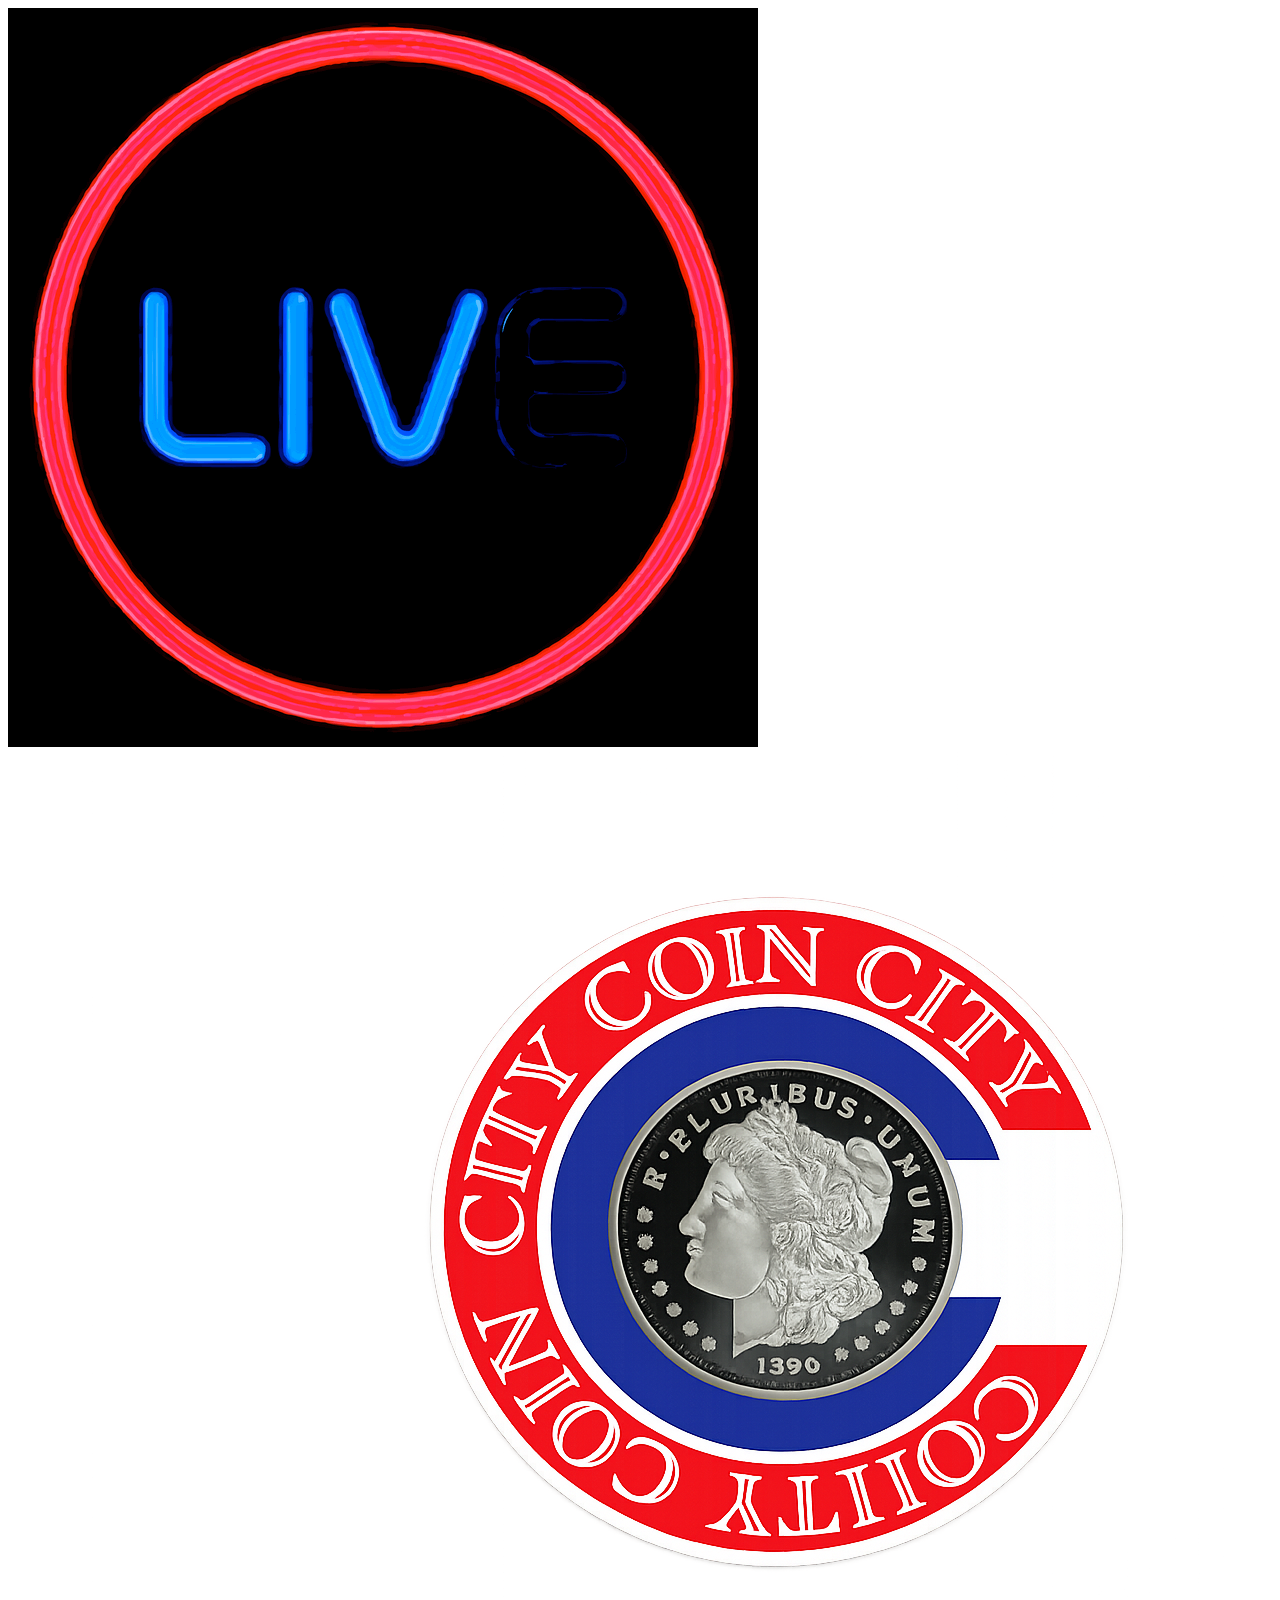
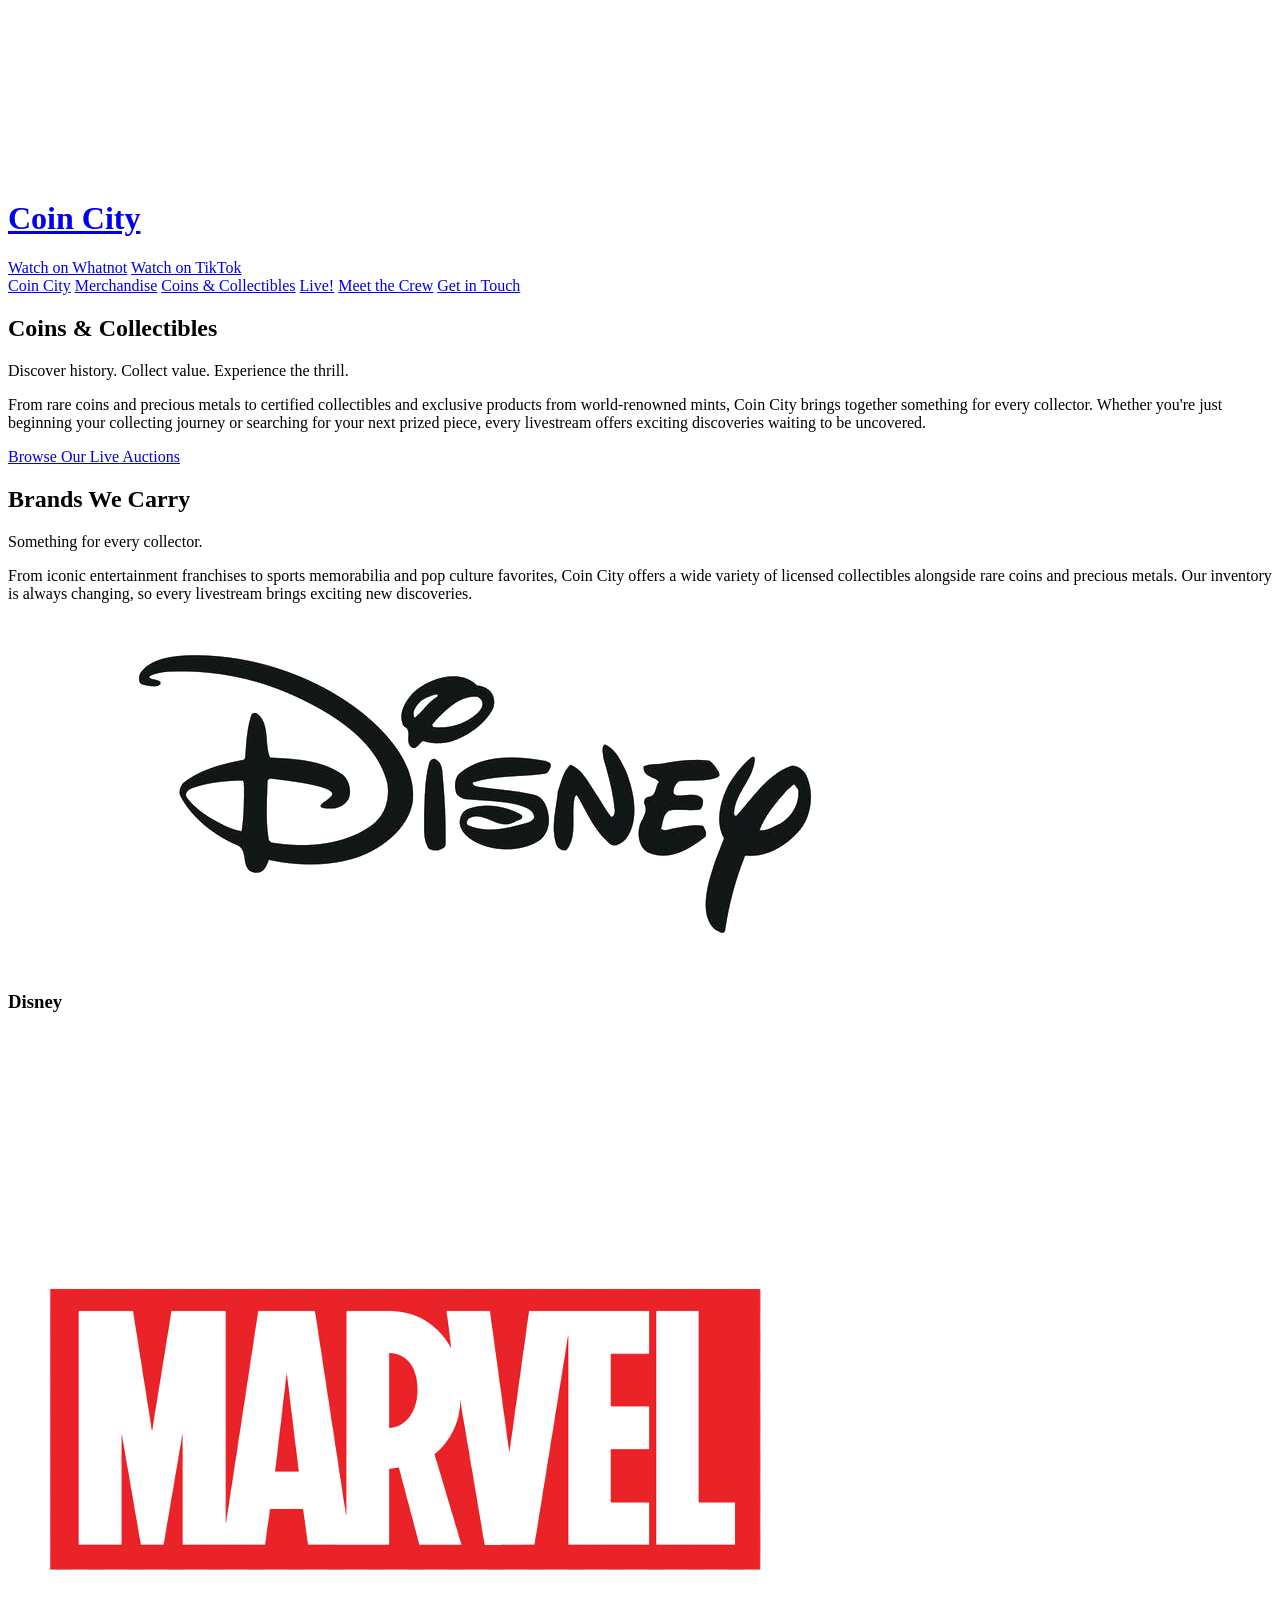
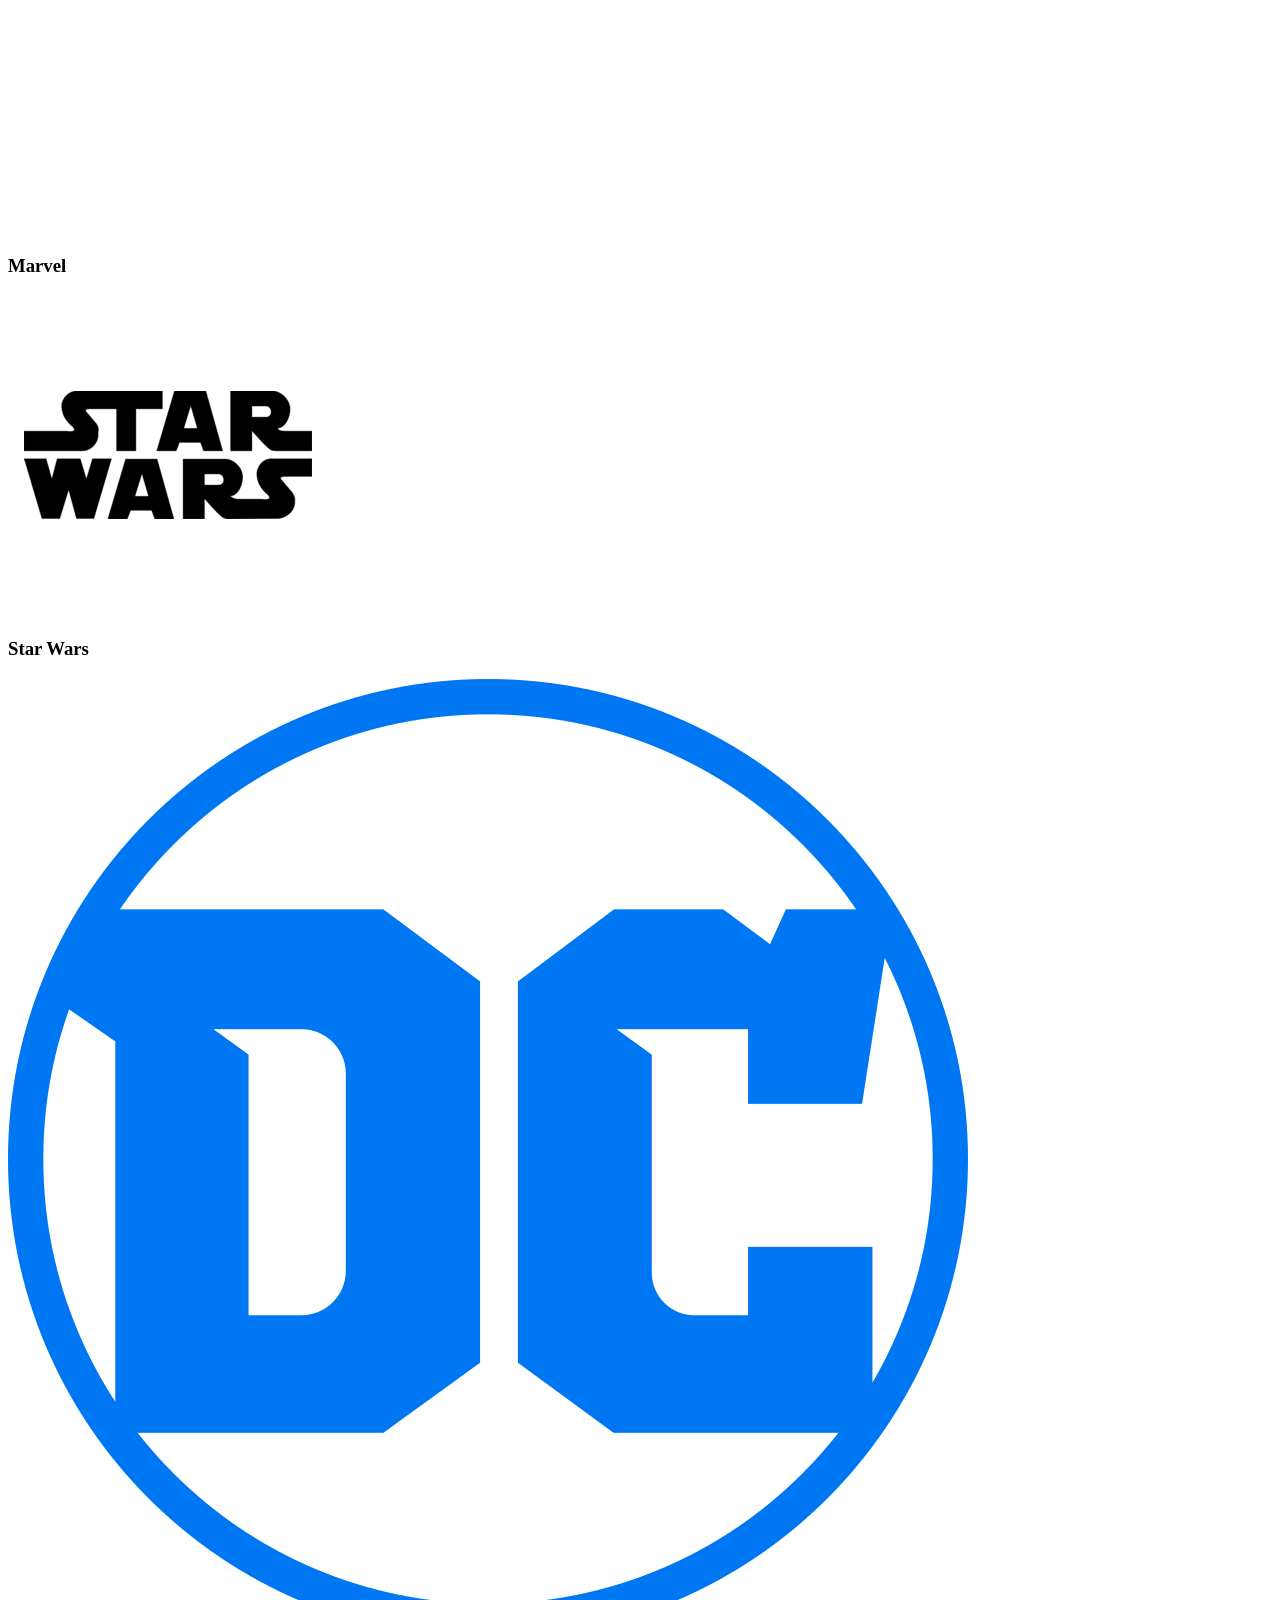
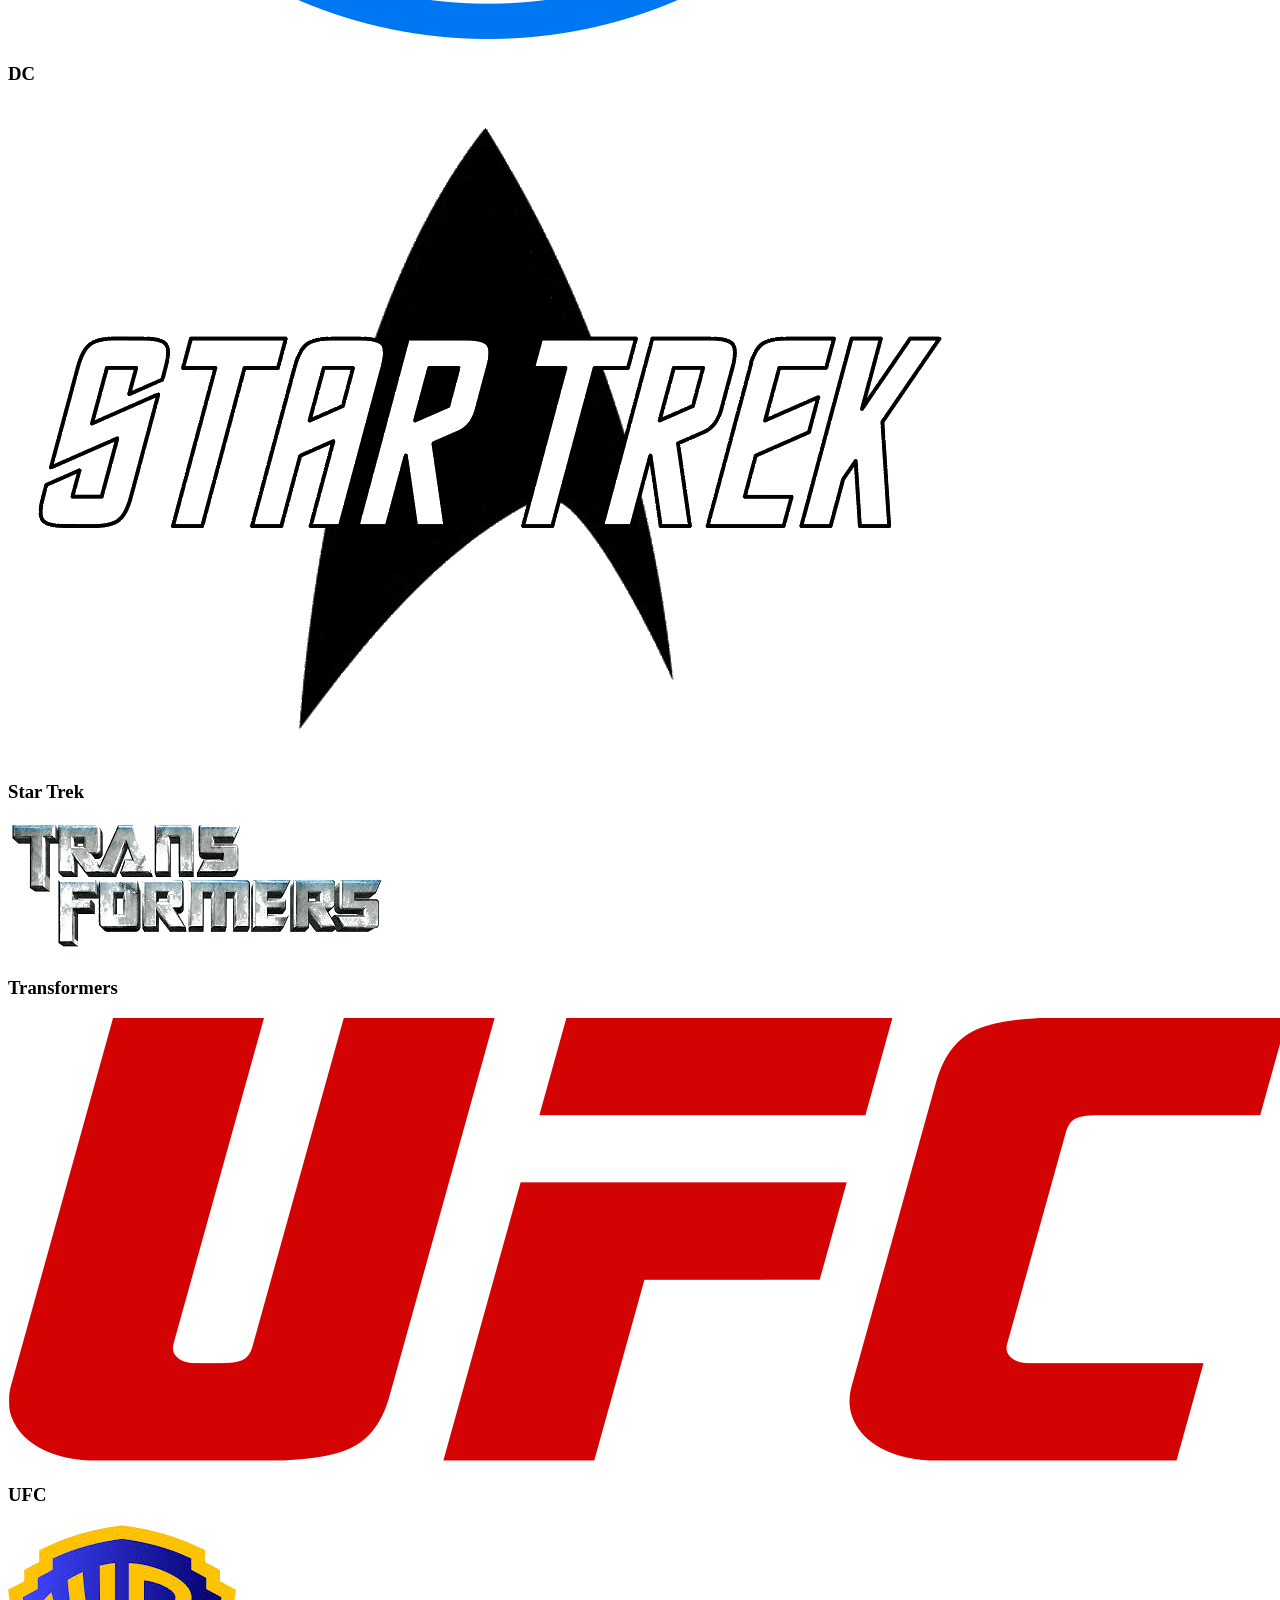
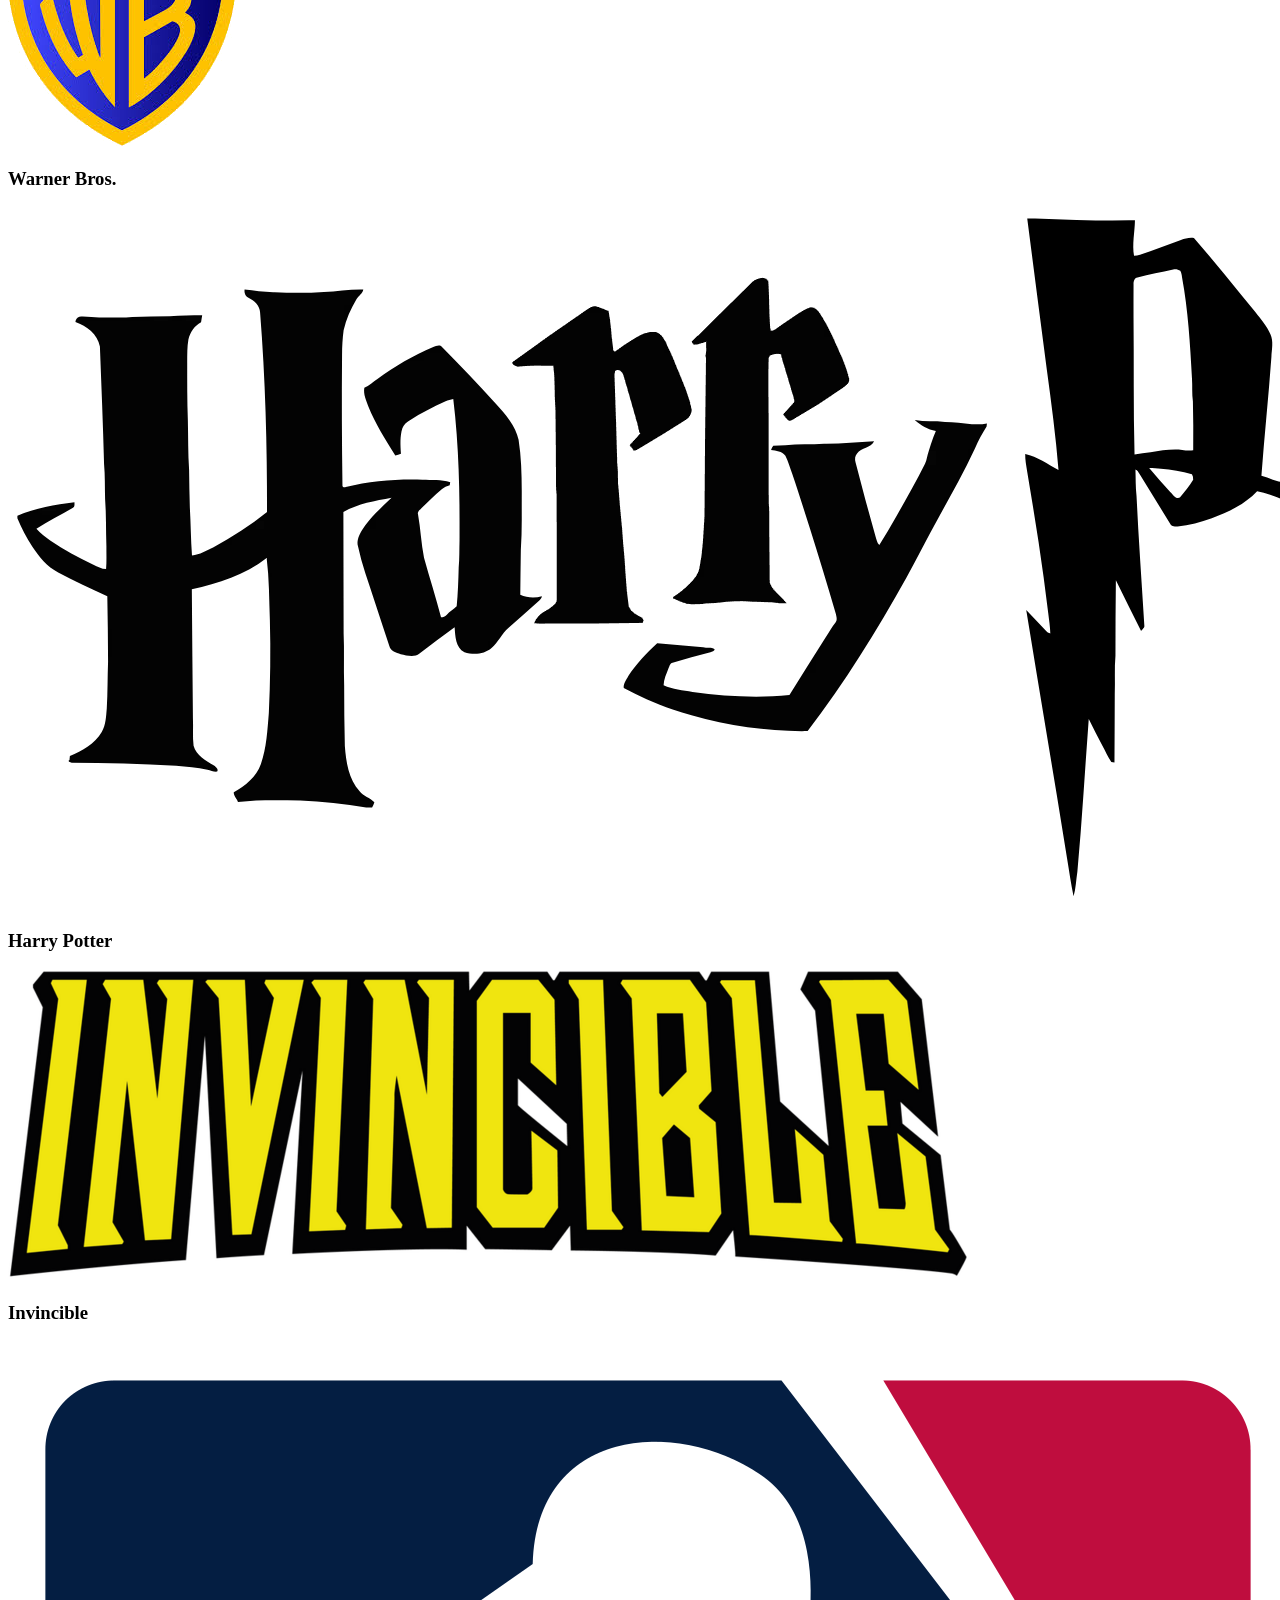
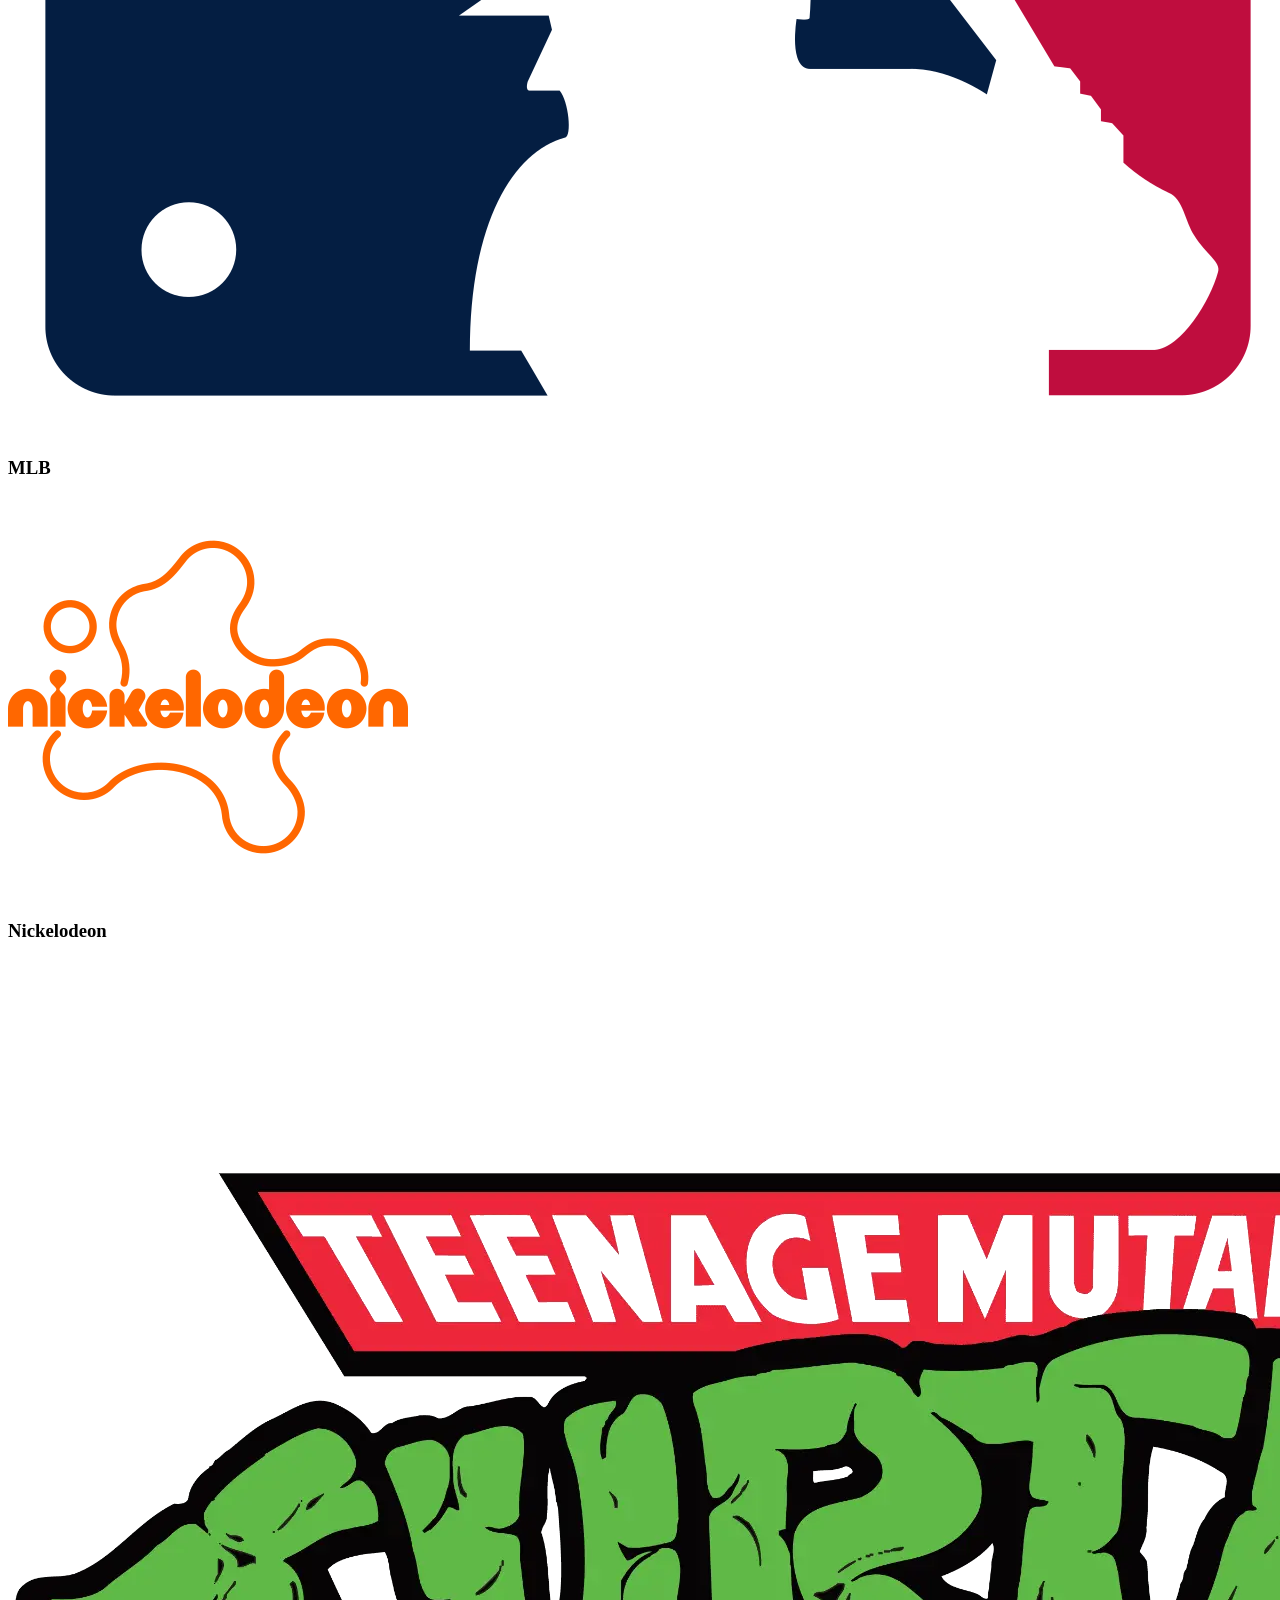
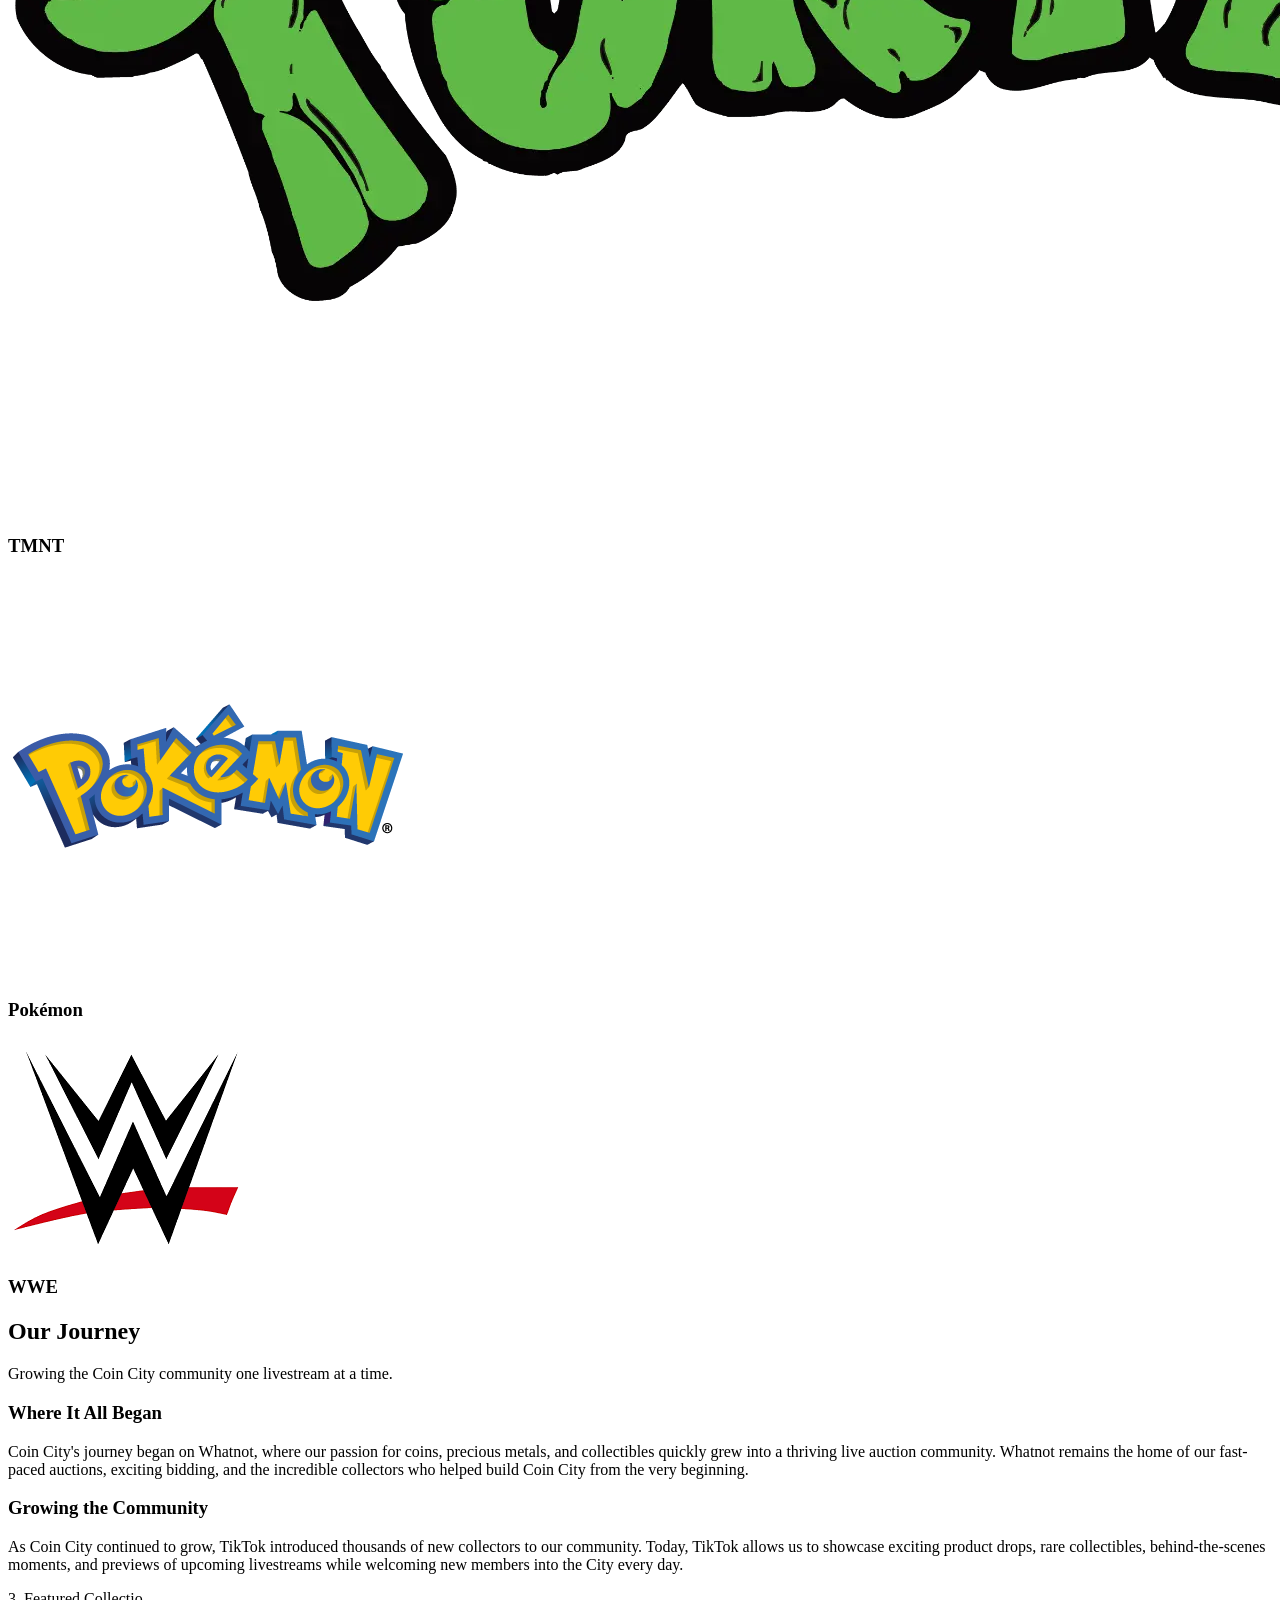
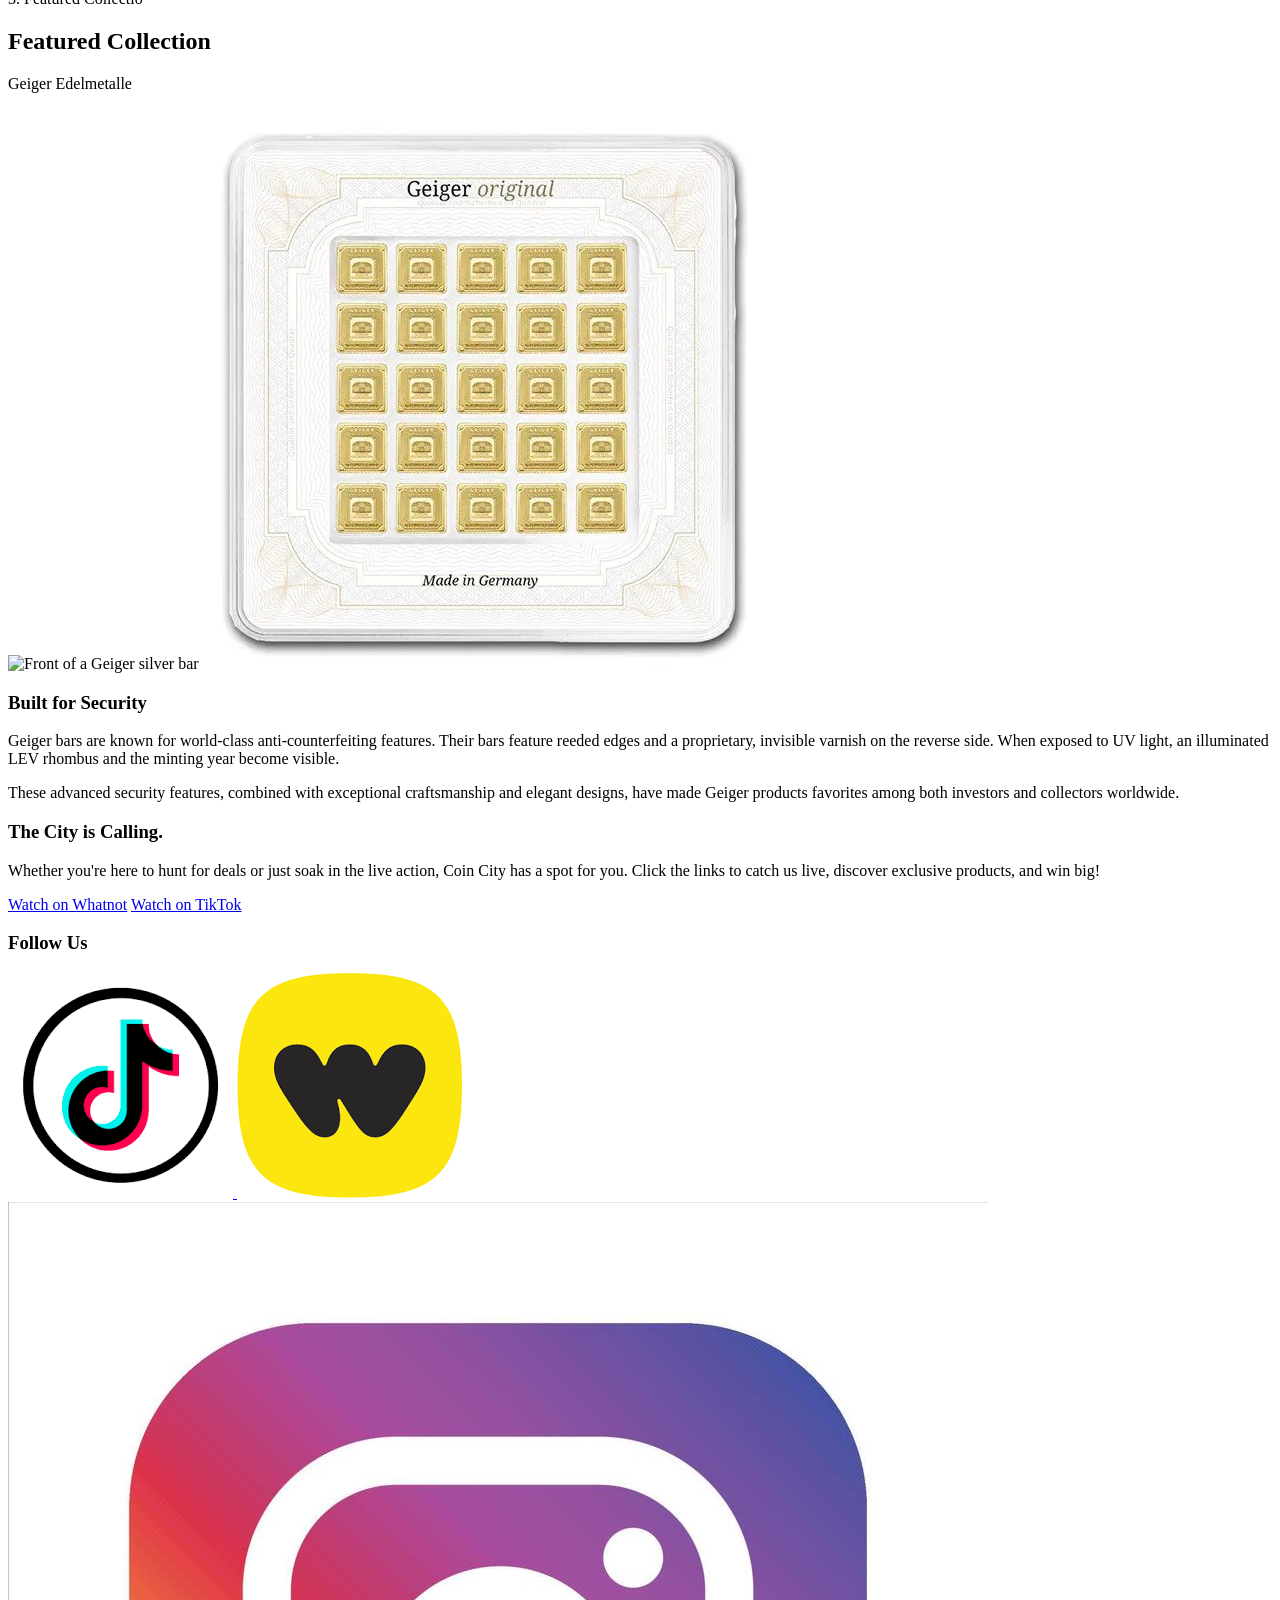
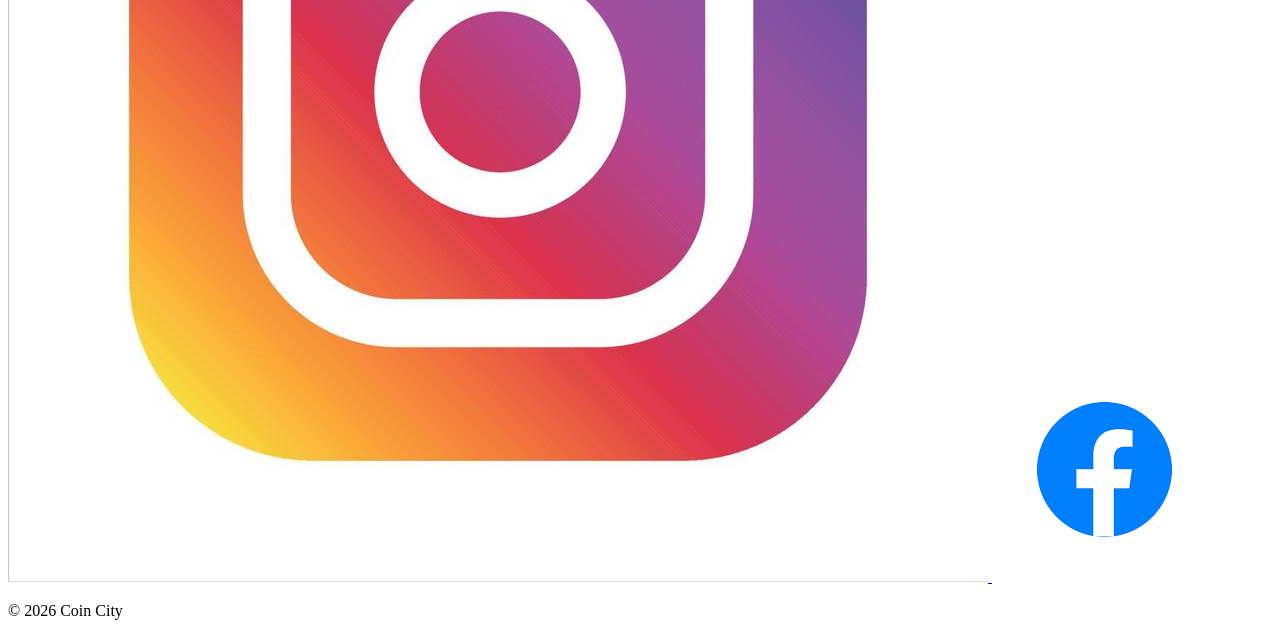
==== coins.html @ 47d85c07 "Add files via upload" ====
<!DOCTYPE html>
<html lang="en">
<head>
<title>Coin City | Coins & Collectibles</title>

<meta name="description"
content="Explore the coins, bullion, paper currency, and collectibles featured during Coin City's exciting live auctions and community events.">
 <meta charset="utf-8">
  <meta name="viewport" content="width=device-width, initial-scale=1.0">
   <link rel="stylesheet" href="cc.css">
</head>
<body id="index">
<div id="wrapper">
<header>
 <div class="hero-area">
<div class="animation">
    <img src="livestream.gif" alt="Live stream animation">
</div>
        <img src="logo.png"
             alt="Coin City Logo"
             class="logo">          
</div>
  <h1><a href="index.html">Coin City</a></h1>
  <a class="watch-button"
   href="https://www.whatnot.com/user/coincity?sender_id=5506198&sharing_channel=sms"
   target="_blank">Watch on Whatnot</a>

<a class="watch-button"
   href="https://www.tiktok.com/@coincitycoins"
   target="_blank">Watch on TikTok</a>
</header>
  <nav>
    <a href="index.html">Coin City</a>
    <a href="merchandise.html">Merchandise</a>
    <a href="coins.html">Coins & Collectibles</a>
    <a href="live.html">Live!</a>
    <a href="crew.html">Meet the Crew</a>
    <a href="contact.html">Get in Touch</a>
  </nav>

  <main>
    <section class="coins-hero">

    <h2>Coins & Collectibles</h2>

    <p class="coins-tagline">
        Discover history. Collect value. Experience the thrill.
    </p>

    <p>
        From rare coins and precious metals to certified collectibles and exclusive
        products from world-renowned mints, Coin City brings together something for
        every collector. Whether you're just beginning your collecting journey or
        searching for your next prized piece, every livestream offers exciting
        discoveries waiting to be uncovered.
    </p>

    <div class="buttons">
        <a class="watch-button"
           href="live.html">
           Browse Our Live Auctions
        </a>
    </div>

</section>
<section class="brands">

    <h2>Brands We Carry</h2>

    <p class="brands-tagline">
        Something for every collector.
    </p>

    <p class="brands-intro">
        From iconic entertainment franchises to sports memorabilia and pop culture favorites,
        Coin City offers a wide variety of licensed collectibles alongside rare coins and
        precious metals. Our inventory is always changing, so every livestream brings
        exciting new discoveries.
    </p>

    <div class="brand-grid">

        <div class="brand-card">
            <img src="disney.png" alt="Disney collectibles">
            <h3>Disney</h3>
        </div>

        <div class="brand-card">
            <img src="marvel.png" alt="Marvel collectibles">
            <h3>Marvel</h3>
        </div>

        <div class="brand-card">
            <img src="starwars.png" alt="Star Wars collectibles">
            <h3>Star Wars</h3>
        </div>

        <div class="brand-card">
            <img src="dc.png" alt="DC collectibles">
            <h3>DC</h3>
        </div>

        <div class="brand-card">
            <img src="startrek.png" alt="Star Trek collectibles">
            <h3>Star Trek</h3>
        </div>

        <div class="brand-card">
            <img src="transformers.png" alt="Transformers collectibles">
            <h3>Transformers</h3>
        </div>

        <div class="brand-card">
            <img src="ufc.png" alt="UFC collectibles">
            <h3>UFC</h3>
        </div>

        <div class="brand-card">
            <img src="wb.png" alt="Warner Bros collectibles">
            <h3>Warner Bros.</h3>
        </div>

        <div class="brand-card">
            <img src="harrypotter.webp" alt="Harry Potter collectibles">
            <h3>Harry Potter</h3>
        </div>

        <div class="brand-card">
            <img src="invincible.png" alt="Invincible collectibles">
            <h3>Invincible</h3>
        </div>

        <div class="brand-card">
            <img src="mlb.webp" alt="Major League Baseball collectibles">
            <h3>MLB</h3>
        </div>

        <div class="brand-card">
            <img src="nick.png" alt="Nickelodeon collectibles">
            <h3>Nickelodeon</h3>
        </div>

        <div class="brand-card">
            <img src="turtles.png" alt="Teenage Mutant Ninja Turtles collectibles">
            <h3>TMNT</h3>
        </div>

        <div class="brand-card">
            <img src="pokemon.png" alt="Pokémon collectibles">
            <h3>Pokémon</h3>
        </div>

        <div class="brand-card">
            <img src="wwe.png" alt="WWE collectibles">
            <h3>WWE</h3>
        </div>

    </div>

</section>
    <section class="platforms">

    <h2>Our Journey</h2>

    <p class="platform-tagline">
        Growing the Coin City community one livestream at a time.
    </p>

    <div class="platform-grid">

        <div class="platform-card">

            <h3>Where It All Began</h3>

            <p>
                Coin City's journey began on Whatnot, where our passion for coins,
                precious metals, and collectibles quickly grew into a thriving live
                auction community. Whatnot remains the home of our fast-paced auctions,
                exciting bidding, and the incredible collectors who helped build Coin
                City from the very beginning.
            </p>

        </div>

        <div class="platform-card">

            <h3>Growing the Community</h3>

            <p>
                As Coin City continued to grow, TikTok introduced thousands of new
                collectors to our community. Today, TikTok allows us to showcase
                exciting product drops, rare collectibles, behind-the-scenes moments,
                and previews of upcoming livestreams while welcoming new members into
                the City every day.
            </p>

        </div>

    </div>

</section>
3. Featured Collectio
<section class="featured-collection">

    <h2>Featured Collection</h2>

    <p class="collection-tagline">
        Geiger Edelmetalle
    </p>

    <div class="geiger-section">

        <div class="geiger-images">

            <img src="geiger1.jpg"
                 alt="Front of a Geiger silver bar">

            <img src="geiger2.jpeg"
                 alt="Reverse side of a Geiger silver bar under ultraviolet light">

        </div>

        <div class="geiger-text">

            <h3>Built for Security</h3>

            <p>
                Geiger bars are known for world-class anti-counterfeiting features.
                Their bars feature reeded edges and a proprietary, invisible varnish
                on the reverse side. When exposed to UV light, an illuminated
                LEV rhombus and the minting year become visible.
            </p>

            <p>
                These advanced security features, combined with exceptional
                craftsmanship and elegant designs, have made Geiger products
                favorites among both investors and collectors worldwide.
            </p>

        </div>

    </div>

</section>
  </main>

<footer>

  <div class="footer-left">
    <h3>The City is Calling.</h3>
    <p>Whether you're here to hunt for deals or just soak in the live action, Coin City has a spot for you. Click the links to catch us live, discover exclusive products, and win big!</p>
  </div>

  <div class="footer-live-links">
    <a class="watch-button" href="https://www.whatnot.com/user/coincity?sender_id=5506198&sharing_channel=sms" target="_blank">Watch on Whatnot</a>
    <a class="watch-button" href="https://www.tiktok.com/@coincitycoins" target="_blank">Watch on TikTok</a>
  </div>

  <div class="footer-right">
    <h3>Follow Us</h3>

    <div class="social-icons">
      <a href="https://www.tiktok.com/@coincitycoins" target="_blank">
        <img src="tiktok.png" alt="TikTok">
      </a>

      <a href="https://www.whatnot.com/user/coincity?sender_id=5506198&sharing_channel=sms" target="_blank">
        <img src="whatnot.png" alt="Whatnot">
      </a>

      <a href="https://www.instagram.com/coincity1?igsh=MTN3eWVmMmRxY3hnbg%3D%3D&utm_source=qr" target="_blank">
        <img src="instagram.jpg" alt="Instagram">
      </a>

      <a href="https://www.facebook.com/" target="_blank">
        <img src="facebook.png" alt="Facebook">
      </a>
    </div>

    <p class="copyright">&copy; 2026 Coin City</p>
  </div>

</footer>

</div>
</body>
</html>
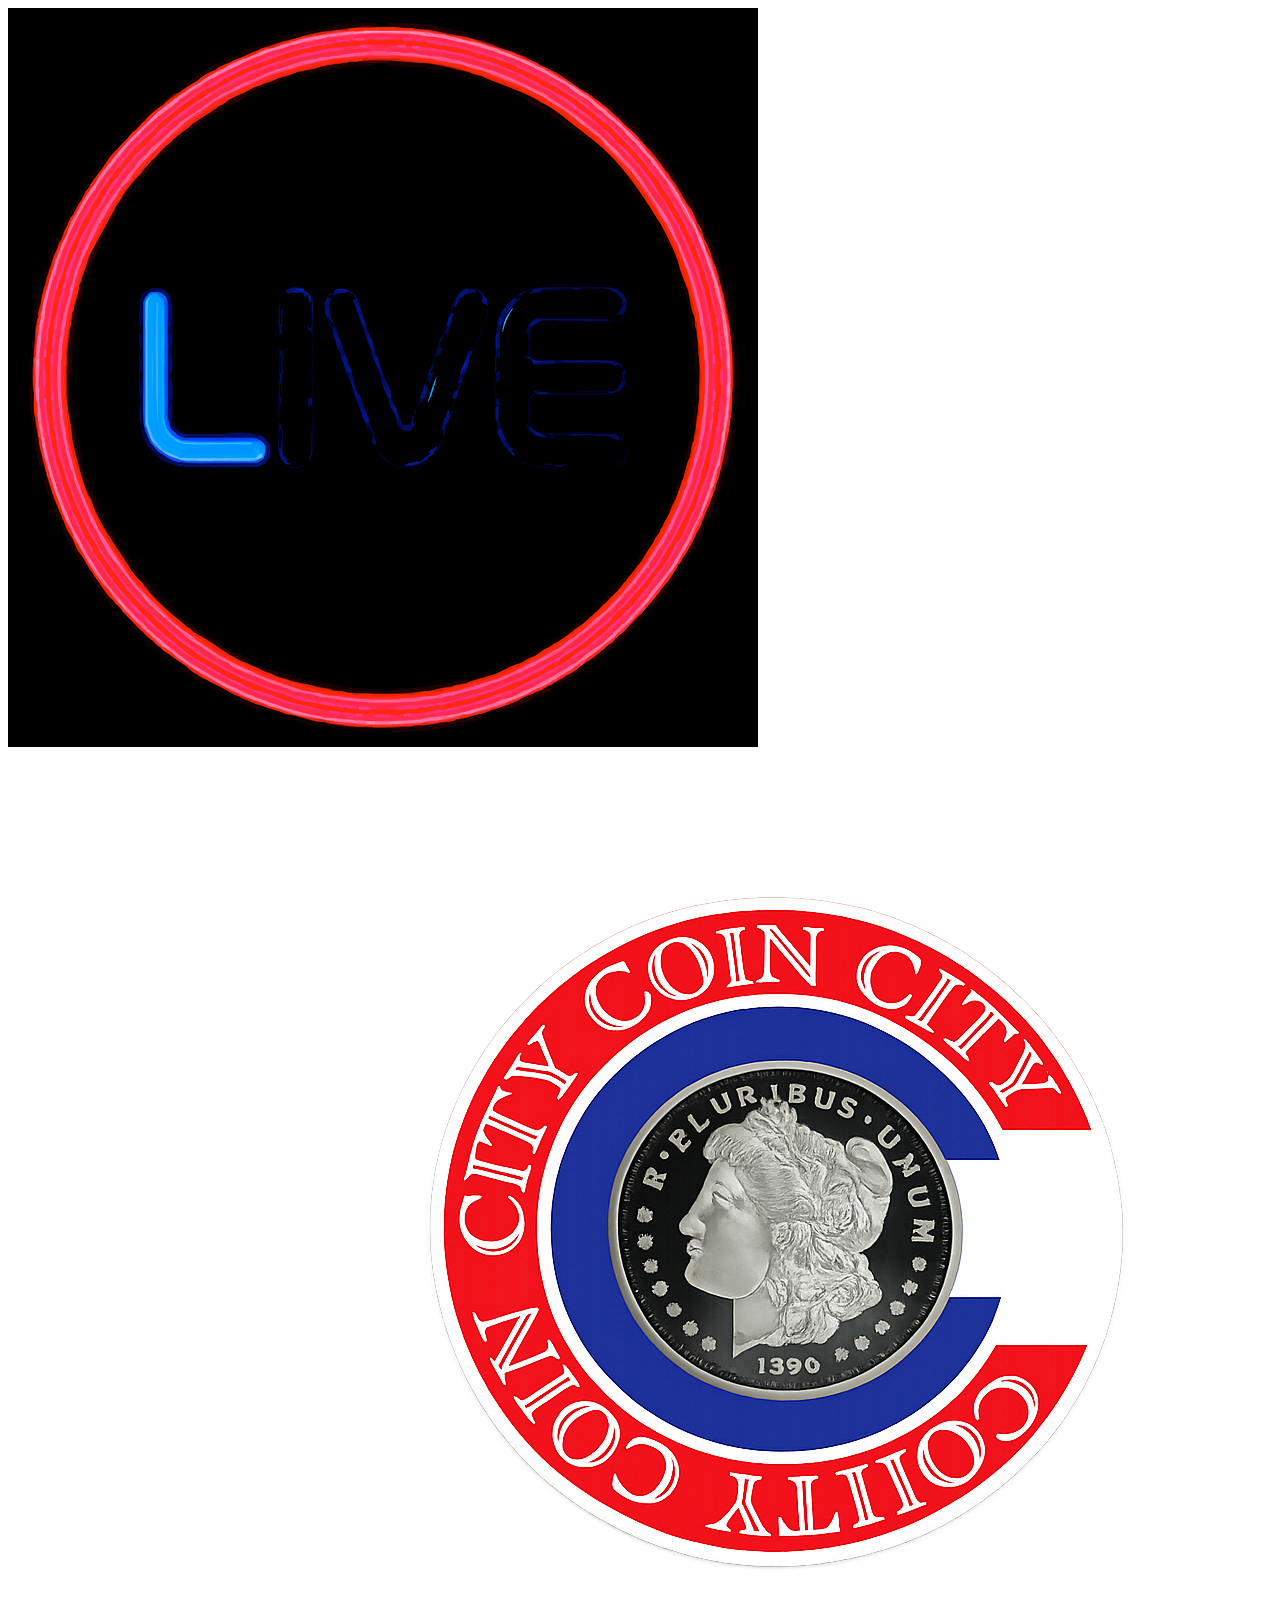
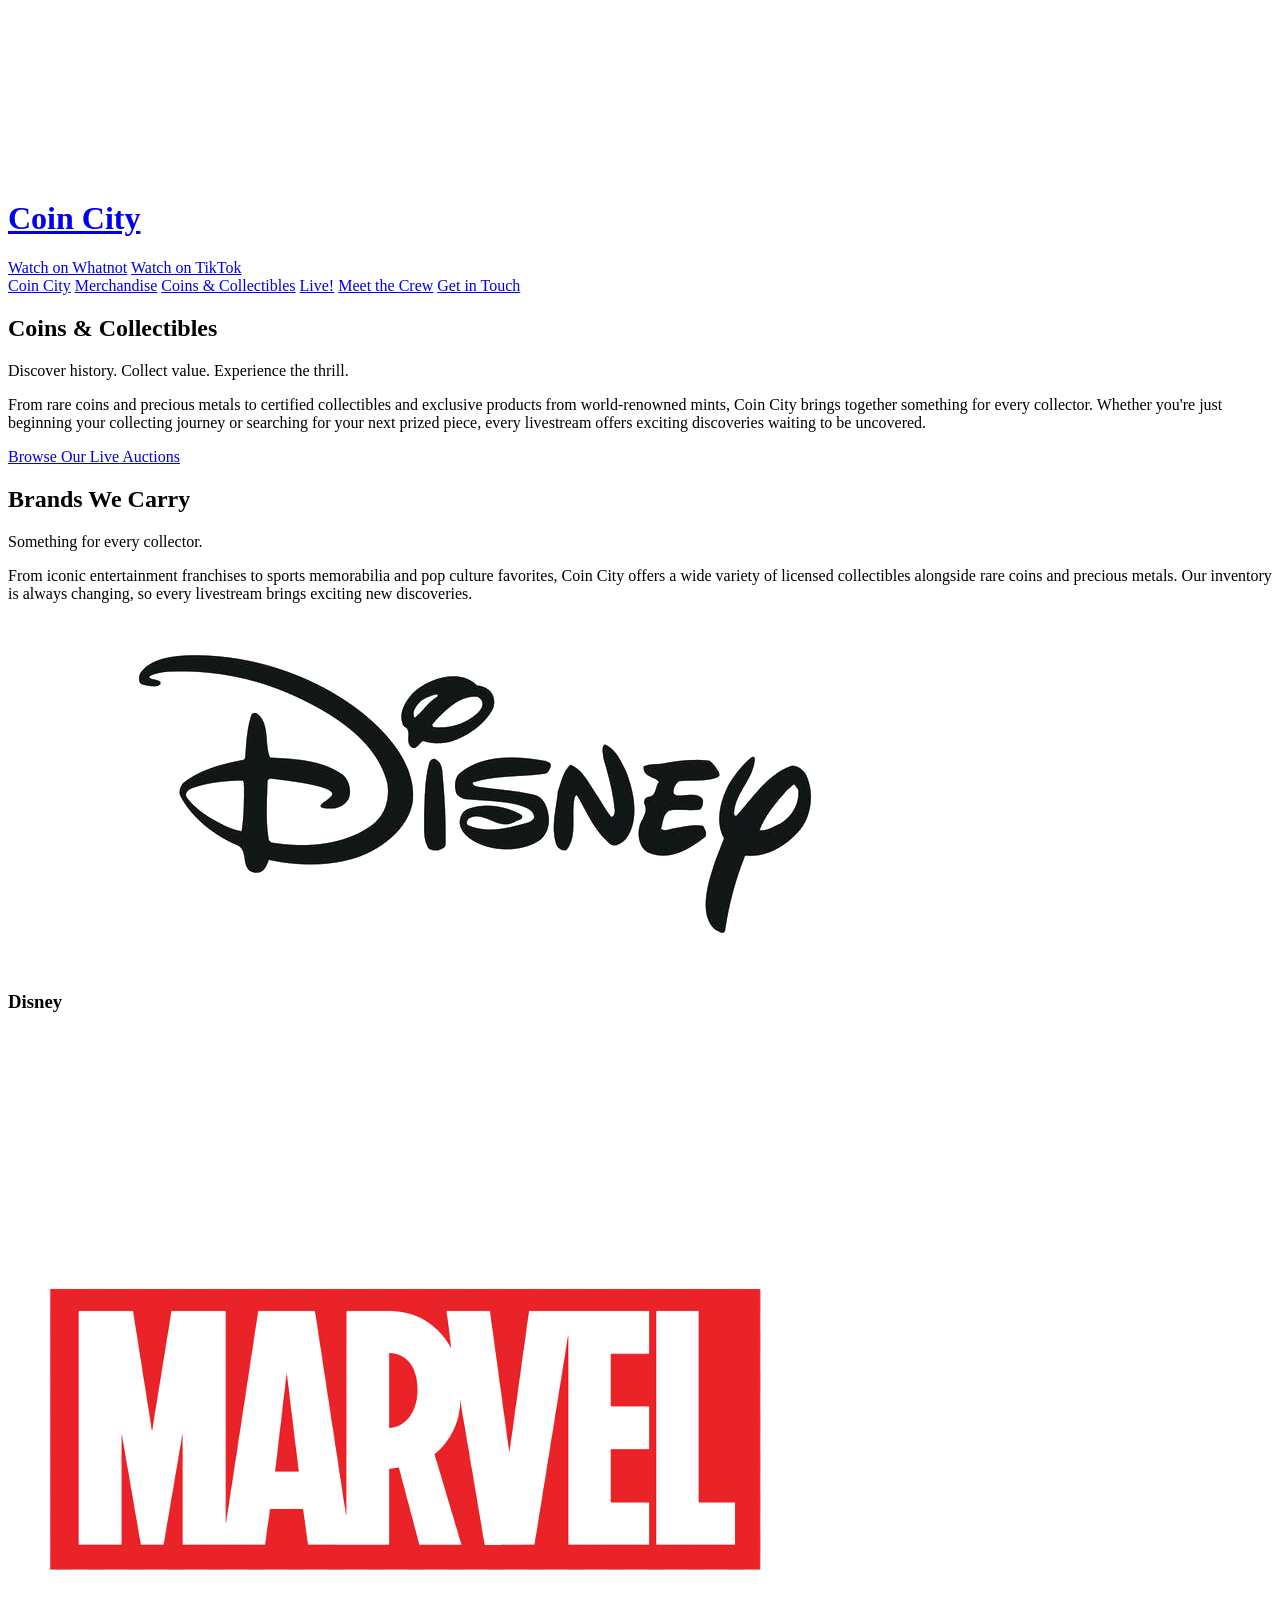
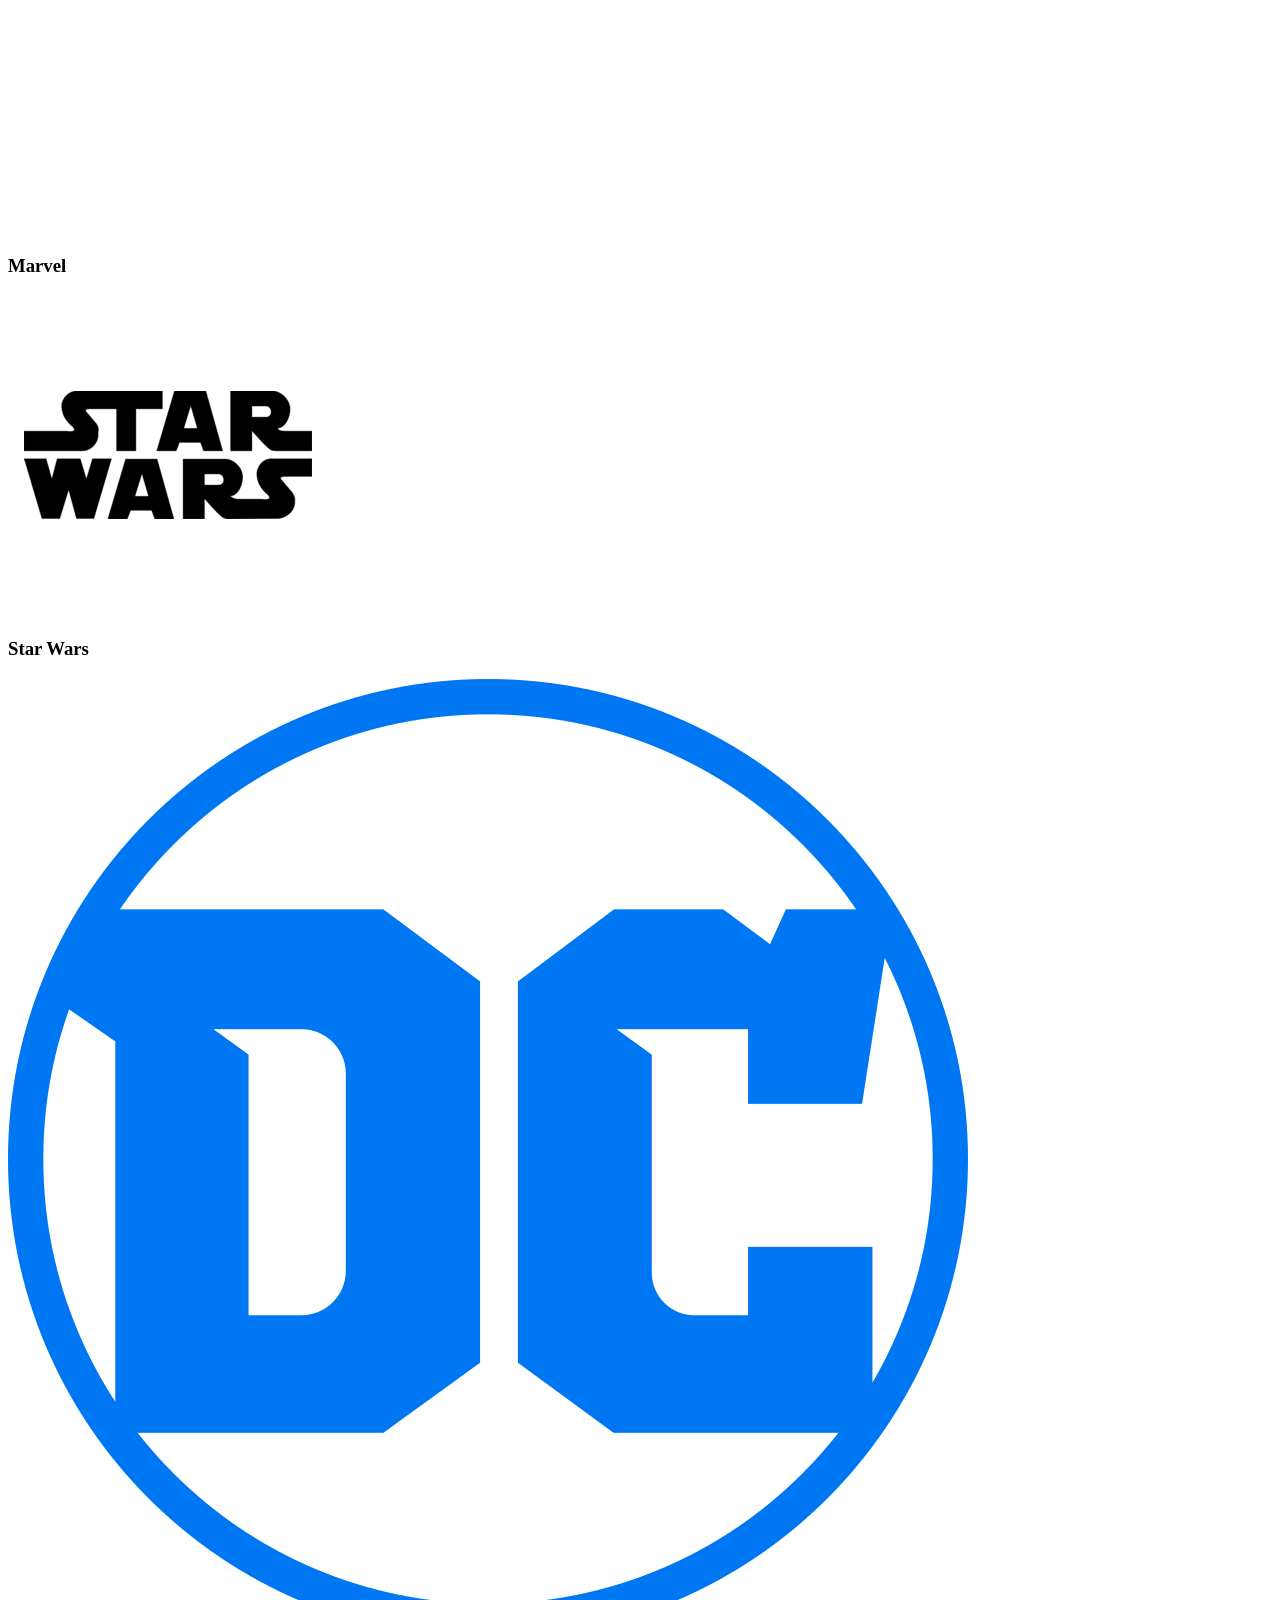
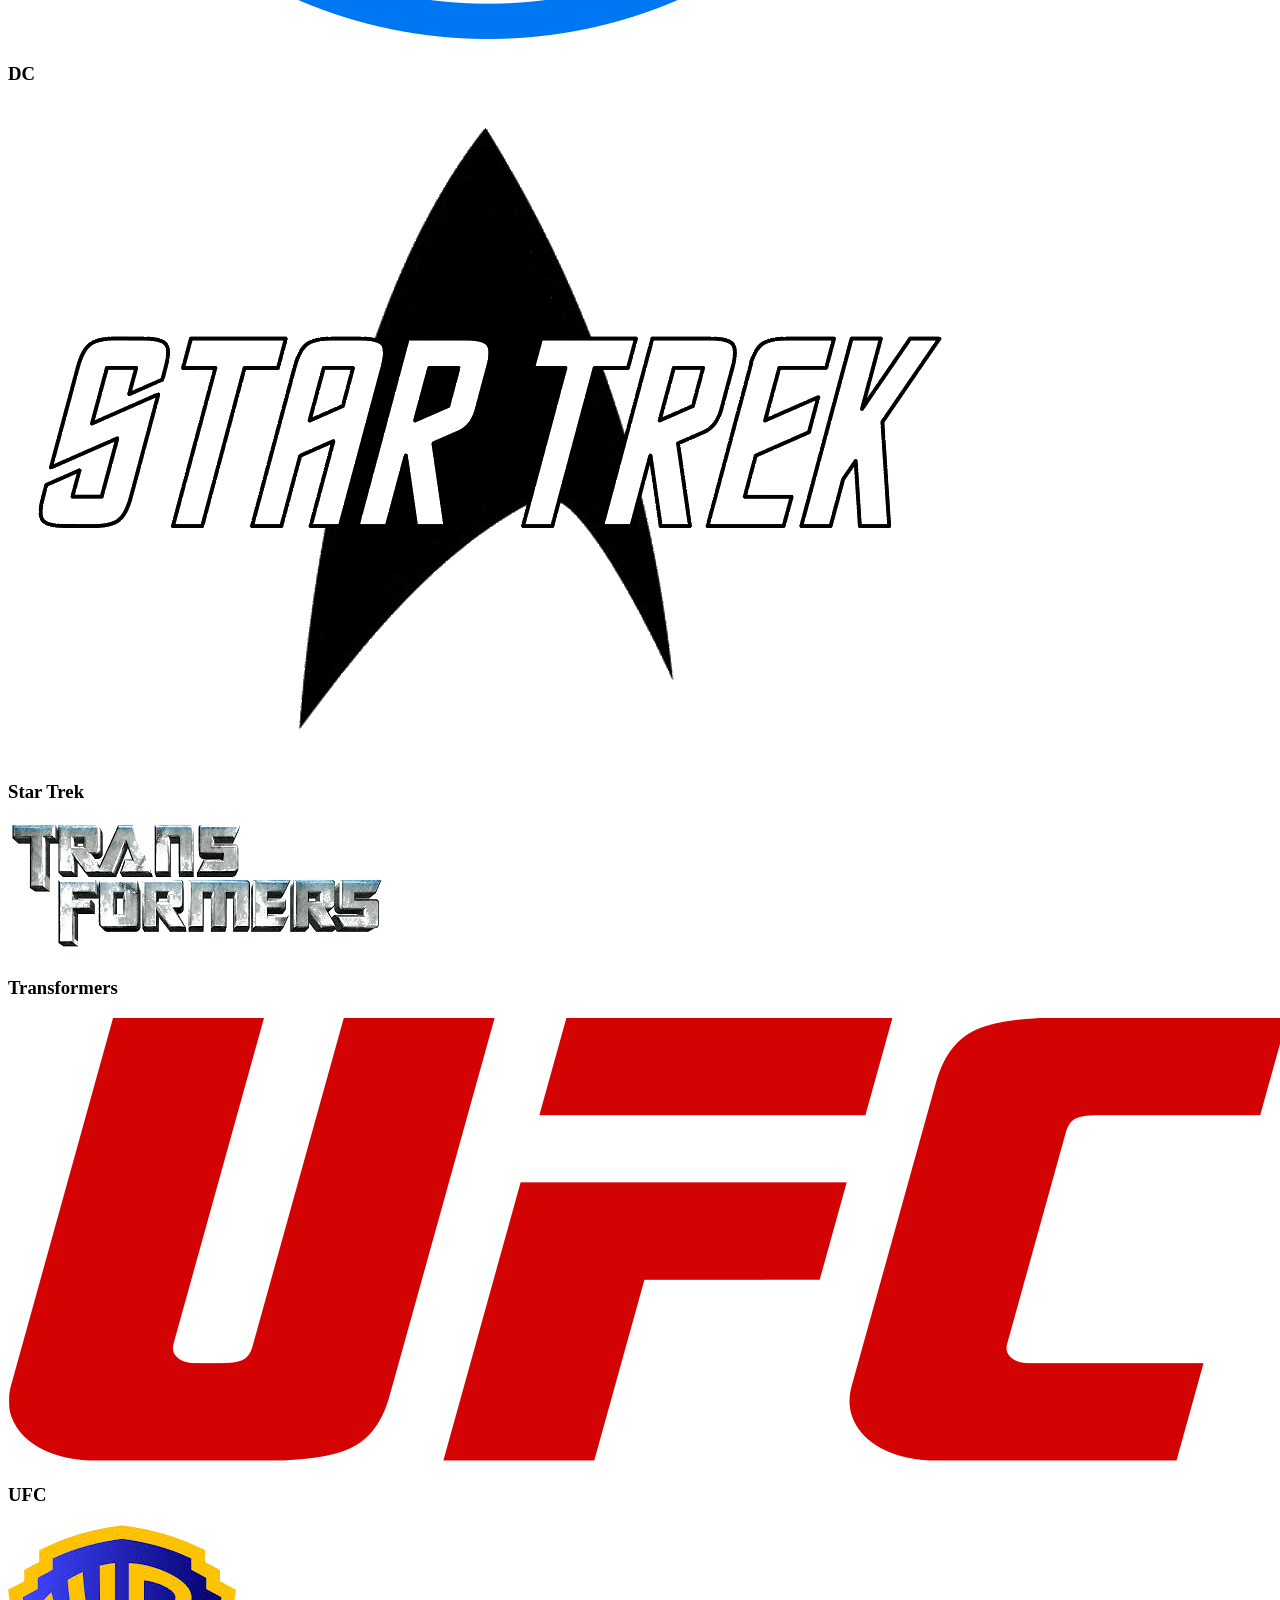
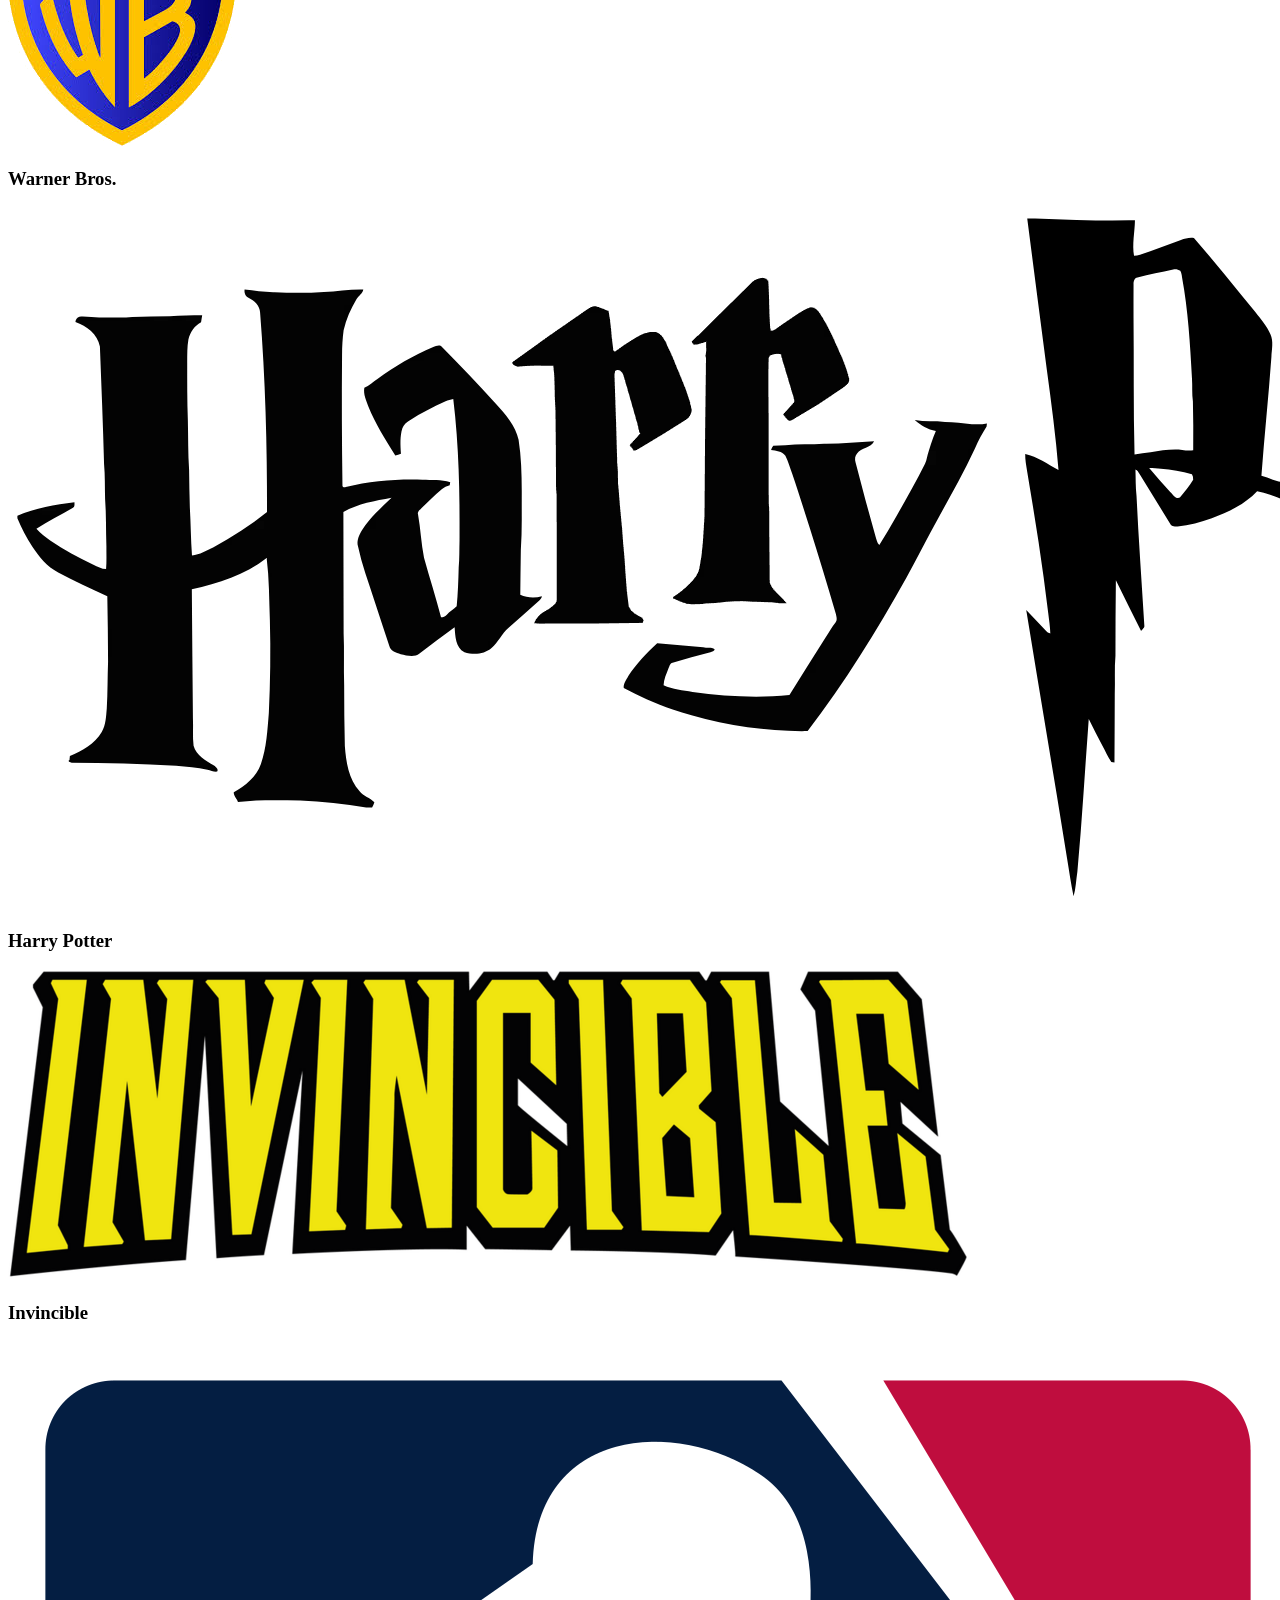
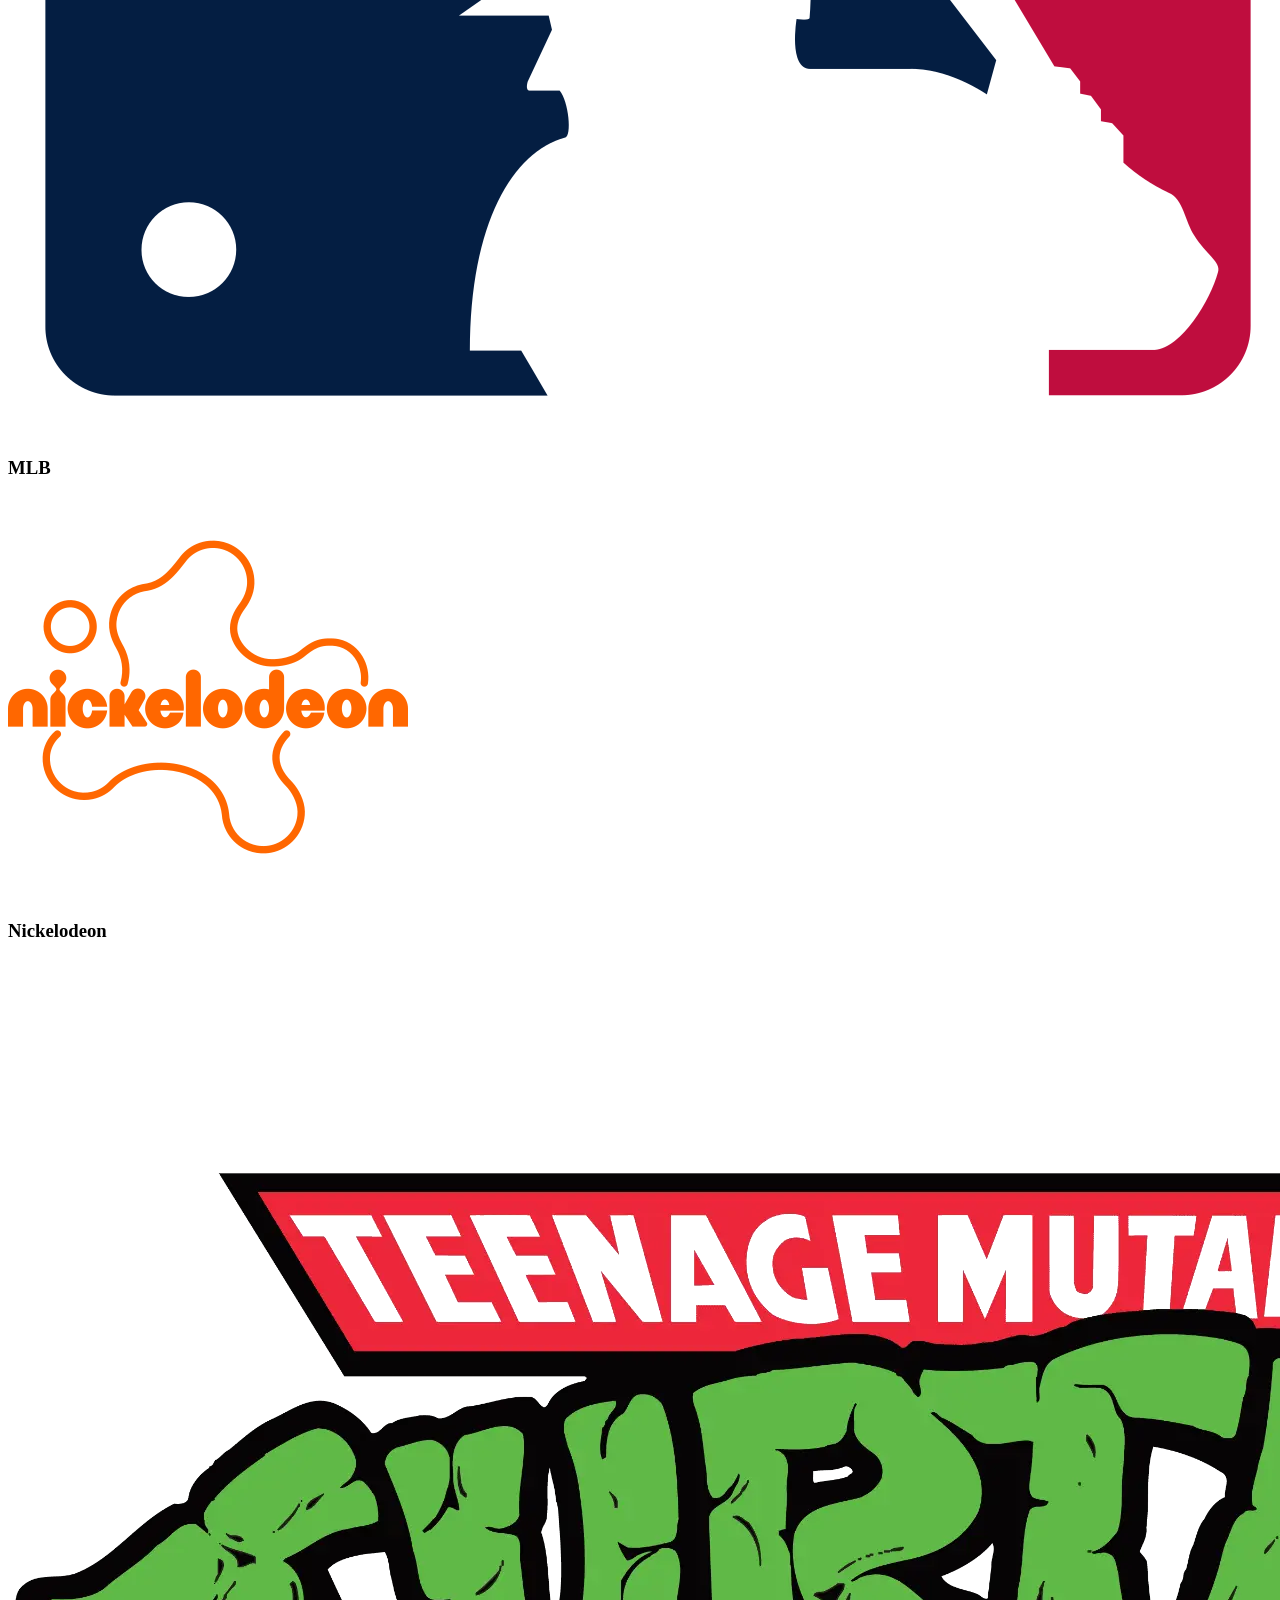
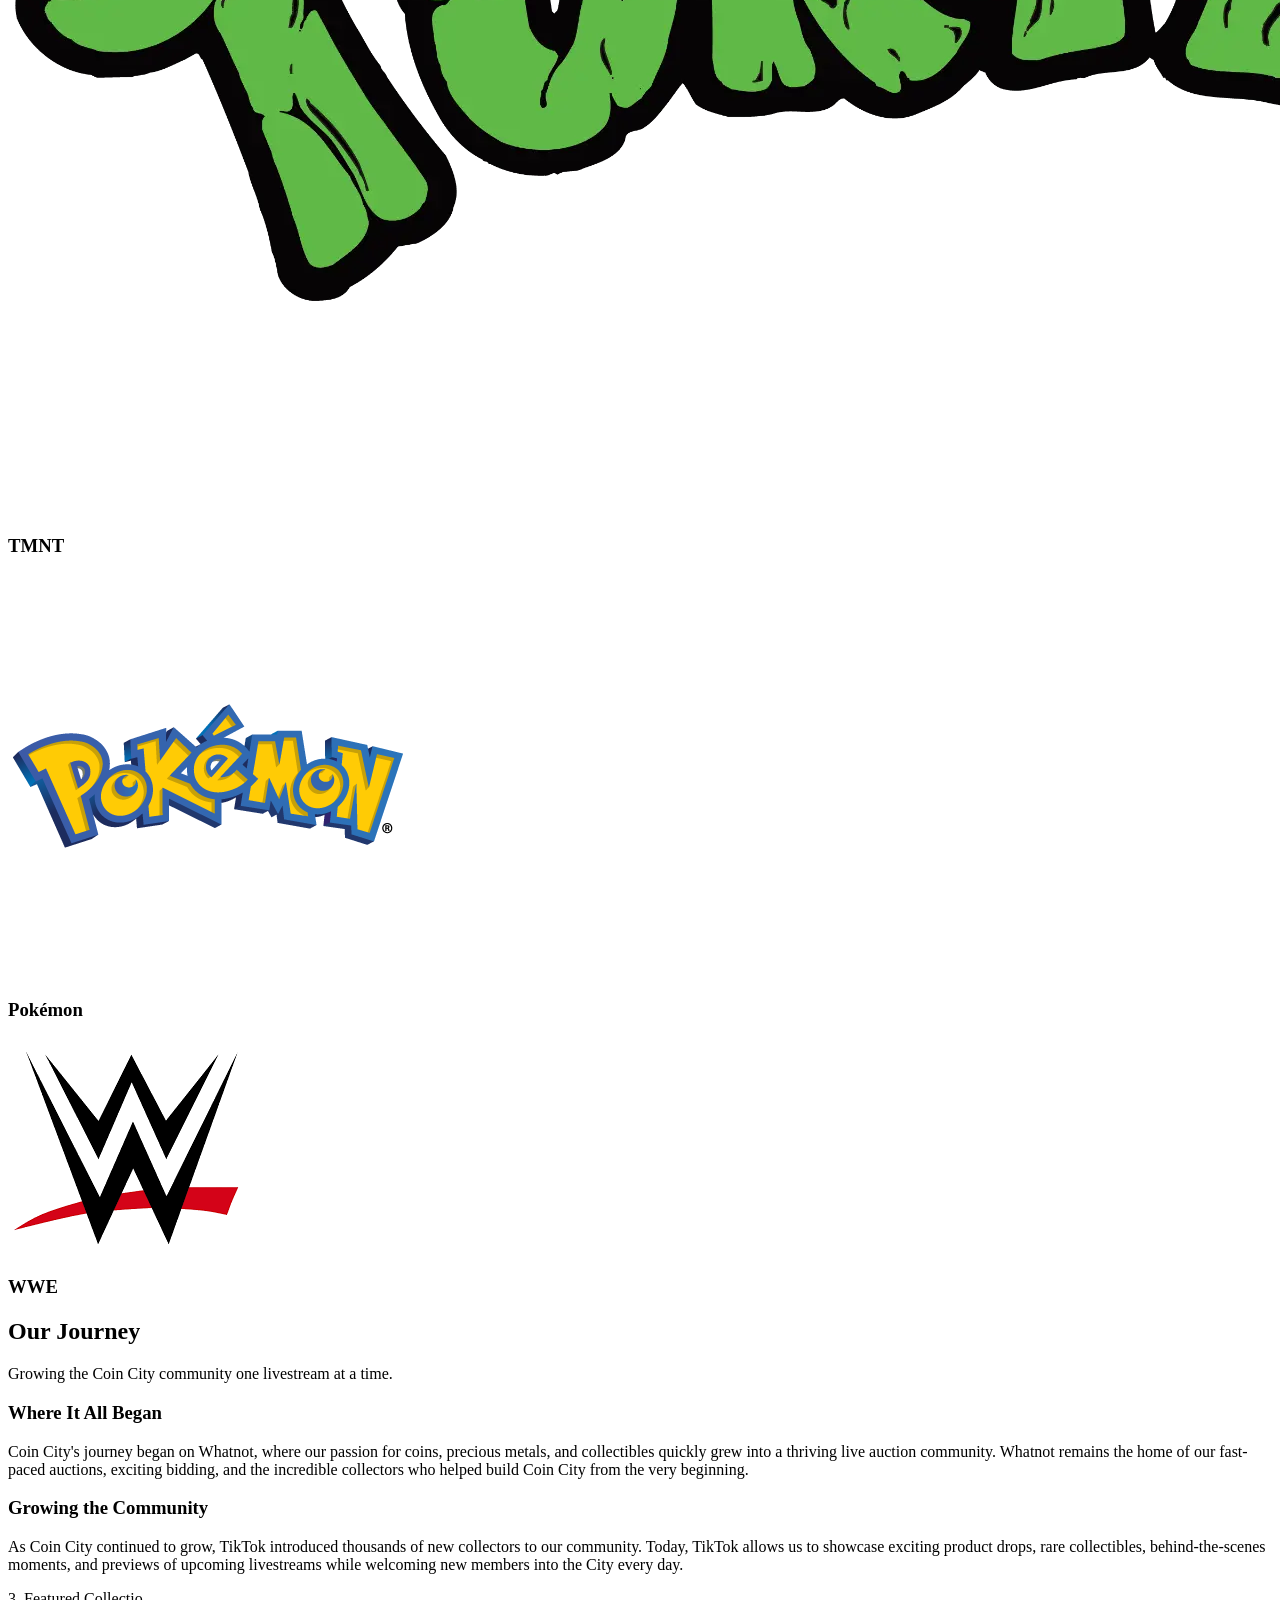
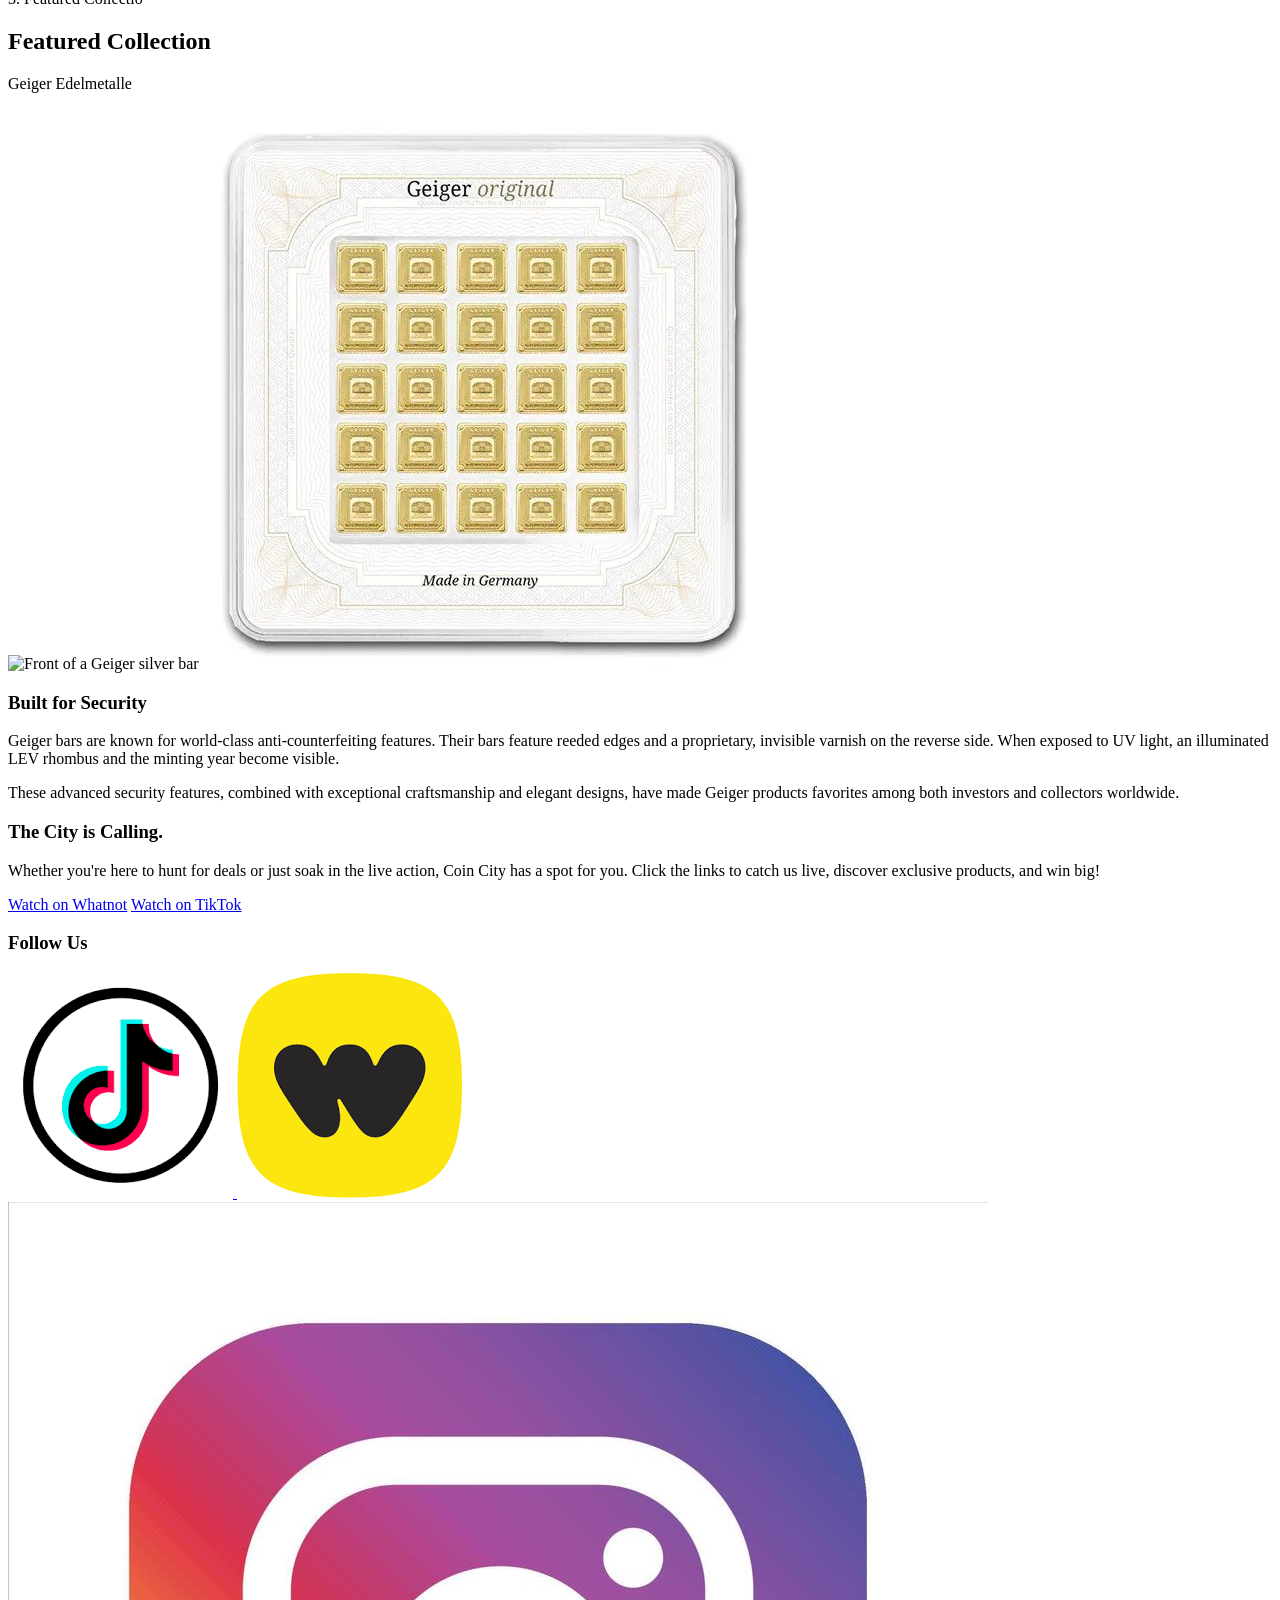
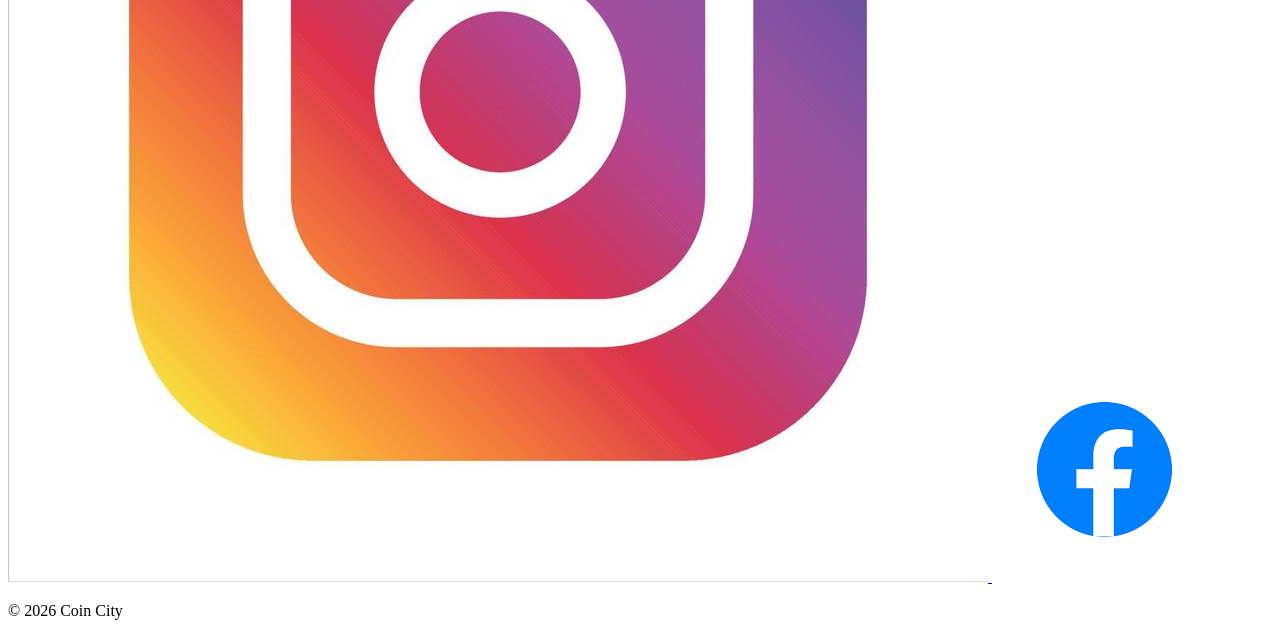
==== commit 5bf3ca59: "Add files via upload" ====
--- a/coins.html
+++ b/coins.html
@@ -81,77 +81,77 @@
     <div class="brand-grid">
 
         <div class="brand-card">
-            <img src="disney.png" alt="Disney collectibles">
+            <img src="disney.png" alt="Disney collectibles" loading="lazy">
             <h3>Disney</h3>
         </div>
 
         <div class="brand-card">
-            <img src="marvel.png" alt="Marvel collectibles">
+            <img src="marvel.png" alt="Marvel collectibles" loading="lazy">
             <h3>Marvel</h3>
         </div>
 
         <div class="brand-card">
-            <img src="starwars.png" alt="Star Wars collectibles">
+            <img src="starwars.png" alt="Star Wars collectibles" loading="lazy">
             <h3>Star Wars</h3>
         </div>
 
         <div class="brand-card">
-            <img src="dc.png" alt="DC collectibles">
+            <img src="dc.png" alt="DC collectibles" loading="lazy">
             <h3>DC</h3>
         </div>
 
         <div class="brand-card">
-            <img src="startrek.png" alt="Star Trek collectibles">
+            <img src="startrek.png" alt="Star Trek collectibles" loading="lazy">
             <h3>Star Trek</h3>
         </div>
 
         <div class="brand-card">
-            <img src="transformers.png" alt="Transformers collectibles">
+            <img src="transformers.png" alt="Transformers collectibles" loading="lazy">
             <h3>Transformers</h3>
         </div>
 
         <div class="brand-card">
-            <img src="ufc.png" alt="UFC collectibles">
+            <img src="ufc.png" alt="UFC collectibles" loading="lazy">
             <h3>UFC</h3>
         </div>
 
         <div class="brand-card">
-            <img src="wb.png" alt="Warner Bros collectibles">
+            <img src="wb.png" alt="Warner Bros collectibles" loading="lazy">
             <h3>Warner Bros.</h3>
         </div>
 
         <div class="brand-card">
-            <img src="harrypotter.webp" alt="Harry Potter collectibles">
+            <img src="harrypotter.webp" alt="Harry Potter collectibles" loading="lazy">
             <h3>Harry Potter</h3>
         </div>
 
         <div class="brand-card">
-            <img src="invincible.png" alt="Invincible collectibles">
+            <img src="invincible.png" alt="Invincible collectibles" loading="lazy">
             <h3>Invincible</h3>
         </div>
 
         <div class="brand-card">
-            <img src="mlb.webp" alt="Major League Baseball collectibles">
+            <img src="mlb.webp" alt="Major League Baseball collectibles" loading="lazy">
             <h3>MLB</h3>
         </div>
 
         <div class="brand-card">
-            <img src="nick.png" alt="Nickelodeon collectibles">
+            <img src="nick.png" alt="Nickelodeon collectibles" loading="lazy">
             <h3>Nickelodeon</h3>
         </div>
 
         <div class="brand-card">
-            <img src="turtles.png" alt="Teenage Mutant Ninja Turtles collectibles">
+            <img src="turtles.png" alt="Teenage Mutant Ninja Turtles collectibles" loading="lazy">
             <h3>TMNT</h3>
         </div>
 
         <div class="brand-card">
-            <img src="pokemon.png" alt="Pokémon collectibles">
+            <img src="pokemon.png" alt="Pokémon collectibles" loading="lazy">
             <h3>Pokémon</h3>
         </div>
 
         <div class="brand-card">
-            <img src="wwe.png" alt="WWE collectibles">
+            <img src="wwe.png" alt="WWE collectibles" loading="lazy">
             <h3>WWE</h3>
         </div>
 
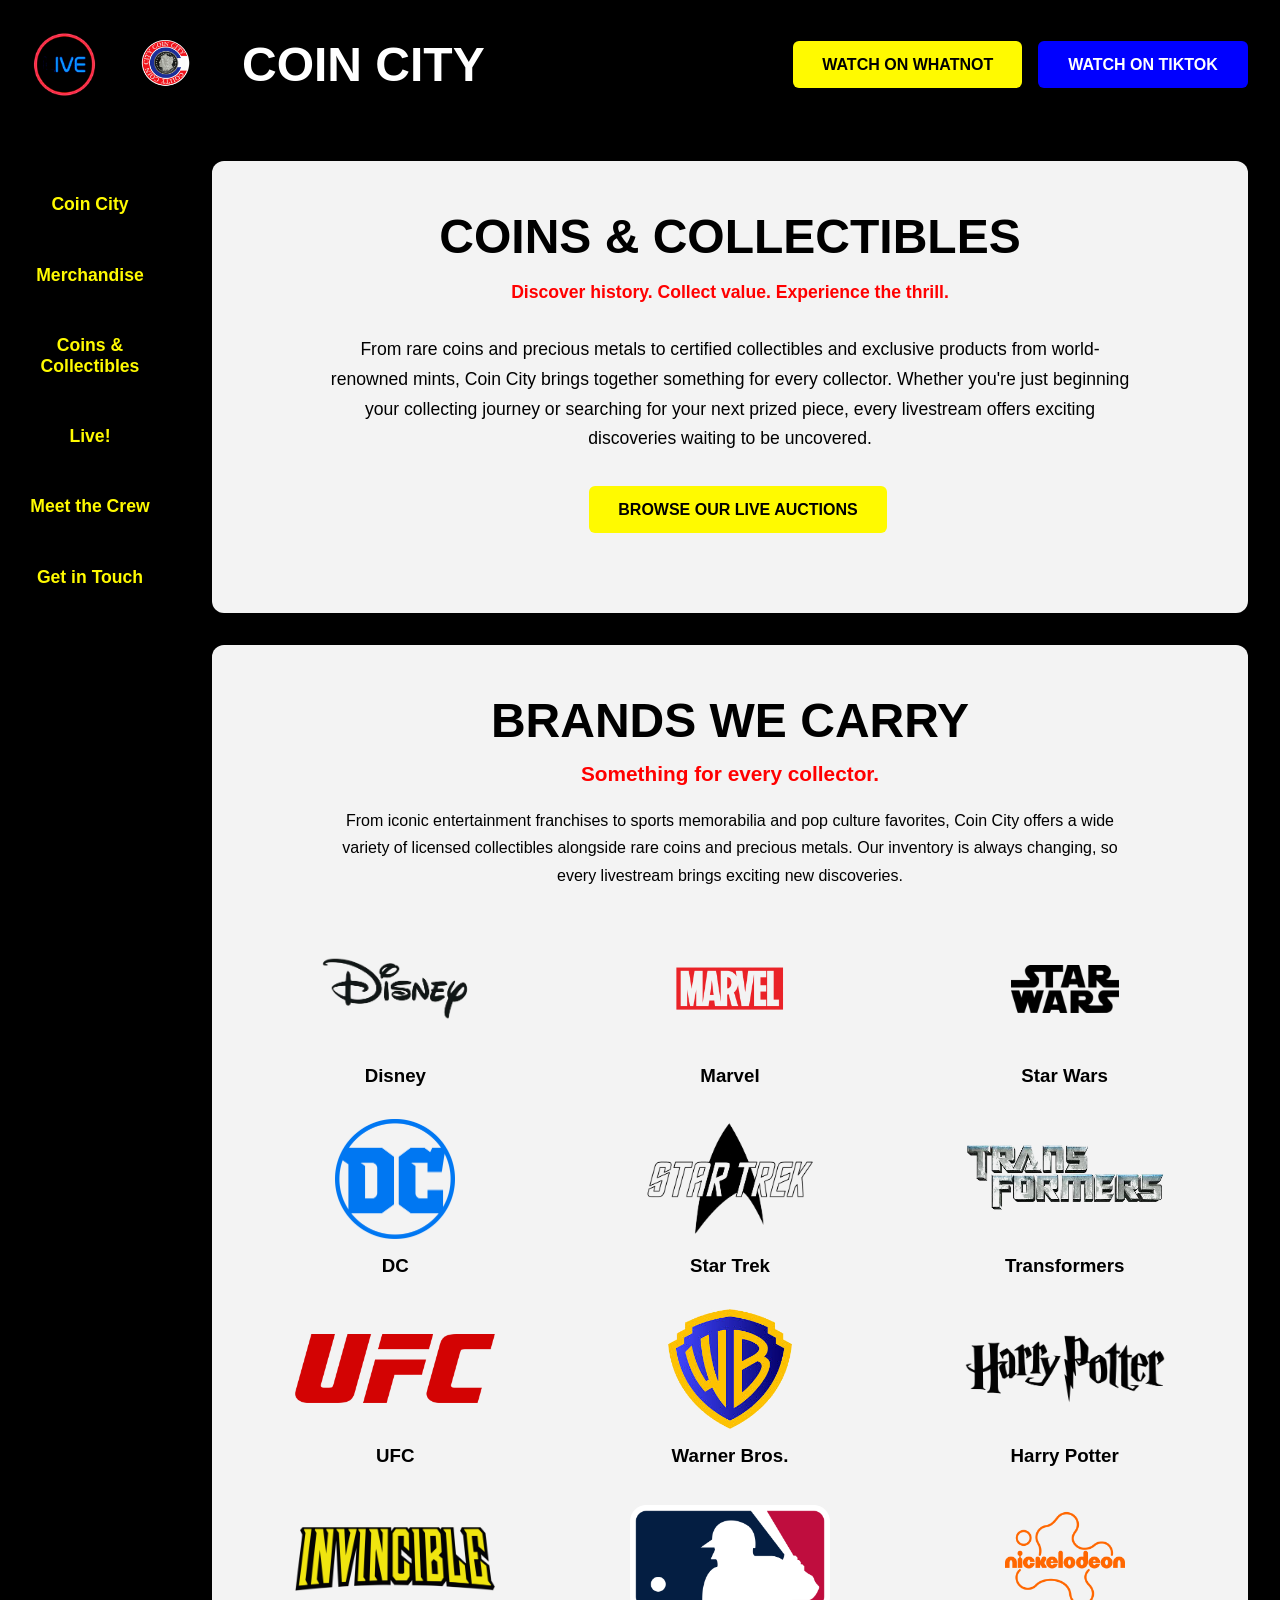
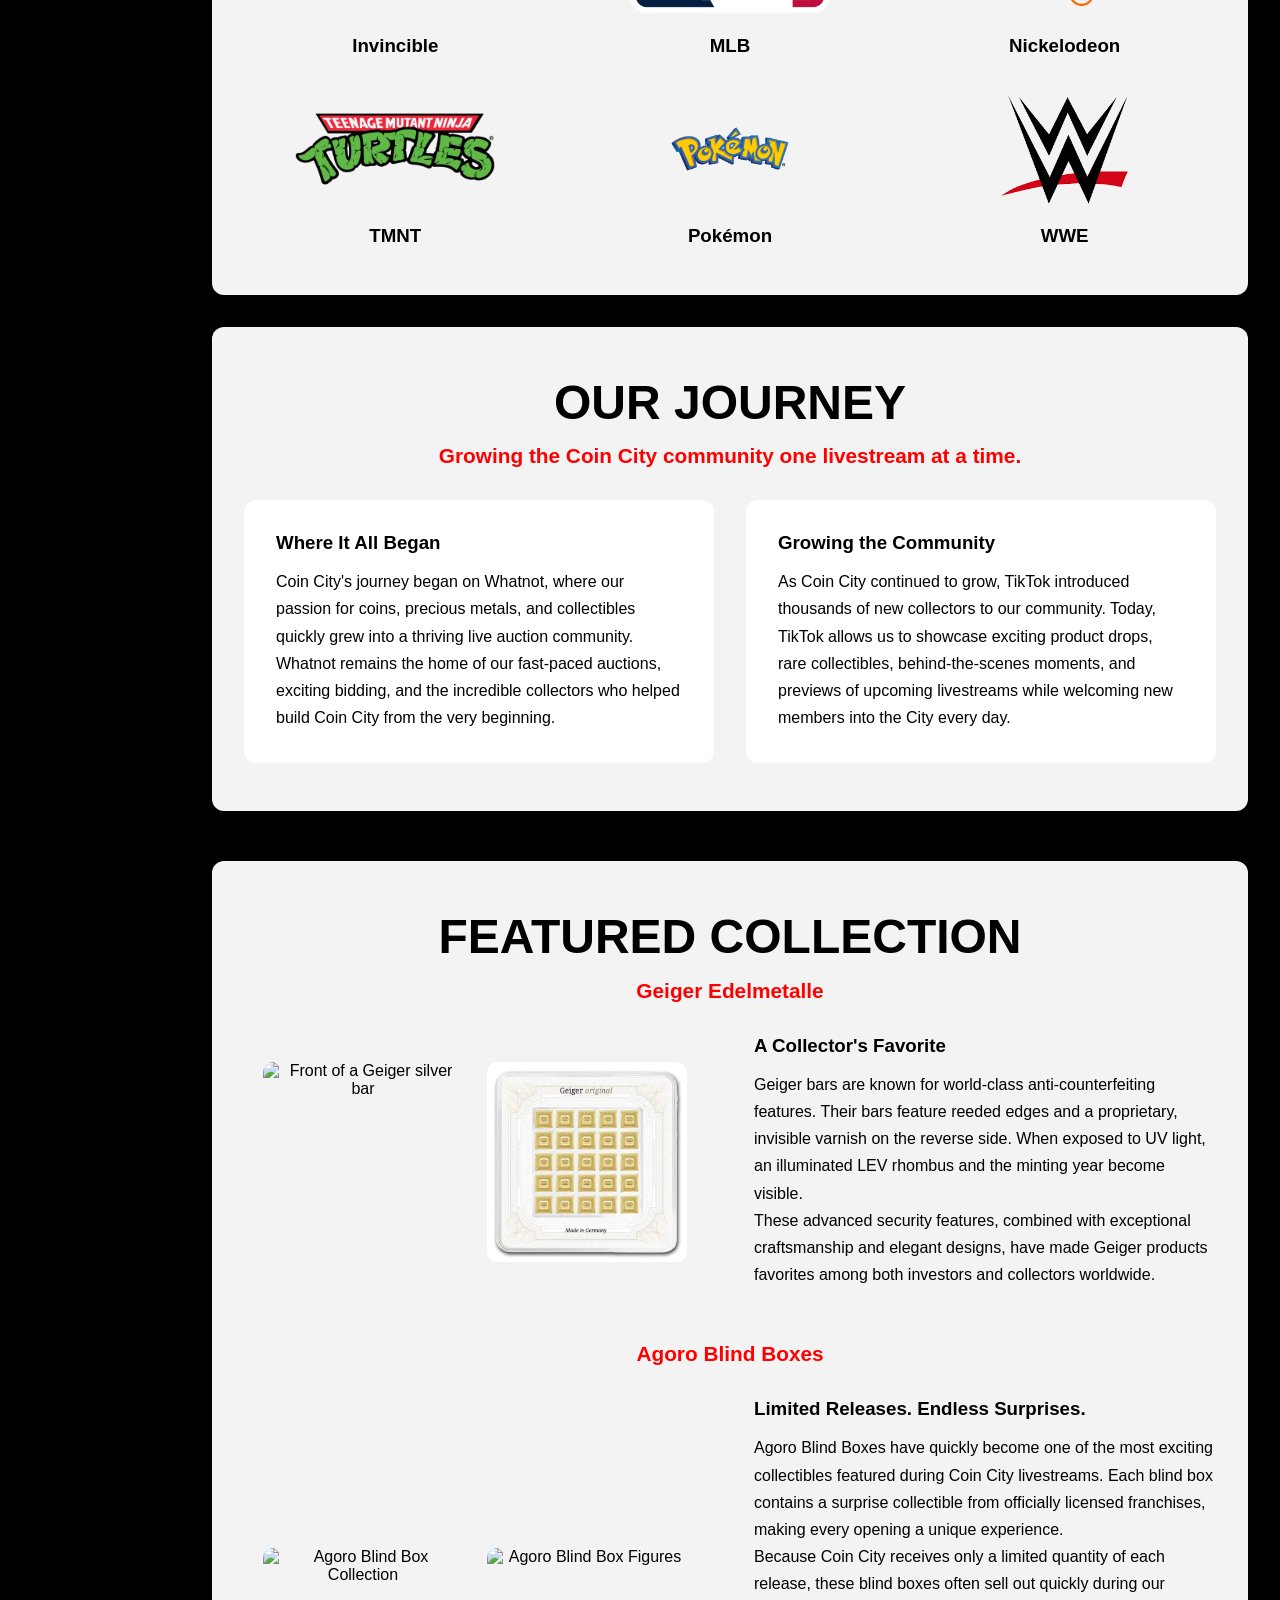
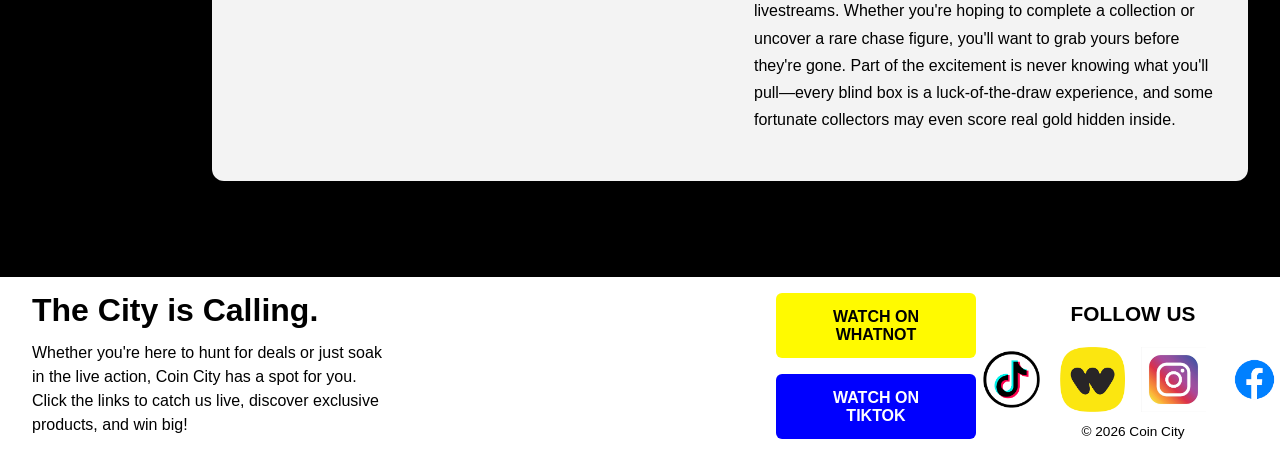
==== commit bd136362: "Add files via upload" ====
--- a/coins.html
+++ b/coins.html
@@ -12,22 +12,31 @@
 <body id="index">
 <div id="wrapper">
 <header>
- <div class="hero-area">
-<div class="animation">
-    <img src="livestream.gif" alt="Live stream animation">
-</div>
-        <img src="logo.png"
-             alt="Coin City Logo"
-             class="logo">          
-</div>
+  <div class="hero-area">
+    <div class="animation">
+      <img src="livestream.gif" alt="Live stream animation">
+    </div>
+
+    <img src="logo.png"
+         alt="Coin City logo"
+         class="logo">
+  </div>
+
   <h1><a href="index.html">Coin City</a></h1>
-  <a class="watch-button"
-   href="https://www.whatnot.com/user/coincity?sender_id=5506198&sharing_channel=sms"
-   target="_blank">Watch on Whatnot</a>
-
-<a class="watch-button"
-   href="https://www.tiktok.com/@coincitycoins"
-   target="_blank">Watch on TikTok</a>
+
+  <div class="header-buttons">
+    <a class="watch-button whatnot-button"
+       href="https://www.whatnot.com/user/coincity?sender_id=5506198&sharing_channel=sms"
+       target="_blank">
+      Watch on Whatnot
+    </a>
+
+    <a class="watch-button tiktok-button"
+       href="https://www.tiktok.com/@coincitycoins"
+       target="_blank">
+      Watch on TikTok
+    </a>
+  </div>
 </header>
   <nav>
     <a href="index.html">Coin City</a>
@@ -56,7 +65,7 @@
     </p>
 
     <div class="buttons">
-        <a class="watch-button"
+        <a class="watch-button whatnot-button"
            href="live.html">
            Browse Our Live Auctions
         </a>
@@ -81,77 +90,107 @@
     <div class="brand-grid">
 
         <div class="brand-card">
+            <div class="brand-logo">
             <img src="disney.png" alt="Disney collectibles" loading="lazy">
+            </div>
             <h3>Disney</h3>
         </div>
 
         <div class="brand-card">
+            <div class="brand-logo">
             <img src="marvel.png" alt="Marvel collectibles" loading="lazy">
+            </div>
             <h3>Marvel</h3>
         </div>
 
         <div class="brand-card">
+            <div class="brand-logo">
             <img src="starwars.png" alt="Star Wars collectibles" loading="lazy">
+            </div>
             <h3>Star Wars</h3>
         </div>
 
         <div class="brand-card">
+             <div class="brand-logo">
             <img src="dc.png" alt="DC collectibles" loading="lazy">
+            </div>
             <h3>DC</h3>
         </div>
 
         <div class="brand-card">
+            <div class="brand-logo">
             <img src="startrek.png" alt="Star Trek collectibles" loading="lazy">
+            </div>
             <h3>Star Trek</h3>
         </div>
 
         <div class="brand-card">
+            <div class="brand-logo">
             <img src="transformers.png" alt="Transformers collectibles" loading="lazy">
+            </div>
             <h3>Transformers</h3>
         </div>
 
         <div class="brand-card">
+             <div class="brand-logo">
             <img src="ufc.png" alt="UFC collectibles" loading="lazy">
+            </div>
             <h3>UFC</h3>
         </div>
 
         <div class="brand-card">
+            <div class="brand-logo">
             <img src="wb.png" alt="Warner Bros collectibles" loading="lazy">
+            </div>
             <h3>Warner Bros.</h3>
         </div>
 
         <div class="brand-card">
+            <div class="brand-logo">
             <img src="harrypotter.webp" alt="Harry Potter collectibles" loading="lazy">
+            </div>
             <h3>Harry Potter</h3>
         </div>
 
         <div class="brand-card">
+             <div class="brand-logo">
             <img src="invincible.png" alt="Invincible collectibles" loading="lazy">
+            </div>
             <h3>Invincible</h3>
         </div>
 
-        <div class="brand-card">
+        <div class="brand-card"> 
+            <div class="brand-logo">
             <img src="mlb.webp" alt="Major League Baseball collectibles" loading="lazy">
+            </div>
             <h3>MLB</h3>
         </div>
 
         <div class="brand-card">
+            <div class="brand-logo">
             <img src="nick.png" alt="Nickelodeon collectibles" loading="lazy">
+            </div>
             <h3>Nickelodeon</h3>
         </div>
 
         <div class="brand-card">
+            <div class="brand-logo">
             <img src="turtles.png" alt="Teenage Mutant Ninja Turtles collectibles" loading="lazy">
+            </div>
             <h3>TMNT</h3>
         </div>
 
         <div class="brand-card">
+             <div class="brand-logo">
             <img src="pokemon.png" alt="Pokémon collectibles" loading="lazy">
+            </div>
             <h3>Pokémon</h3>
         </div>
 
         <div class="brand-card">
+            <div class="brand-logo">
             <img src="wwe.png" alt="WWE collectibles" loading="lazy">
+            </div>
             <h3>WWE</h3>
         </div>
 
@@ -199,7 +238,7 @@
     </div>
 
 </section>
-3. Featured Collectio
+3. Featured Collection
 <section class="featured-collection">
 
     <h2>Featured Collection</h2>
@@ -222,7 +261,7 @@
 
         <div class="geiger-text">
 
-            <h3>Built for Security</h3>
+            <h3>A Collector's Favorite</h3>
 
             <p>
                 Geiger bars are known for world-class anti-counterfeiting features.
@@ -240,7 +279,43 @@
         </div>
 
     </div>
-
+    <br>
+    <br>
+    <br>
+ <p class="collection-tagline">
+        Agoro Blind Boxes
+    </p>
+
+    <div class="geiger-section">
+
+        <div class="geiger-images">
+
+            <img src="agoro.jpeg"
+                 alt="Agoro Blind Box Collection">
+
+            <img src="agoro2.jpeg"
+                 alt="Agoro Blind Box Figures">
+
+        </div>
+
+        <div class="geiger-text">
+
+            <h3>Limited Releases. Endless Surprises.</h3>
+
+            <p>
+                Agoro Blind Boxes have quickly become one of the most exciting
+                collectibles featured during Coin City livestreams. Each blind box
+                contains a surprise collectible from officially licensed franchises,
+                making every opening a unique experience. </p>
+                <p>Because Coin City receives only a limited quantity of each release,
+                these blind boxes often sell out quickly during our livestreams.
+                Whether you're hoping to complete a collection or uncover a rare
+                chase figure, you'll want to grab yours before they're gone. Part of the excitement is never knowing what you'll pull—every blind box is a luck-of-the-draw experience, and some fortunate collectors may even score real gold hidden inside.
+            </p>
+
+        </div>
+
+    </div>
 </section>
   </main>
 
@@ -252,8 +327,8 @@
   </div>
 
   <div class="footer-live-links">
-    <a class="watch-button" href="https://www.whatnot.com/user/coincity?sender_id=5506198&sharing_channel=sms" target="_blank">Watch on Whatnot</a>
-    <a class="watch-button" href="https://www.tiktok.com/@coincitycoins" target="_blank">Watch on TikTok</a>
+    <a class="watch-button whatnot-button" href="https://www.whatnot.com/user/coincity?sender_id=5506198&sharing_channel=sms" target="_blank">Watch on Whatnot</a>
+    <a class="watch-button tiktok-button" href="https://www.tiktok.com/@coincitycoins" target="_blank">Watch on TikTok</a>
   </div>
 
   <div class="footer-right">
--- a/cc.css
+++ b/cc.css
@@ -0,0 +1,1202 @@
+* {
+  margin: 0;
+  padding: 0;
+  box-sizing: border-box;
+}
+:root {
+  --text: #ffffff;
+  --background: #000000;
+  --primary: #0000ff;
+  --secondary: #ff0000;
+  --accent: #fffa00;
+}
+body {
+  font-family: Arial, Helvetica, sans-serif;
+  color: #000;
+  background-color: #fff;
+}
+#wrapper {
+  width: 100%;
+  min-height: 100vh;
+  display: grid;
+  grid-template-columns: 180px 1fr;
+  grid-template-areas:
+    "header header"
+    "nav main"
+    "footer footer";
+  position: relative;
+}
+header {
+  grid-area: header;
+  min-height: 120px;
+  display: flex;
+  align-items: center;
+  background-color: var(--background);
+  padding: 0.75em 2em;
+  gap: 1.5em;
+}
+
+.hero-area {
+  display: flex;
+  align-items: center;
+  gap: 1em;
+  flex-shrink: 0;
+}
+
+.animation img {
+  width: 65px;
+  height: 65px;
+  object-fit: contain;
+  display: block;
+}
+
+.logo {
+  width: 105px;
+  height: 105px;
+  object-fit: contain;
+  display: block;
+  margin: 0;
+}
+
+header h1 {
+  margin: 0;
+  font-size: 3em;
+  line-height: 1;
+  text-transform: uppercase;
+  font-family: Impact, Haettenschweiler, sans-serif;
+  white-space: nowrap;
+}
+
+header h1 a {
+  color: var(--text);
+  text-decoration: none;
+}
+
+.header-buttons {
+  display: flex;
+  align-items: center;
+  gap: 1em;
+  margin-left: auto;
+}
+
+.header-buttons .watch-button {
+  margin: 0;
+  min-width: 210px;
+  text-align: center;
+}
+.watch-button {
+  color: var(--text);
+  text-decoration: none;
+  font-weight: bold;
+  text-transform: uppercase;
+  padding: 0.9em 1.8em;
+  border-radius: 6px;
+  margin-left: 1em;
+}
+.watch-button:first-of-type {
+  background-color: var(--secondary);
+}
+.watch-button:last-of-type {
+  background-color: var(--primary);
+}
+.watch-button:hover {
+  background-color: var(--accent);
+  color: var(--background);
+}
+.watch-button.whatnot-button {
+    background-color: #fffa00;
+    color: #000000;
+}
+
+.watch-button.whatnot-button:hover {
+    background-color: #ff0000;
+    color: #ffffff;
+}
+.watch-button.tiktok-button {
+    background-color: #0000ff; 
+    color: #ffffff;
+}
+
+.watch-button.tiktok-button:hover {
+    background-color: #ff1a1a;
+    color: #ffffff;
+}
+.product-title {
+    display: inline-block;
+    background-color: #ff1a1a !important;
+    color: #ffffff !important;
+    padding: 0.5em 1em;
+    border-radius: 6px;
+    font-weight: bold;
+    text-transform: uppercase;
+}
+nav {
+  grid-area: nav;
+  background-color: var(--background);
+  padding-top: 2em;
+  text-align: center;
+}
+nav a {
+  display: block;
+  text-decoration: none;
+  margin: 1em;
+  padding: 0.9em 0.5em;
+  font-size: 1.1em;
+  font-weight: bold;
+  border-radius: 6px;
+}
+nav a:link {
+  color: var(--accent);
+}
+nav a:visited {
+  color: var(--secondary);
+}
+nav a:hover {
+  color: var(--primary);
+  background-color: #111111;
+  transform: scale(1.05);
+  transition: all 0.3s ease;
+}
+nav a:active {
+  color: var(--primary);
+}
+main {
+  grid-area: main;
+  padding: 2em;
+  padding-bottom: 4em;
+  background-color: var(--background);
+}
+.welcome {
+  background-color: #f3f3f3;
+  padding: 3em 2em;
+  margin-bottom: 2em;
+  text-align: center;
+  border-radius: 12px;
+}
+.welcome h2 {
+  font-family: Impact, Haettenschweiler, sans-serif;
+  font-size: 3em;
+  text-transform: uppercase;
+  margin-bottom: 0.3em;
+}
+.welcome p:first-of-type {
+  font-size: 1.3em;
+  font-weight: bold;
+  color: var(--secondary);
+  margin-bottom: 1em;
+}
+.welcome p:last-of-type {
+  max-width: 750px;
+  margin: 0 auto;
+  line-height: 1.6;
+  font-size: 1.1em;
+}
+.livestream {
+  background-color: #f3f3f3;
+  padding: 3em 2em;
+  border-radius: 12px;
+  margin-bottom: 2em;
+}
+.livestream-text {
+  text-align: center;
+  margin-bottom: 2em;
+}
+.livestream-text h2 {
+  font-family: Impact, Haettenschweiler, sans-serif;
+  font-size: 2.5em;
+  margin-bottom: 0.5em;
+}
+.livestream-text p:first-of-type {
+  font-size: 1.3em;
+  font-weight: bold;
+  color: var(--primary);
+  margin-bottom: 1em;
+}
+.livestream-text p {
+  max-width: 750px;
+  margin: 0 auto 1em auto;
+  line-height: 1.6;
+}
+.livestream-gallery {
+  display: flex;
+  justify-content: center;
+  gap: 1.5em;
+  flex-wrap: wrap;
+}
+.livestream-gallery img {
+  width: 25%;
+  min-width: 200px;
+  border-radius: 12px;
+  object-fit: cover;
+  transition: transform 0.3s ease;
+}
+.info {
+  background-color: #f3f3f3;
+  padding: 3em 2em;
+  margin-bottom: 2em;
+  text-align: center;
+  border-radius: 12px;
+}
+.info h2 {
+  font-family: Impact, Haettenschweiler, sans-serif;
+  font-size: 3em;
+  text-transform: uppercase;
+  margin-bottom: 0.5em;
+}
+.info p {
+  max-width: 750px;
+  margin: 0 auto;
+  line-height: 1.6;
+  font-size: 1.1em;
+}
+.game-section {
+  background-color: var(--background);
+  color: var(--text);
+  padding: 3em 2em;
+  text-align: center;
+}
+.game-label {
+  color: var(--accent);
+  text-transform: uppercase;
+  font-weight: bold;
+  letter-spacing: 0.25em;
+  margin-bottom: 0.5em;
+}
+.game-section h2 {
+  font-family: Impact, Haettenschweiler, sans-serif;
+  font-size: 3em;
+  text-transform: uppercase;
+  margin-bottom: 1em;
+}
+.game-cards {
+  display: grid;
+  grid-template-columns: repeat(3, 1fr);
+  gap: 2em;
+}
+.game-card {
+  background-color: #f3f3f3;
+  color: #000000;
+  padding: 2em;
+  border-radius: 12px;
+  text-align: left;
+  position: relative;
+}
+.game-number {
+  font-family: Impact, Haettenschweiler, sans-serif;
+  font-size: 3em;
+  display: block;
+  margin-bottom: 0.3em;
+  color: var(--secondary);
+}
+.game-card:first-child .game-number,
+.game-card:last-child .game-number {
+  color: var(--primary);
+}
+.game-card h3 {
+  text-transform: uppercase;
+  margin-bottom: 0.75em;
+}
+.game-card p {
+  color: #666666;
+  line-height: 1.6;
+}
+.buttons {
+  display: flex;
+  justify-content: center;
+  gap: 2em;
+  margin: 2em 0;
+}
+.features {
+  display: grid;
+  grid-template-columns: repeat(2, 1fr);
+  gap: 2em;
+  margin-top: 2em;
+}
+.feature-card {
+  background-color: #f3f3f3;
+  padding: 2em;
+  border-radius: 8px;
+}
+.feature-card h3 {
+  text-transform: uppercase;
+}
+.feature-card p {
+  color: #666;
+  line-height: 1.6;
+}
+.contact-section {
+  background-color: #f3f3f3;
+  padding: 3em 2em;
+  margin-bottom: 2em;
+  border-radius: 12px;
+  text-align: center;
+}
+.contact-section h2 {
+  font-family: Impact, Haettenschweiler, sans-serif;
+  font-size: 3em;
+  text-transform: uppercase;
+  margin-bottom: 0.3em;
+}
+.contact-tagline {
+  font-size: 1.3em;
+  font-weight: bold;
+  color: var(--primary);
+  margin-bottom: 1em;
+}
+.contact-intro {
+  max-width: 750px;
+  margin: 0 auto 2em auto;
+  line-height: 1.6;
+}
+.contact-form {
+  max-width: 700px;
+  margin: 0 auto;
+  display: grid;
+  grid-template-columns: 120px 1fr;
+  gap: 1em;
+  text-align: left;
+}
+.contact-form label {
+  font-weight: bold;
+}
+.contact-form input,
+.contact-form textarea {
+  padding: 0.75em;
+  border: 2px solid #000;
+  border-radius: 6px;
+  font-family: Arial, Helvetica, sans-serif;
+}
+.contact-form textarea {
+  resize: vertical;
+}
+.contact-form input[type="submit"] {
+  grid-column: 2;
+  width: 150px;
+  background-color: var(--secondary);
+  color: var(--text);
+  font-weight: bold;
+  text-transform: uppercase;
+  cursor: pointer;
+}
+.contact-form input[type="submit"]:hover {
+  background-color: var(--accent);
+  color: var(--background);
+}
+.form-note {
+  margin-top: 2em;
+  font-size: 0.95em;
+  line-height: 1.5;
+}
+.social-card blockquote {
+    margin: 0 auto 1.5em auto;
+}
+.social-feed {
+  background-color: #f3f3f3;
+  padding: 3em 2em;
+  margin-bottom: 2em;
+  text-align: center;
+  border-radius: 12px;
+}
+.social-feed h2 {
+  font-family: Impact, Haettenschweiler, sans-serif;
+  font-size: 3em;
+  text-transform: uppercase;
+  margin-bottom: 0.3em;
+}
+.social-tagline {
+  font-size: 1.3em;
+  font-weight: bold;
+  color: var(--secondary);
+  margin-bottom: 1em;
+}
+.social-intro {
+  max-width: 750px;
+  margin: 0 auto 2em auto;
+  line-height: 1.6;
+  font-size: 1.1em;
+}
+.social-videos {
+  display: grid;
+  grid-template-columns: repeat(3, 1fr);
+  gap: 2em;
+  margin-top: 2em;
+}
+.social-card {
+  background-color: #ffffff;
+  padding: 2em;
+  border-radius: 12px;
+  text-align: left;
+}
+.social-card h3 {
+  text-transform: uppercase;
+  margin-bottom: 0.75em;
+}
+.social-card p {
+  color: #666666;
+  line-height: 1.6;
+}
+.social-cta {
+  margin-top: 3em;
+}
+.social-cta h3 {
+  font-family: Impact, Haettenschweiler, sans-serif;
+  font-size: 2em;
+  text-transform: uppercase;
+  margin-bottom: 0.5em;
+}
+.social-cta p {
+  max-width: 700px;
+  margin: 0 auto 1.5em auto;
+  line-height: 1.6;
+}
+.contact-email {
+    margin-top: 2em;
+    text-align: center;
+    font-size: 1em;
+}
+
+.contact-email a {
+    color: var(--primary);
+    font-weight: bold;
+    text-decoration: none;
+}
+
+.contact-email a:hover {
+    color: var(--secondary);
+    text-decoration: underline;
+}
+.merch-cards {
+    display: grid;
+    grid-template-columns: repeat(3, 1fr);
+    gap: 2em;
+    margin-top: 2em;
+}
+.mystery-card {
+    grid-column: 1 / -1;
+    display: flex;
+    align-items: flex-start;
+    justify-content: space-between;
+    padding: 2.5em 3em;
+    gap: 2em;
+}
+
+.mystery-text {
+    flex: 1;
+    padding-top: 0.5em;
+}
+
+.mystery-text h3 {
+    font-size: 2.2em;
+    margin-bottom: 0.5em;
+}
+
+.mystery-text p {
+    max-width: 650px;
+    line-height: 1.7;
+    margin-bottom: 1em;
+}
+
+.mystery-img {
+    width: 360px;
+    height: auto;
+    object-fit: contain;
+    flex-shrink: 0;
+    margin-right: 120px;
+}
+.merch-hero,
+.merch-preview {
+  background-color: #f3f3f3;
+  padding: 3em 2em;
+  margin-bottom: 2em;
+  text-align: center;
+  border-radius: 12px;
+}
+
+.merch-hero h2,
+.merch-preview h2 {
+  font-family: Impact, Haettenschweiler, sans-serif;
+  font-size: 3em;
+  text-transform: uppercase;
+  margin-bottom: 0.3em;
+}
+
+.merch-tagline {
+  font-size: 1.3em;
+  font-weight: bold;
+  color: var(--secondary);
+  margin-bottom: 1em;
+}
+
+.merch-hero p {
+  max-width: 750px;
+  margin: 0 auto 1em auto;
+  line-height: 1.6;
+  font-size: 1.1em;
+}
+
+.merch-cards {
+  display: grid;
+  grid-template-columns: repeat(3, 1fr);
+  gap: 2em;
+  margin-top: 2em;
+}
+
+.merch-card {
+  background-color: #ffffff;
+  padding: 2em;
+  border-radius: 12px;
+  text-align: left;
+}
+
+.merch-card h3 {
+  text-transform: uppercase;
+  margin-bottom: 0.75em;
+}
+
+.merch-card p {
+  color: #666666;
+  line-height: 1.6;
+  margin-bottom: 1em;
+}
+
+.merch-card span {
+  display: inline-block;
+  background-color: var(--accent);
+  color: var(--background);
+  padding: 0.5em 1em;
+  border-radius: 6px;
+  font-weight: bold;
+  text-transform: uppercase;
+}
+.live-hero,
+.live-schedule,
+.live-platforms {
+  background-color: #f3f3f3;
+  padding: 3em 2em;
+  margin-bottom: 2em;
+  text-align: center;
+  border-radius: 12px;
+}
+
+.live-hero h2,
+.live-schedule h2,
+.live-platforms h2 {
+  font-family: Impact, Haettenschweiler, sans-serif;
+  font-size: 3em;
+  text-transform: uppercase;
+  margin-bottom: 0.3em;
+}
+
+.live-tagline {
+  font-size: 1.3em;
+  font-weight: bold;
+  color: var(--secondary);
+  margin-bottom: 1em;
+}
+
+.live-hero p,
+.live-schedule p {
+  max-width: 800px;
+  margin: 0 auto 1.5em auto;
+  line-height: 1.7;
+  font-size: 1.1em;
+}
+
+.live-schedule table {
+  width: 100%;
+  border-collapse: collapse;
+  margin-top: 2em;
+  background-color: #ffffff;
+}
+
+.live-schedule th {
+  background-color: var(--background);
+  color: var(--text);
+  padding: 1em;
+  text-transform: uppercase;
+}
+
+.live-schedule td {
+  padding: 1em;
+  border-bottom: 1px solid #dddddd;
+}
+
+.live-schedule tr:hover {
+  background-color: #fffa00;
+}
+
+.live-platforms .platform-card {
+  text-align: center;
+}
+
+.live-platforms .platform-card p {
+  margin-bottom: 1.5em;
+}
+.live-schedule tbody tr {
+    cursor: pointer;
+    transition: background-color 0.3s;
+}
+
+.live-schedule tbody tr:hover {
+    background-color: #fffa00;
+}
+.brands,
+.platforms,
+.featured-collection {
+    background: #f3f3f3;
+    padding: 3em 2em;
+    margin-bottom: 2em;
+    border-radius: 12px;
+    text-align: center;
+}
+
+.brands h2,
+.platforms h2,
+.featured-collection h2 {
+    font-family: Impact, Haettenschweiler, sans-serif;
+    font-size: 3em;
+    text-transform: uppercase;
+    margin-bottom: .3em;
+}
+
+.brands-tagline,
+.platform-tagline,
+.collection-tagline {
+    font-size: 1.3em;
+    font-weight: bold;
+    color: var(--secondary);
+    margin-bottom: 1em;
+}
+
+.brands-intro {
+    max-width: 800px;
+    margin: auto;
+    line-height: 1.7;
+}
+
+.brand-grid {
+    display: grid;
+    grid-template-columns: repeat(3,1fr);
+    gap: 2em;
+    margin-top: 2.5em;
+}
+
+.brand-card {
+    text-align: center;
+}
+
+.brand-logo {
+    width: 200px;
+    height: 120px;
+
+    display: flex;
+    justify-content: center;
+    align-items: center;
+
+    margin: 0 auto 1em auto;
+}
+
+.brand-logo img {
+    max-width: 100%;
+    max-height: 100%;
+    object-fit: contain;
+}
+
+.platform-grid {
+    display: grid;
+    grid-template-columns: repeat(2,1fr);
+    gap: 2em;
+    margin-top: 2em;
+}
+
+.platform-card {
+    background: #fff;
+    border-radius: 12px;
+    padding: 2em;
+    text-align: left;
+}
+
+.platform-card h3 {
+    margin-bottom: .75em;
+}
+
+.platform-card p {
+    line-height: 1.7;
+}
+
+.geiger-section {
+    display: grid;
+    grid-template-columns: 1fr 1fr;
+    gap: 3em;
+    align-items: center;
+    margin-top: 2em;
+}
+
+.geiger-images {
+    display: flex;
+    justify-content: center;
+    gap: 1.5em;
+}
+
+.geiger-images img {
+    width: 200px;
+    border-radius: 10px;
+}
+
+.geiger-text {
+    text-align: left;
+}
+
+.geiger-text h3 {
+    margin-bottom: .75em;
+}
+
+.geiger-text p {
+    line-height: 1.7;
+}
+.coins-hero {
+    background-color: #f3f3f3;
+    padding: 3em 2em;
+    margin-bottom: 2em;
+    text-align: center;
+    border-radius: 12px;
+}
+
+.coins-hero h2 {
+    font-family: Impact, Haettenschweiler, sans-serif;
+    font-size: 3em;
+    text-transform: uppercase;
+    margin-bottom: .3em;
+}
+
+.coins-tagline {
+    font-size: 1.3em;
+    font-weight: bold;
+    color: var(--secondary);
+    margin-bottom: 1em;
+}
+
+.coins-hero p {
+    max-width: 800px;
+    margin: 0 auto 1.5em auto;
+    line-height: 1.7;
+    font-size: 1.1em;
+}
+footer {
+  grid-area: footer;
+  background-color: #ffffff;
+  color: #000000;
+  padding: 1em 2em;
+  display: grid;
+  grid-template-columns: 1fr 220px 230px;
+  align-items: end;
+  gap: 2em;
+}
+.footer-left {
+  justify-self: start;
+  align-self: start;
+  text-align: left;
+  max-width: 350px;
+}
+.footer-left h3 {
+  font-size: 2em;
+  margin-bottom: 0.4em;
+  font-family: Impact, Haettenschweiler, sans-serif;
+  line-height: 1.1;
+  color: #000000;
+}
+.footer-left p {
+  color: #000000;
+  line-height: 1.5;
+}
+.footer-live-links {
+  display: flex;
+  flex-direction: column;
+  gap: 1em;
+  align-items: center;
+  justify-self: center;
+  align-self: end;
+}
+.footer-live-links .watch-button {
+  width: 200px;
+  text-align: center;
+  margin: 0;
+}
+.footer-right {
+  display: flex;
+  flex-direction: column;
+  align-items: center;
+  justify-self: center;
+  align-self: end;
+  text-align: center;
+}
+.footer-right h3 {
+  margin-bottom: 1em;
+  text-transform: uppercase;
+  font-size: 1.3em;
+  color: #000000;
+}
+.social-icons {
+  display: flex;
+  justify-content: center;
+  gap: 1em;
+  margin-bottom: 0.75em;
+}
+.social-icons a {
+  display: inline-block;
+  transition: transform .3s ease;
+}
+.social-icons a:hover {
+  transform: scale(1.1);
+}
+.social-icons img {
+  width: 65px;
+  height: 65px;
+  object-fit: contain;
+  display: block;
+}
+.copyright {
+  font-size: 0.85em;
+  color: #000000;
+}
+@media (max-width: 1024px) {
+#wrapper {
+    display: grid;
+    grid-template-columns: 1fr;
+    grid-template-areas:
+        "header"
+        "nav"
+        "main"
+        "footer";
+}
+  header {
+    display: flex;
+    flex-wrap: nowrap;
+    justify-content: space-between;
+    align-items: center;
+    padding: 1em;
+    gap: 1em;
+  }
+  .hero-area {
+    display: flex;
+    flex-direction: row;
+    align-items: center;
+    gap: 0.75em;
+  }
+  .animation img {
+    width: 60px;
+    height: 60px;
+  }
+  .logo {
+    width: 110px;
+    height: 110px;
+    margin-left: 0;
+  }
+  header h1 {
+    font-size: 2.2em;
+    margin: 0;
+    white-space: nowrap;
+  }
+  .watch-button {
+    width: auto;
+    margin: 0;
+    padding: 0.8em 1.4em;
+    font-size: 0.9em;
+    white-space: nowrap;
+  }
+nav {
+    display: flex;
+    justify-content: center;
+    align-items: center;
+    flex-wrap: wrap;
+    gap: .75em;
+
+    background: #000;
+    padding: 1em;
+}
+
+nav a {
+    margin: 0;
+    padding: .8em 1.2em;
+    border-radius: 6px;
+}
+  .features,
+  .game-cards,
+  .merch-cards,
+  .social-videos {
+    grid-template-columns: repeat(2, 1fr);
+  }
+footer {
+    grid-template-columns: 1fr;
+    gap: 2em;
+}
+.footer-left,
+.footer-live-links,
+.footer-right {
+    justify-self: center;
+    text-align: center;
+}
+}
+@media (max-width: 600px) {
+@media (max-width: 600px) {
+  header {
+    display: flex;
+    flex-wrap: nowrap;
+    justify-content: space-between;
+    align-items: center;
+    padding: 0.75em;
+    gap: 0.5em;
+    overflow-x: auto;
+  }
+  .hero-area {
+    display: flex;
+    flex-direction: row;
+    align-items: center;
+    gap: 0.5em;
+  }
+  .animation img {
+    width: 45px;
+    height: 45px;
+  }
+  .logo {
+    width: 70px;
+    height: 70px;
+    margin-left: 0;
+  }
+  header h1 {
+    font-size: 1.5em;
+    margin: 0;
+    white-space: nowrap;
+  }
+  .watch-button {
+    width: auto;
+    padding: 0.6em 1em;
+    margin: 0;
+    font-size: 0.75em;
+    white-space: nowrap;
+  }
+nav {
+    display: flex;
+    justify-content: center;
+    align-items: center;
+    flex-wrap: wrap;
+    gap: .75em;
+
+    background: #000;
+    padding: 1em;
+}
+nav a {
+    margin: 0;
+    padding: .8em 1.2em;
+    border-radius: 6px;
+}
+  main {
+    padding: 2em;
+  }
+  .welcome h2,
+  .info h2,
+  .merch-hero h2,
+  .merch-preview h2,
+  .contact-section h2,
+  .social-feed h2,
+  .game-section h2 {
+    font-size: 2.2em;
+  }
+  .features,
+  .game-cards,
+  .merch-cards,
+  .social-videos {
+    grid-template-columns: 1fr;
+  }
+  .buttons {
+    flex-direction: column;
+    align-items: center;
+  }
+  .livestream-gallery img {
+    width: 100%;
+    min-width: 0;
+  }
+  .contact-form {
+    grid-template-columns: 1fr;
+  }
+  .contact-form input[type="submit"] {
+    grid-column: 1;
+  }
+  .mystery-card {
+    flex-direction: column;
+    text-align: center;
+  }
+  .mystery-img {
+    margin: 1em auto 0 auto;
+  }
+  .social-icons {
+    flex-wrap: wrap;
+  }
+  footer {
+    grid-template-columns: 1fr;
+    gap: 2em;
+}
+.footer-left,
+.footer-live-links,
+.footer-right {
+    justify-self: center;
+    text-align: center;
+}
+}
+}
+.crew-hero {
+    background-color: #f3f3f3;
+    padding: 3em 2em;
+    margin-bottom: 2em;
+    text-align: center;
+    border-radius: 12px;
+}
+
+.crew-hero h2 {
+    font-family: Impact, Haettenschweiler, sans-serif;
+    font-size: 3em;
+    text-transform: uppercase;
+    margin-bottom: .3em;
+}
+
+.crew-tagline {
+    font-size: 1.3em;
+    font-weight: bold;
+    color: var(--secondary);
+    margin-bottom: 1em;
+}
+
+.crew-hero p {
+    max-width: 800px;
+    margin: 0 auto 1.5em auto;
+    line-height: 1.7;
+    font-size: 1.1em;
+}
+.team-member {
+    display: flex;
+    align-items: center;
+    gap: 3em;
+
+    background: #ffffff;
+
+    border-radius: 12px;
+
+    padding: 2em 3em;
+
+    margin: 2em 0;
+
+    min-height: 250px;
+}
+
+.team-member.reverse {
+    flex-direction: row-reverse;
+}
+
+.team-member img {
+    width: 220px;
+    height: 220px;
+
+    object-fit: cover;
+
+    border-radius: 12px;
+
+    flex-shrink: 0;
+}
+
+.member-info {
+    flex: 1;
+
+    display: flex;
+    flex-direction: column;
+    justify-content: center;
+
+    text-align: left;
+}
+
+.team-member.reverse .member-info {
+    text-align: right;
+}
+.member-info h3 {
+    font-size: 2.4em;
+    margin-bottom: .4em;
+    text-transform: uppercase;
+}
+.member-info h4 {
+    display: inline-block;
+    background-color: var(--accent);
+    color: var(--background);
+    padding: .5em 1em;
+    border-radius: 6px;
+    font-weight: bold;
+    text-transform: uppercase;
+}
+.team-photo {
+    width: 100%;
+    max-width: 950px;
+    height: 400px;
+    object-fit: cover;
+    display: block;
+    margin: 2em auto 0 auto;
+    border-radius: 12px;
+    box-shadow: 0 8px 25px rgba(0,0,0,.25);
+}
+.live-logos {
+    display: flex;
+    justify-content: center;
+    gap: 3em;
+    margin-bottom: 2em;
+}
+
+.live-logos img {
+    width: 110px;
+    height: 110px;
+    background: white;
+    padding: 18px;
+    border-radius: 50%;
+    box-shadow: 0 8px 20px rgba(0,0,0,.15);
+    object-fit: contain;
+    transition: transform .3s;
+}
+
+.live-logos img:hover {
+    transform: translateY(-4px);
+}
+.live-highlights {
+    background-color: #f3f3f3;
+    padding: 3em 2em;
+    margin-bottom: 2em;
+    text-align: center;
+    border-radius: 12px;
+}
+
+.highlight-box {
+    background-color: #ffffff;
+    border-radius: 12px;
+    padding: 2em;
+    max-width: 700px;
+    margin: 2em auto 0 auto;
+}
+
+.highlight-box h3 {
+    margin-bottom: .75em;
+    text-transform: uppercase;
+}
+
+.highlight-box p {
+    line-height: 1.7;
+    margin-bottom: 1.5em;
+}
+.highlight-box video {
+    width: 60%;
+    max-width: 500px;
+    min-width: 300px;
+    display: block;
+    margin: 1.5em auto;
+    border-radius: 12px;
+}
+.live-highlights h2 {
+    font-family: Impact, Haettenschweiler, sans-serif;
+    font-size: 3em;
+    text-transform: uppercase;
+    margin-bottom: 0.3em;
+}
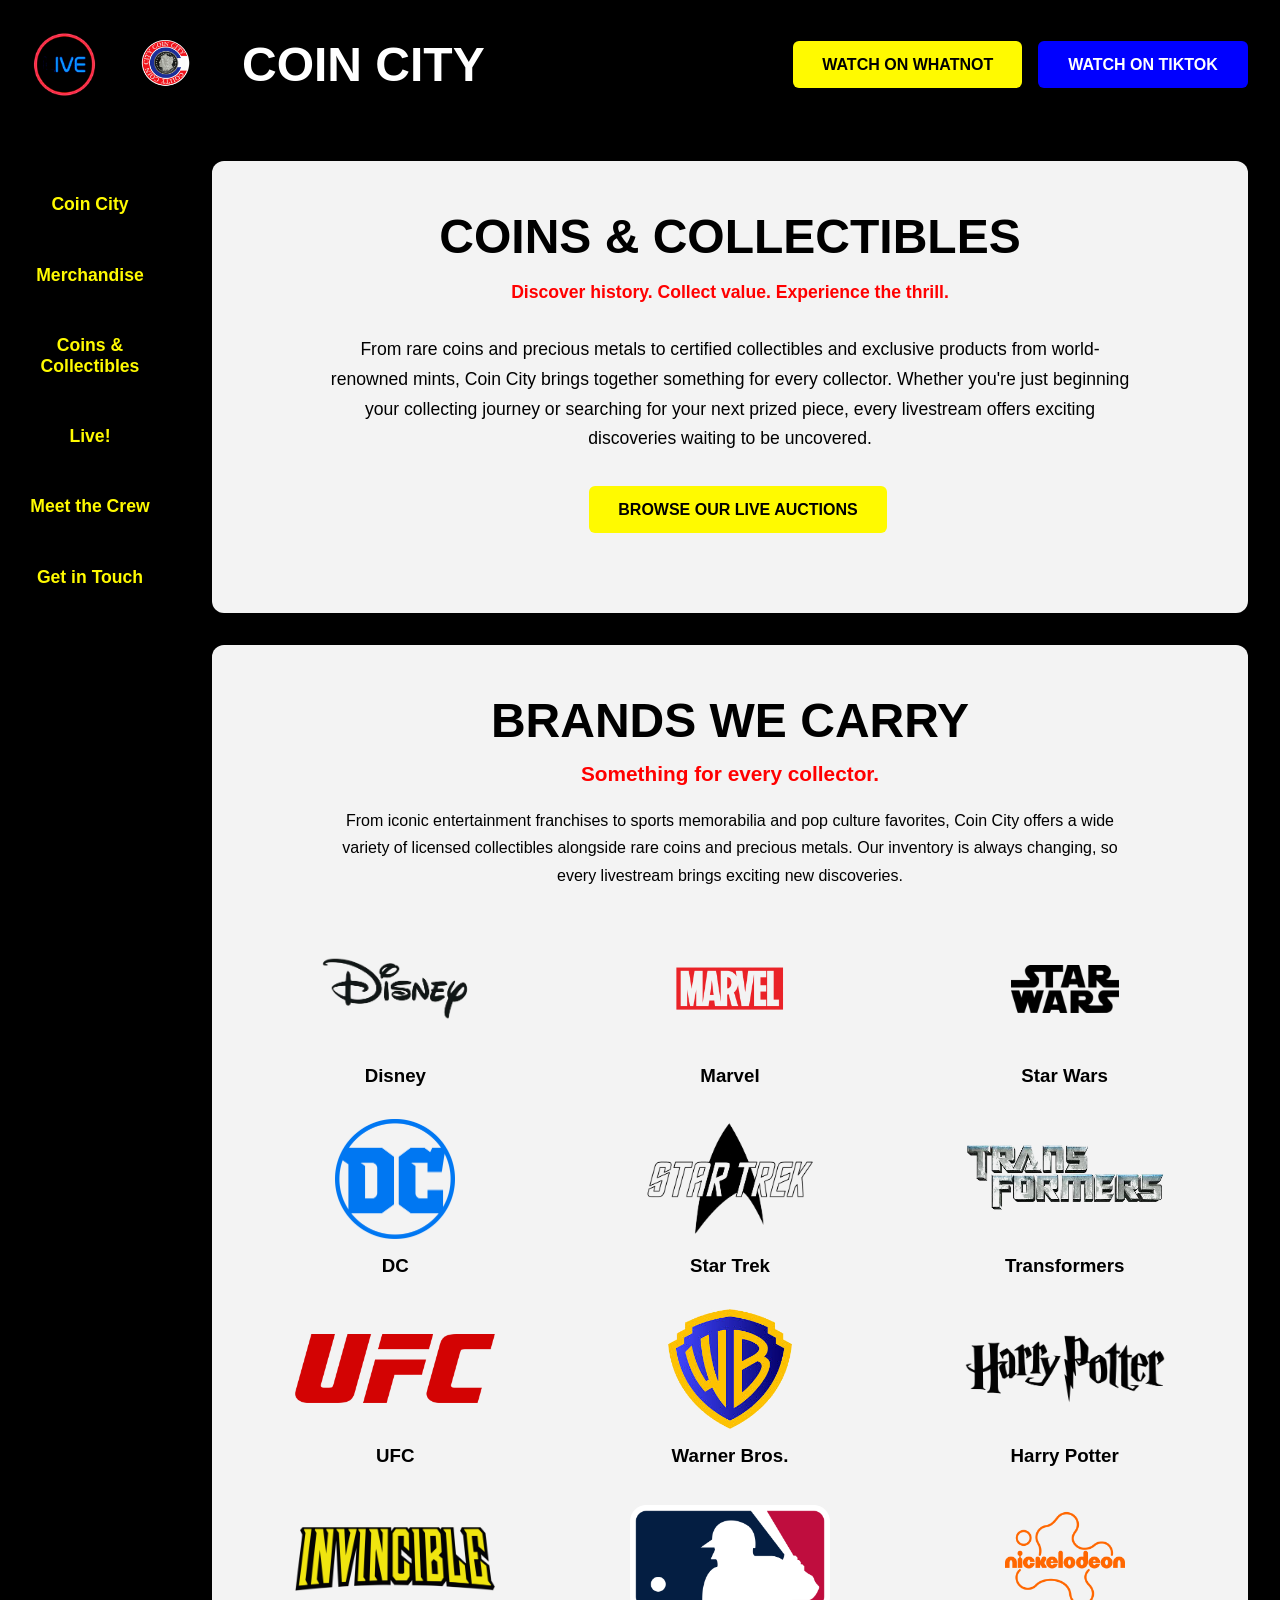
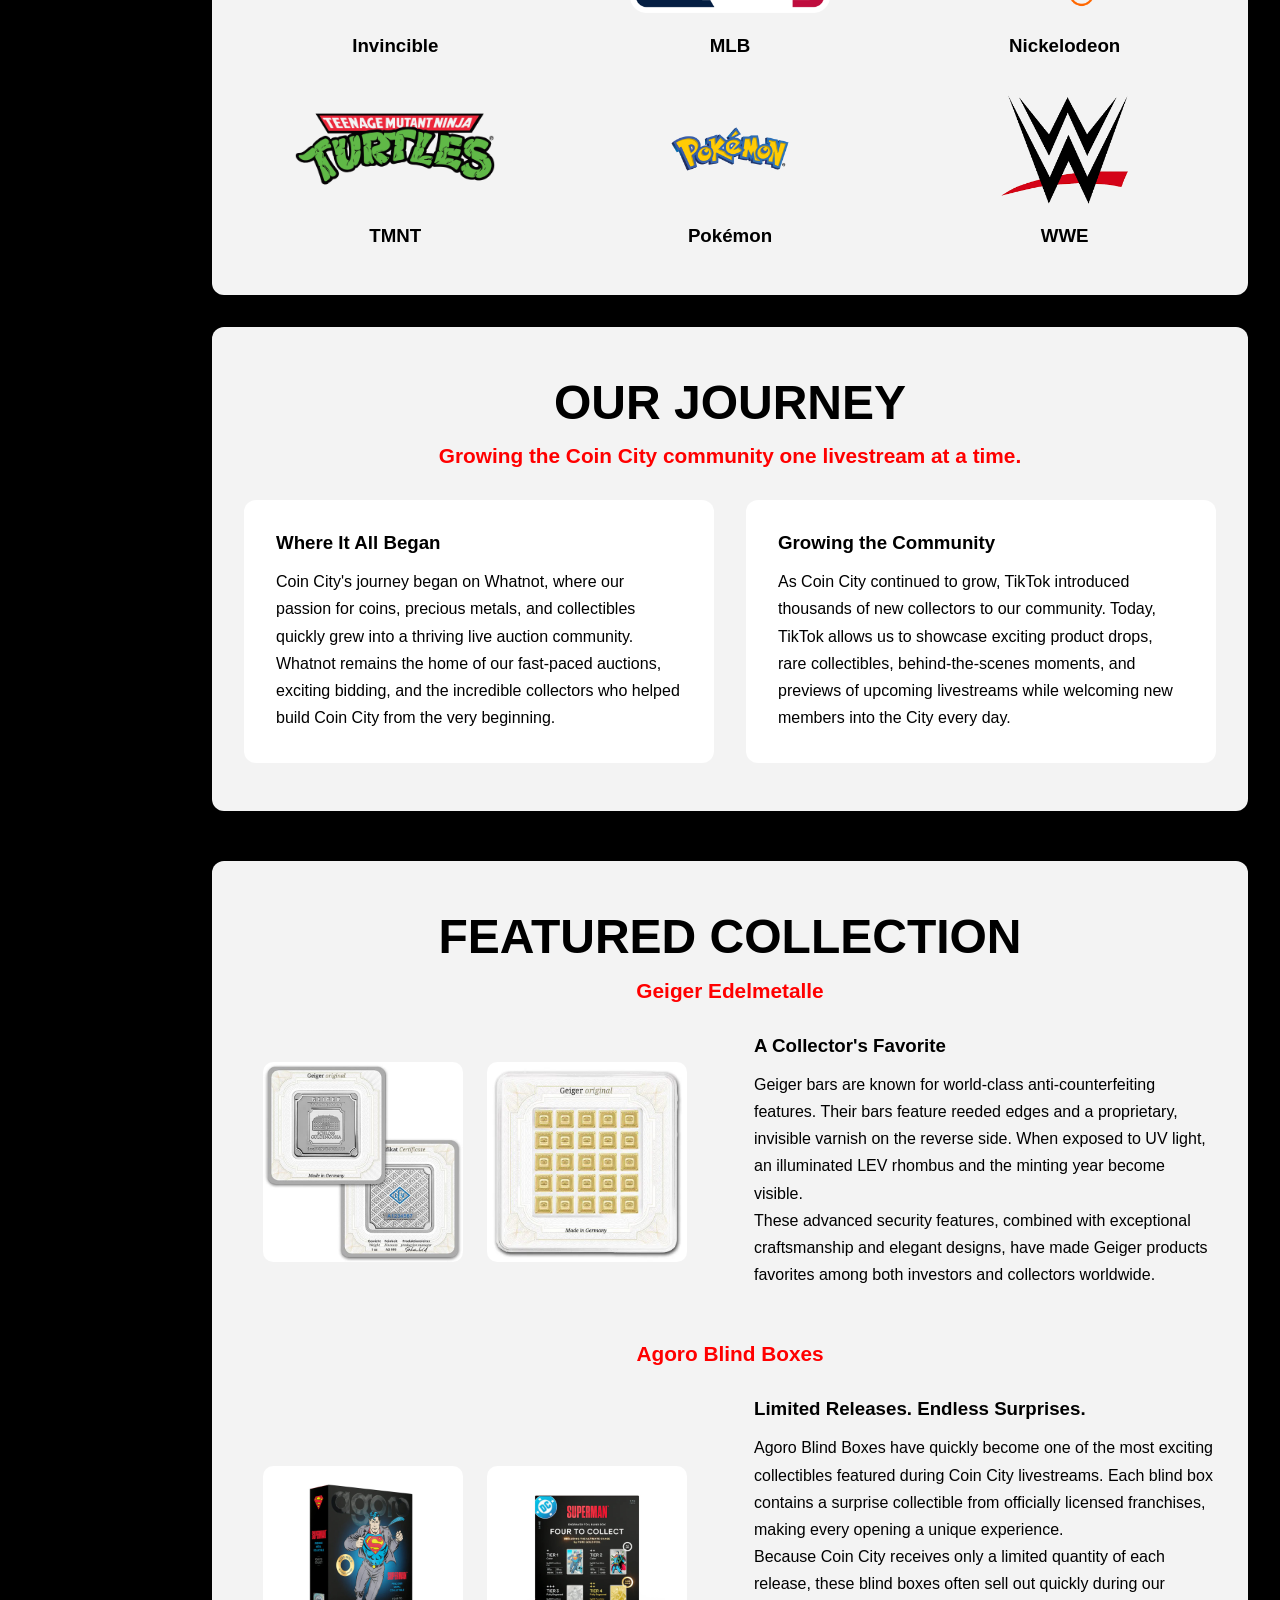
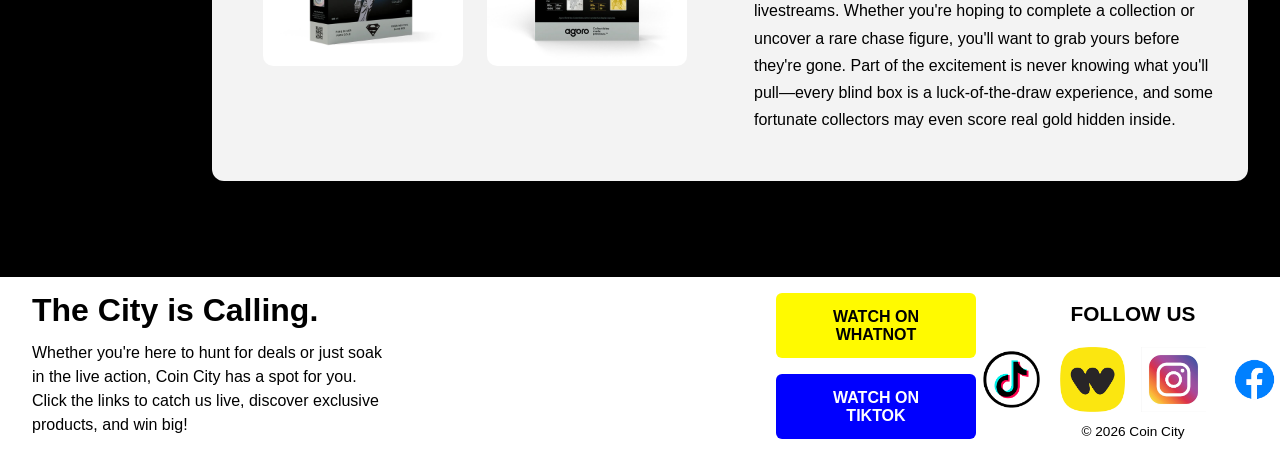
==== commit 3166e3d5: "Add files via upload" ====
--- a/coins.html
+++ b/coins.html
@@ -251,7 +251,7 @@
 
         <div class="geiger-images">
 
-            <img src="geiger1.jpg"
+            <img src="geiger1.JPG"
                  alt="Front of a Geiger silver bar">
 
             <img src="geiger2.jpeg"
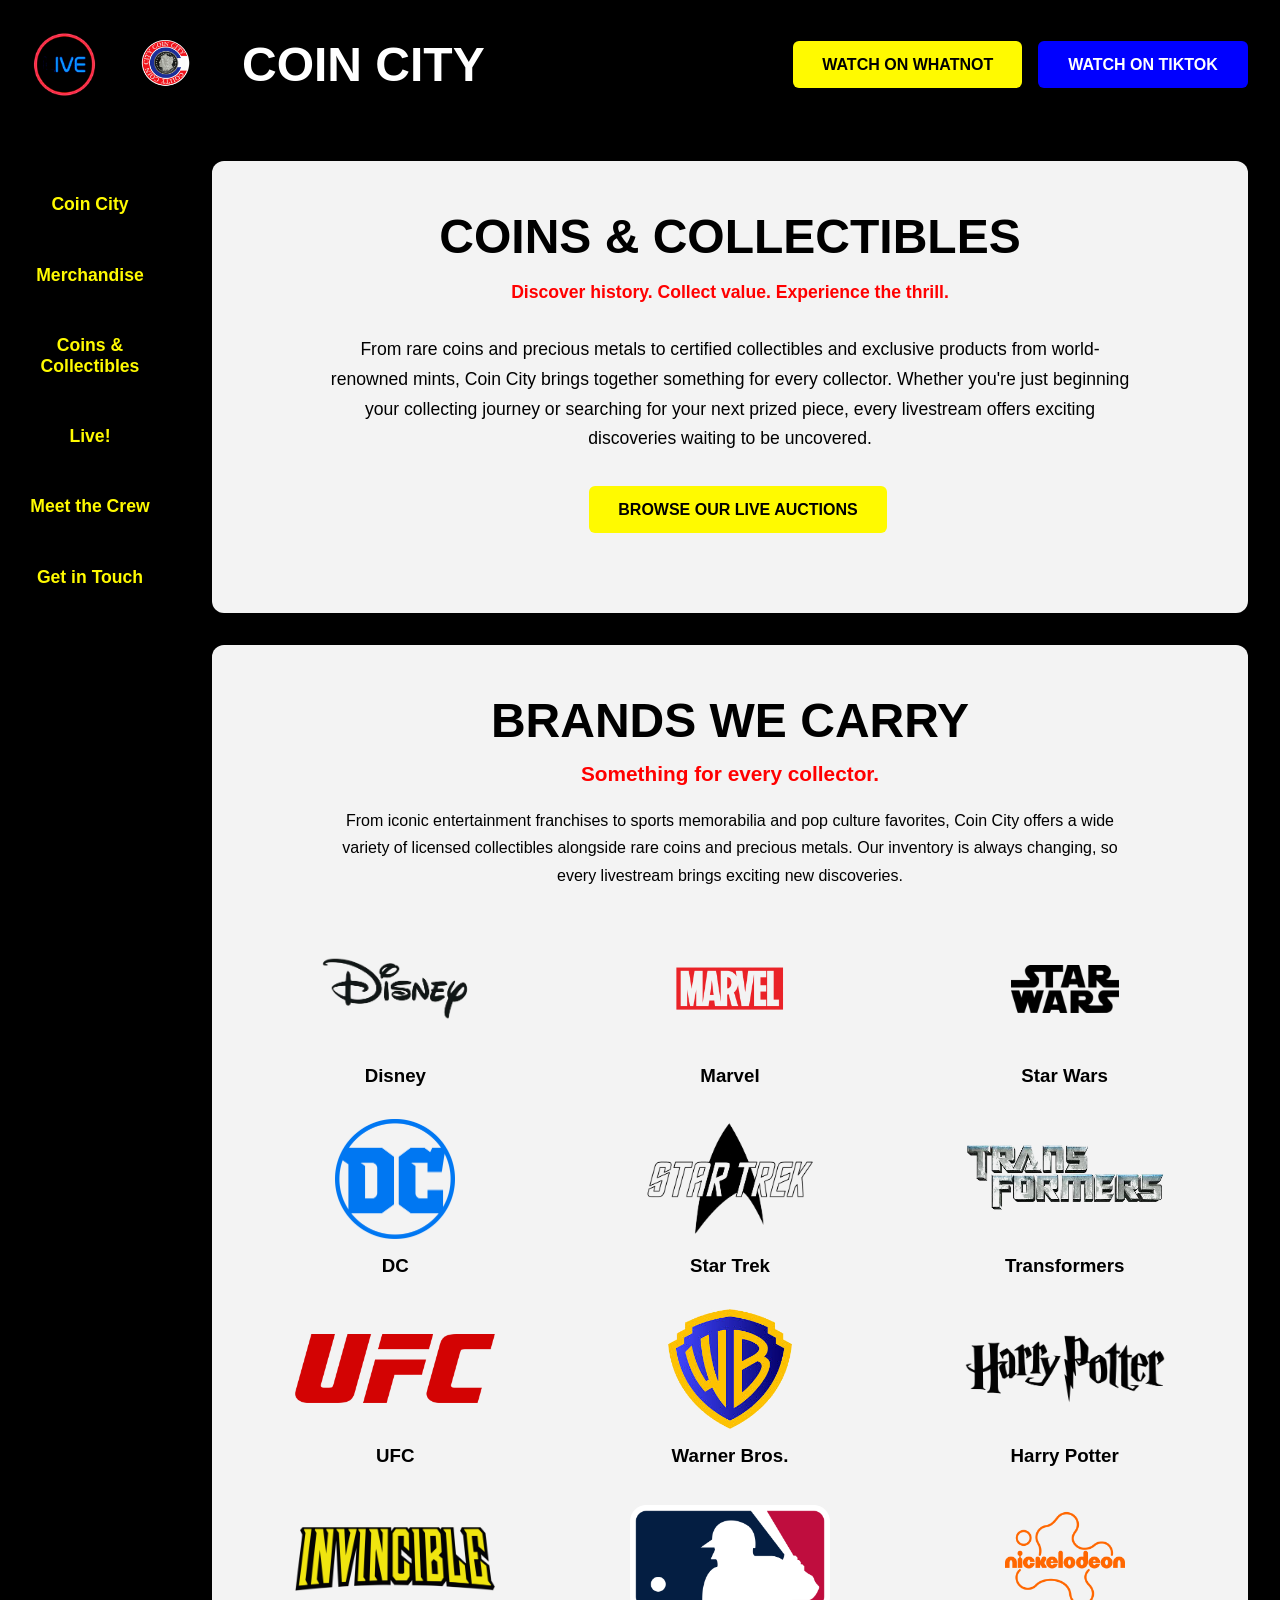
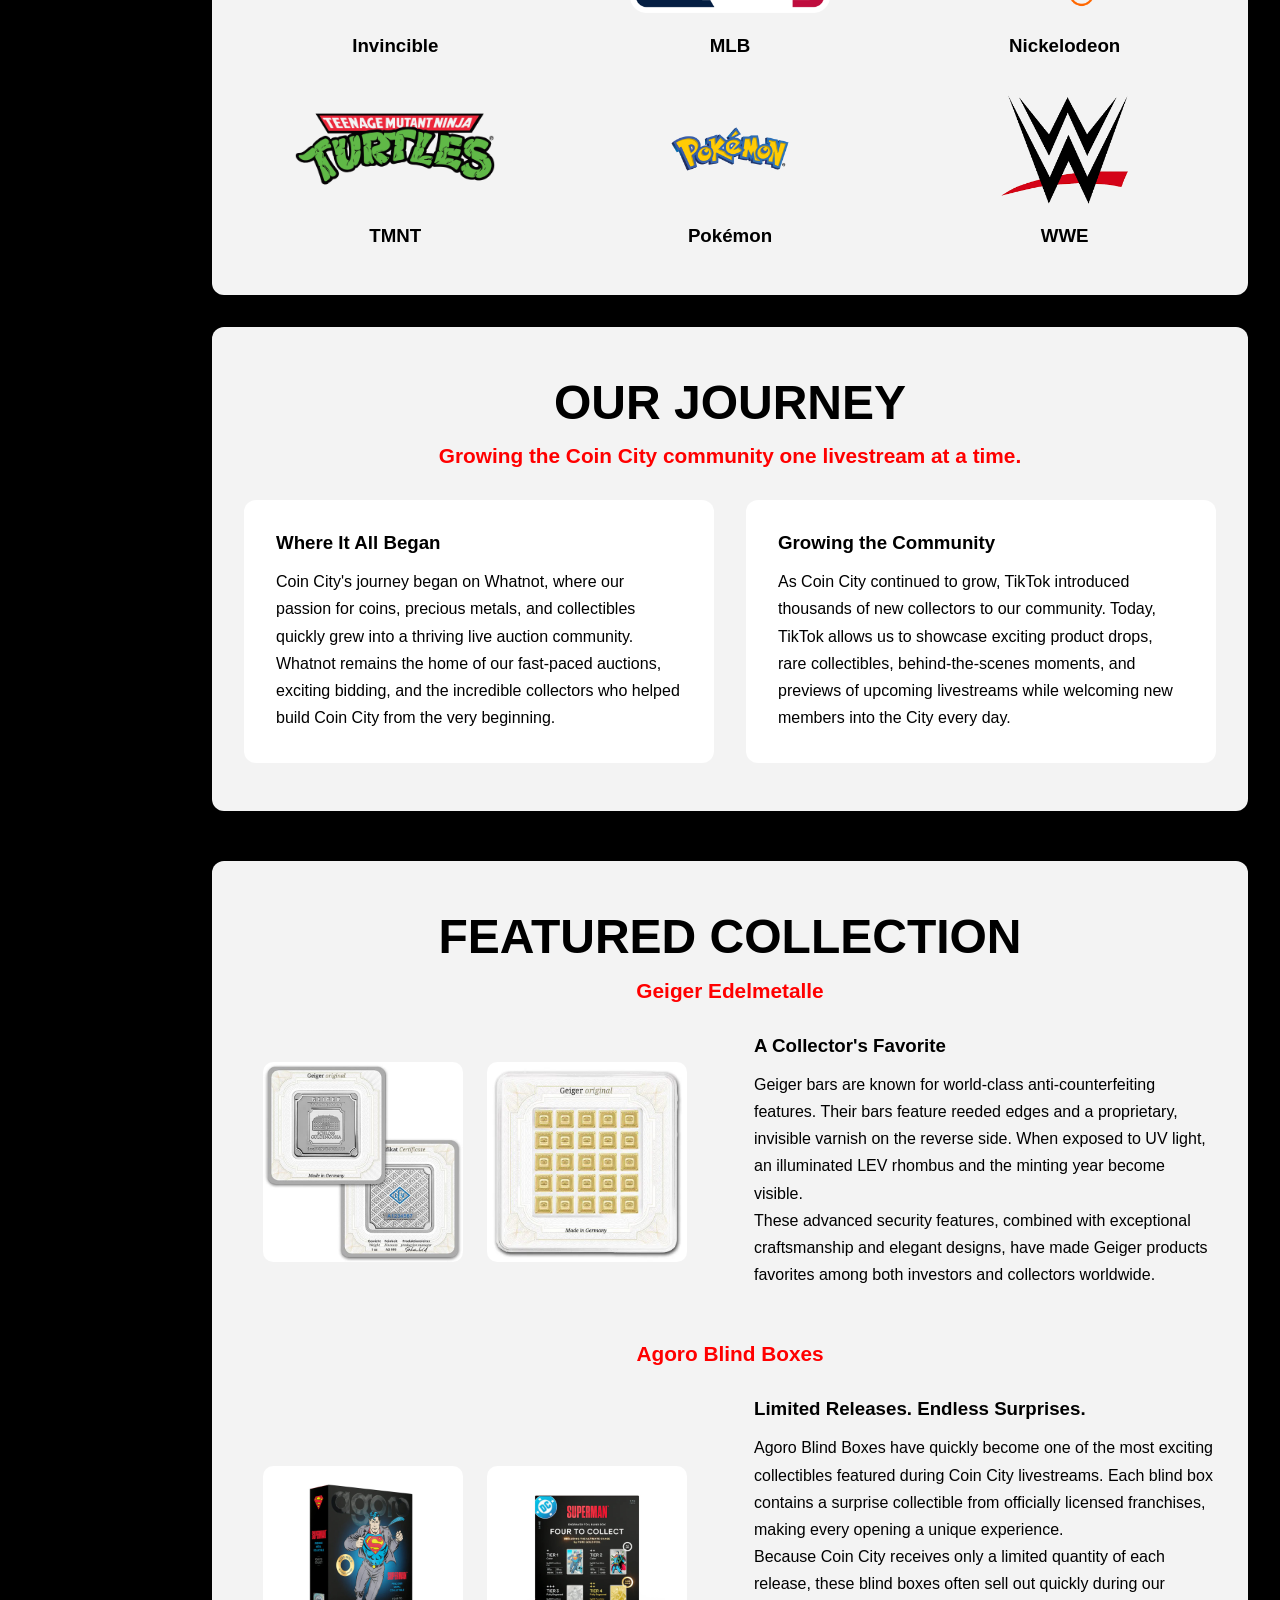
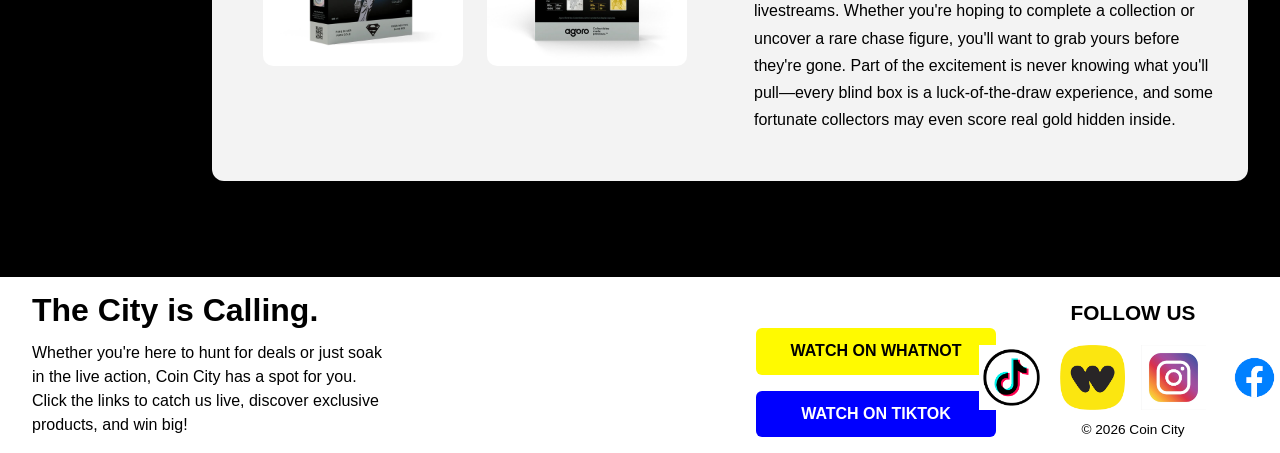
==== commit 1ddad351: "Add files via upload" ====
--- a/coins.html
+++ b/coins.html
@@ -1,6 +1,14 @@
 <!DOCTYPE html>
 <html lang="en">
 <head>
+    <script async src="https://www.googletagmanager.com/gtag/js?id=G-XJTX67X2N4"></script>
+<script>
+  window.dataLayer = window.dataLayer || [];
+  function gtag(){dataLayer.push(arguments);}
+  gtag('js', new Date());
+
+  gtag('config', 'G-XJTX67X2N4');
+</script>
 <title>Coin City | Coins & Collectibles</title>
 
 <meta name="description"
--- a/cc.css
+++ b/cc.css
@@ -818,7 +818,7 @@
   align-self: end;
 }
 .footer-live-links .watch-button {
-  width: 200px;
+  width: 240px;
   text-align: center;
   margin: 0;
 }
@@ -1199,4 +1199,14 @@
     font-size: 3em;
     text-transform: uppercase;
     margin-bottom: 0.3em;
+}
+.thanks-message {
+  display: none;
+  margin-top: 1.5em;
+  padding: 1em;
+  background-color: var(--accent);
+  color: #000000;
+  border-radius: 6px;
+  font-weight: bold;
+  text-align: center;
 }
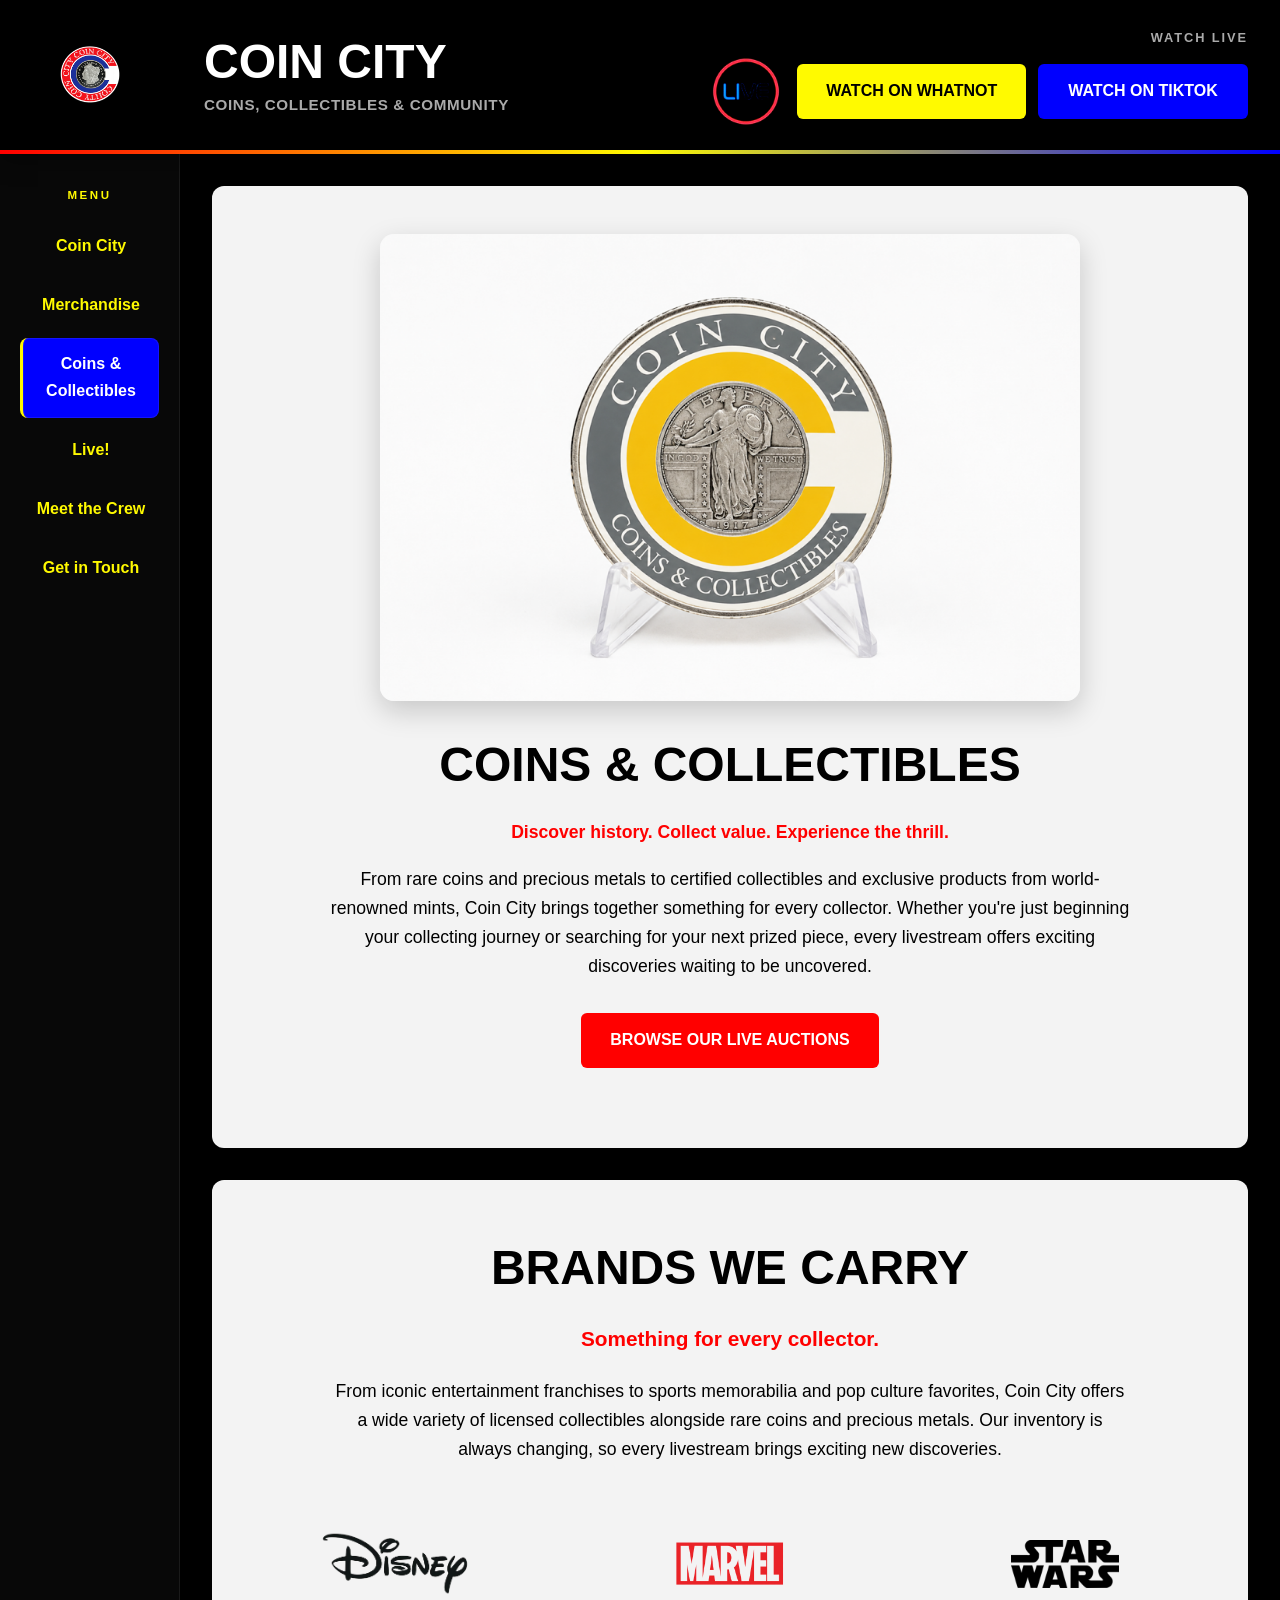
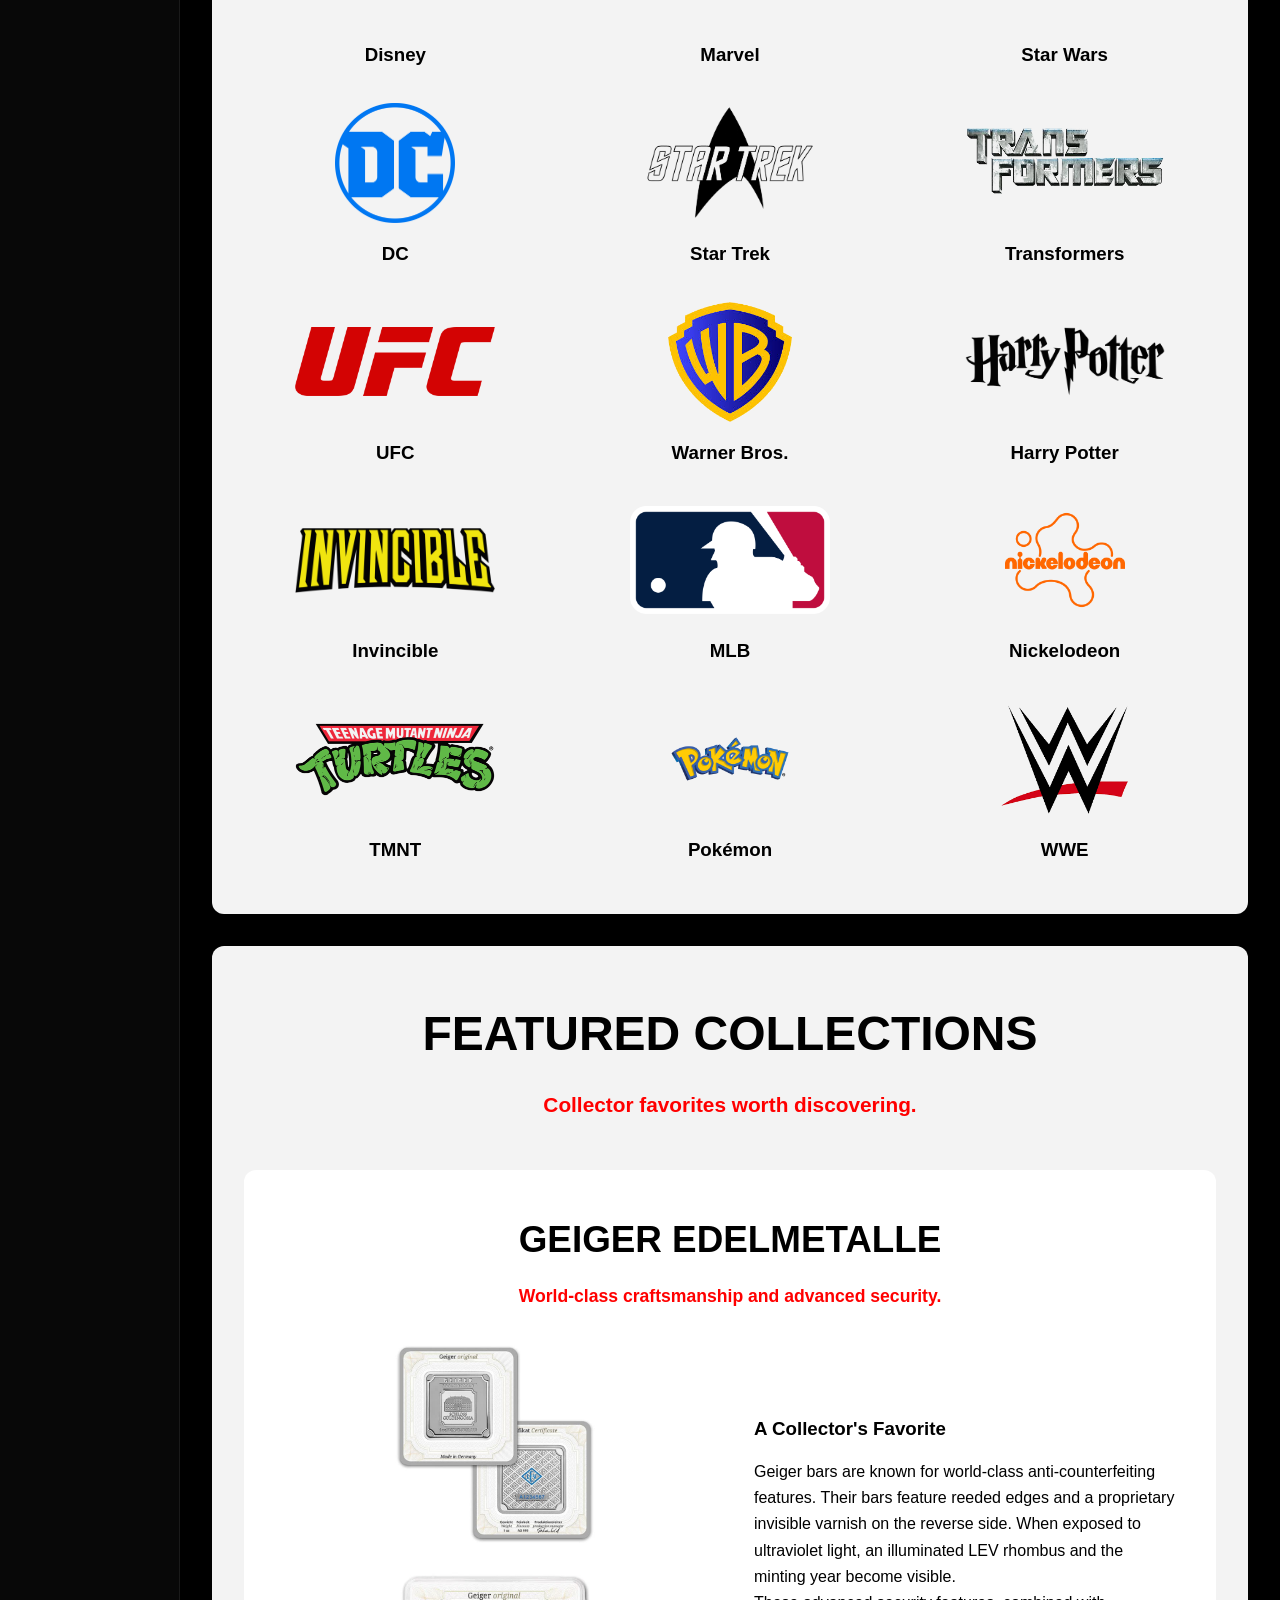
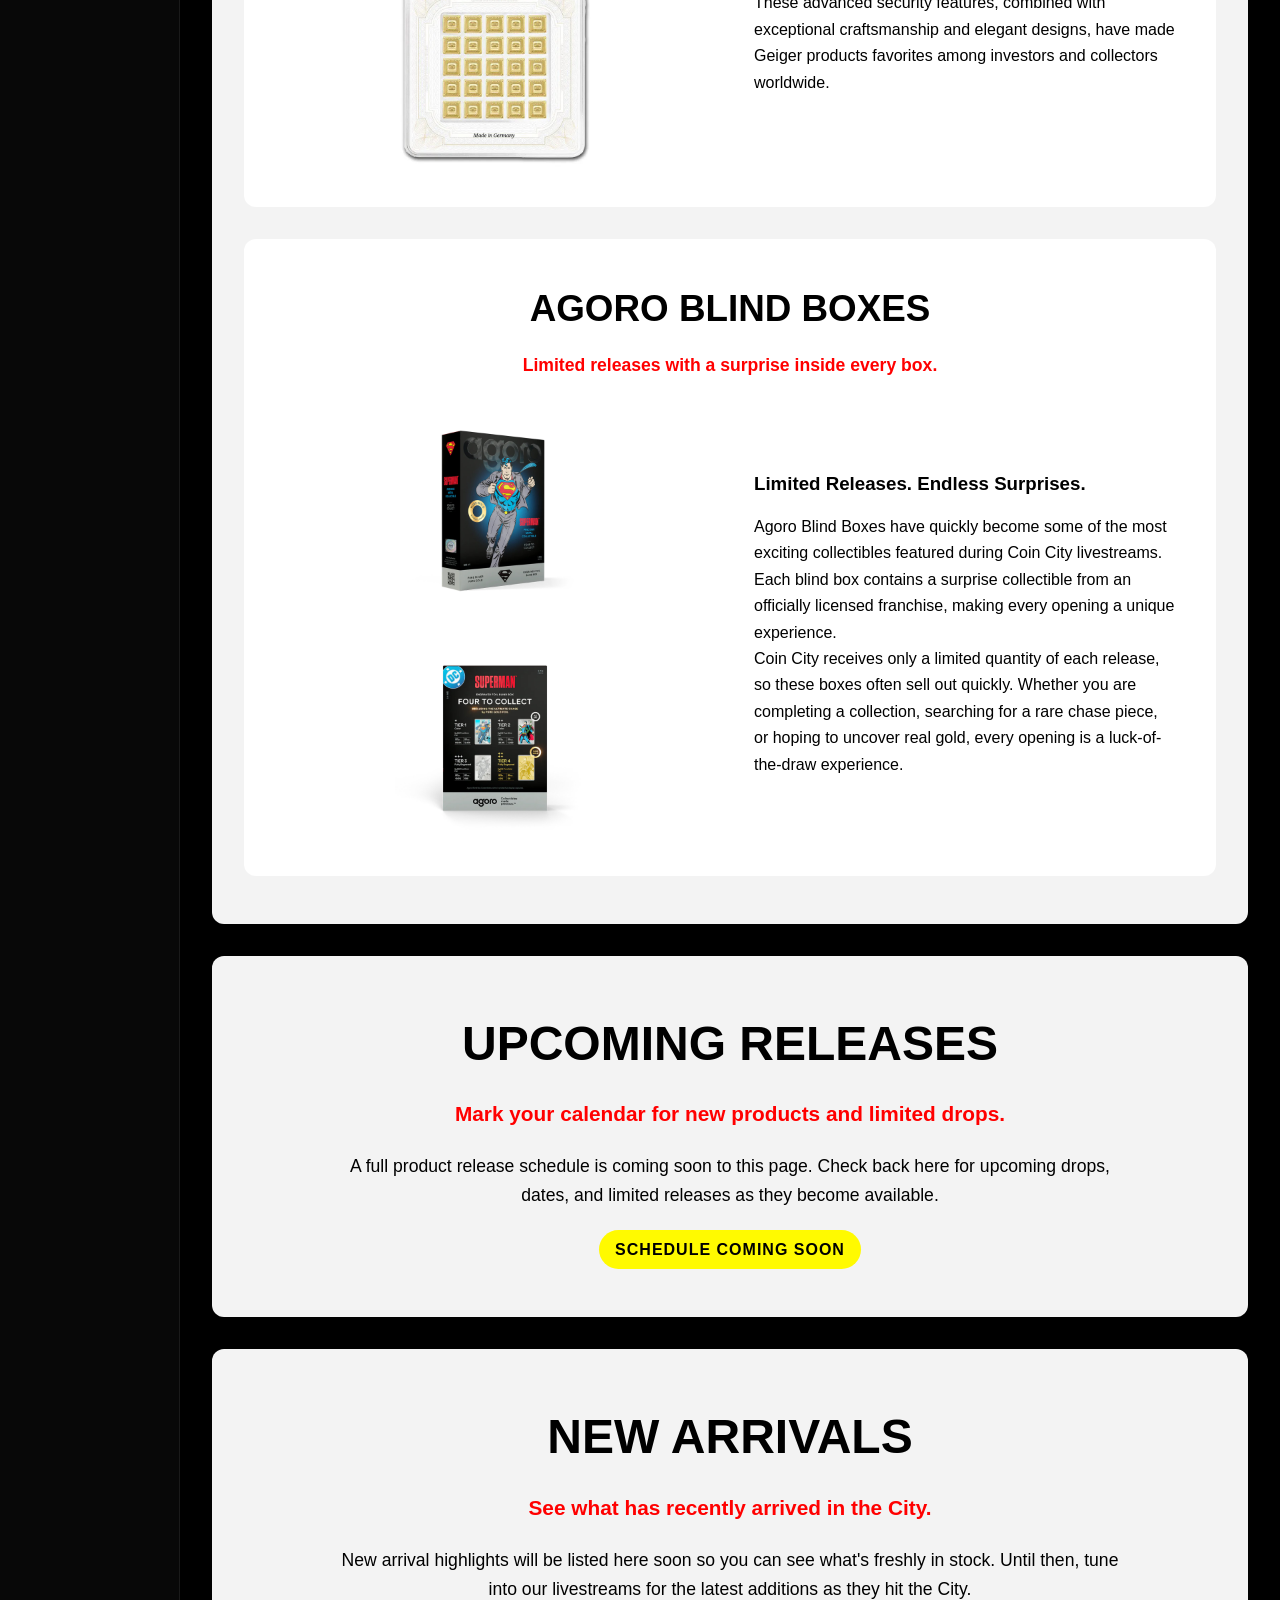
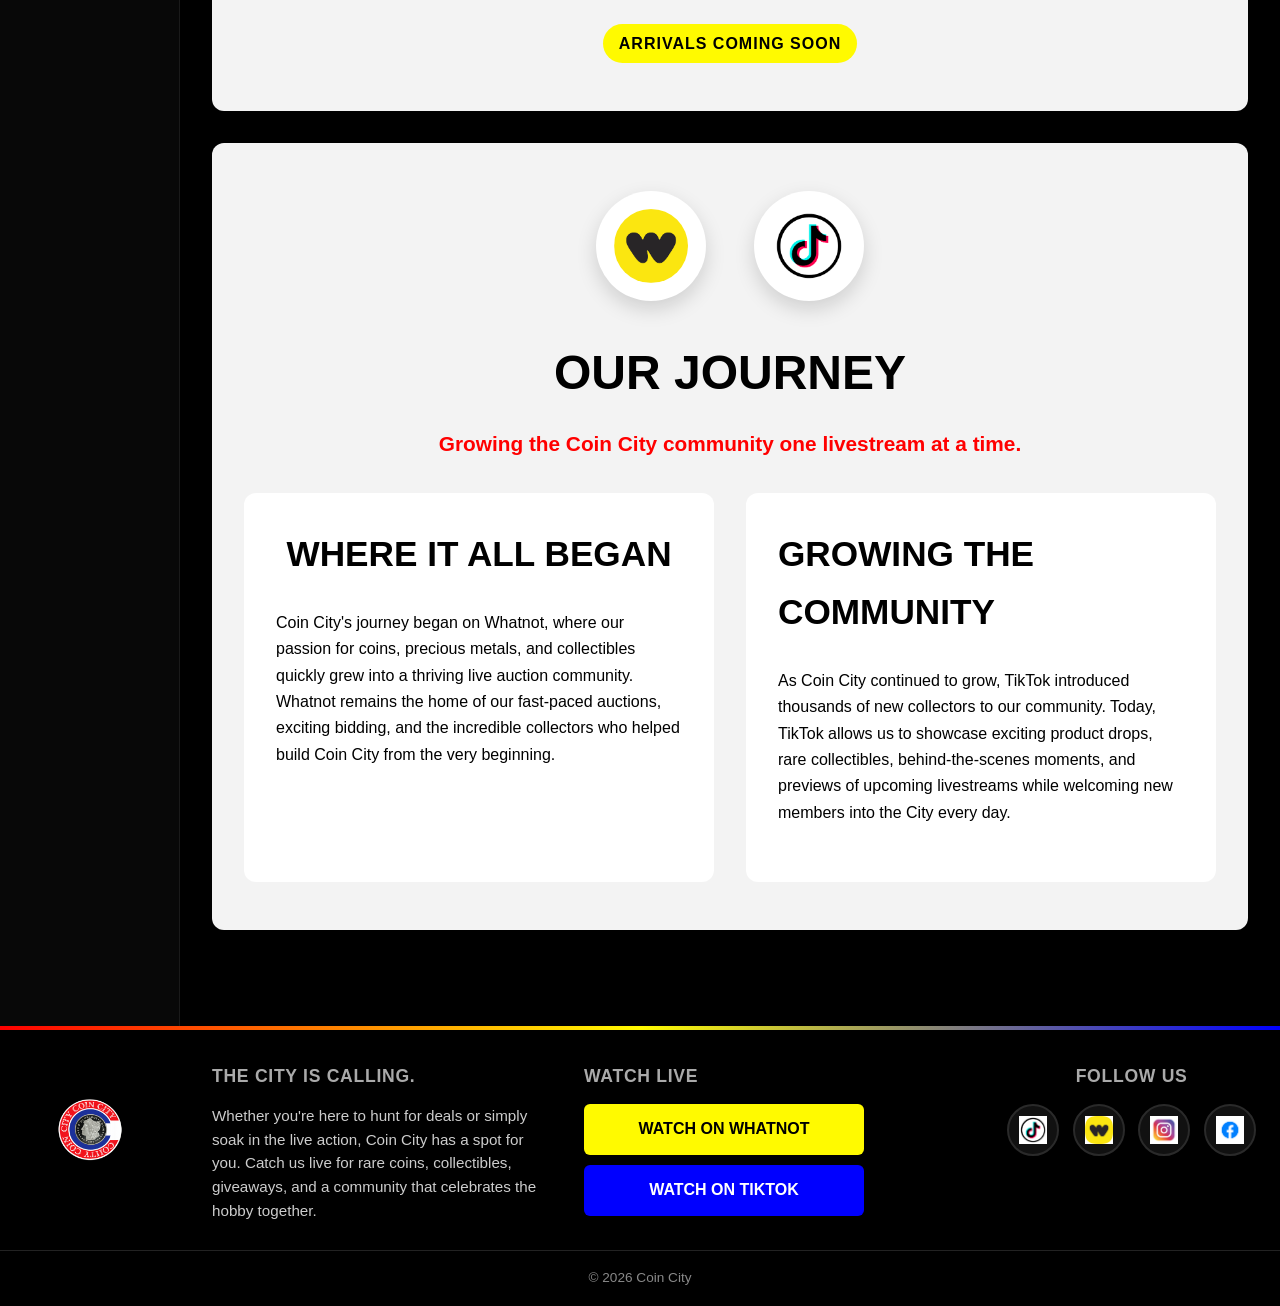
==== commit b1345c35: "Add files via upload" ====
--- a/coins.html
+++ b/coins.html
@@ -1,370 +1,332 @@
 <!DOCTYPE html>
 <html lang="en">
 <head>
-    <script async src="https://www.googletagmanager.com/gtag/js?id=G-XJTX67X2N4"></script>
-<script>
-  window.dataLayer = window.dataLayer || [];
-  function gtag(){dataLayer.push(arguments);}
-  gtag('js', new Date());
-
-  gtag('config', 'G-XJTX67X2N4');
-</script>
-<title>Coin City | Coins & Collectibles</title>
-
-<meta name="description"
-content="Explore the coins, bullion, paper currency, and collectibles featured during Coin City's exciting live auctions and community events.">
- <meta charset="utf-8">
-  <meta name="viewport" content="width=device-width, initial-scale=1.0">
-   <link rel="stylesheet" href="cc.css">
+  <meta charset="utf-8">
+  <meta name="viewport" content="width=device-width, initial-scale=1.0, viewport-fit=cover">
+  <meta name="description" content="Explore the coins, bullion, paper currency, and collectibles featured during Coin City's exciting live auctions and community events.">
+  <title>Coin City | Coins &amp; Collectibles</title>
+  <link rel="icon" href="favicon.png" type="image/png">
+  <meta name="theme-color" content="#000000">
+  <link rel="apple-touch-icon" href="apple-touch-icon.png">
+  <meta property="og:type" content="website">
+  <meta property="og:site_name" content="Coin City">
+  <meta property="og:title" content="Coin City | Coins &amp; Collectibles">
+  <meta property="og:description" content="Explore the coins, bullion, paper currency, and collectibles featured during Coin City's exciting live auctions and community events.">
+  <meta property="og:image" content="og-image.png">
+  <meta name="twitter:card" content="summary_large_image">
+  <meta name="twitter:title" content="Coin City | Coins &amp; Collectibles">
+  <meta name="twitter:description" content="Explore the coins, bullion, paper currency, and collectibles featured during Coin City's exciting live auctions and community events.">
+  <meta name="twitter:image" content="og-image.png">
+  <link rel="stylesheet" href="cc.css">
+  <script async src="https://www.googletagmanager.com/gtag/js?id=G-XJTX67X2N4"></script>
+  <script>
+    window.dataLayer = window.dataLayer || [];
+    function gtag(){dataLayer.push(arguments);}
+    gtag('js', new Date());
+    gtag('config', 'G-XJTX67X2N4');
+  </script>
 </head>
-<body id="index">
+<body id="coins">
+<a class="skip-link" href="#main-content">Skip to main content</a>
 <div id="wrapper">
-<header>
-  <div class="hero-area">
-    <div class="animation">
-      <img src="livestream.gif" alt="Live stream animation">
-    </div>
-
-    <img src="logo.png"
-         alt="Coin City logo"
-         class="logo">
-  </div>
-
-  <h1><a href="index.html">Coin City</a></h1>
-
-  <div class="header-buttons">
+<header class="site-header">
+  <div class="header-logo-col">
+    <a href="index.html" class="logo-link">
+      <img src="logo.png" alt="Coin City logo" class="logo" width="130" height="130" fetchpriority="high">
+    </a>
+  </div>
+  <div class="header-brand">
+    <div class="header-title-group">
+      <h1><a href="index.html">Coin City</a></h1>
+      <p class="header-tagline">Coins, Collectibles &amp; Community</p>
+    </div>
+  </div>
+
+  <div class="header-actions">
+    <p class="header-cta-label">Watch Live</p>
+    <div class="header-live-row">
+      <div class="animation">
+        <img src="livestream.gif" alt="" width="70" height="70" aria-hidden="true">
+      </div>
+      <div class="header-buttons">
     <a class="watch-button whatnot-button"
-       href="https://www.whatnot.com/user/coincity?sender_id=5506198&sharing_channel=sms"
-       target="_blank">
+       href="https://www.whatnot.com/user/coincity"
+       target="_blank"
+       rel="noopener noreferrer">
       Watch on Whatnot
     </a>
-
     <a class="watch-button tiktok-button"
        href="https://www.tiktok.com/@coincitycoins"
-       target="_blank">
+       target="_blank"
+       rel="noopener noreferrer">
       Watch on TikTok
     </a>
+    </div>
+    </div>
   </div>
 </header>
-  <nav>
-    <a href="index.html">Coin City</a>
-    <a href="merchandise.html">Merchandise</a>
-    <a href="coins.html">Coins & Collectibles</a>
-    <a href="live.html">Live!</a>
-    <a href="crew.html">Meet the Crew</a>
-    <a href="contact.html">Get in Touch</a>
-  </nav>
-
-  <main>
-    <section class="coins-hero">
-
-    <h2>Coins & Collectibles</h2>
-
-    <p class="coins-tagline">
-        Discover history. Collect value. Experience the thrill.
+
+<nav aria-label="Main Navigation">
+  <a href="index.html">Coin City</a>
+  <a href="merchandise.html">Merchandise</a>
+  <a href="coins.html" aria-current="page">Coins &amp; Collectibles</a>
+  <a href="live.html">Live!</a>
+  <a href="crew.html">Meet the Crew</a>
+  <a href="contact.html">Get in Touch</a>
+</nav>
+
+<main id="main-content">
+  <section class="coins-hero reveal">
+    <img src="coinscc.png"
+         alt="Coin City coins and collectibles graphic"
+         class="coins-banner"
+         width="700"
+         height="350"
+         loading="lazy"
+         decoding="async">
+    <h2>Coins &amp; Collectibles</h2>
+    <p class="coins-tagline">Discover history. Collect value. Experience the thrill.</p>
+    <p>
+      From rare coins and precious metals to certified collectibles and exclusive
+      products from world-renowned mints, Coin City brings together something for
+      every collector. Whether you're just beginning your collecting journey or
+      searching for your next prized piece, every livestream offers exciting
+      discoveries waiting to be uncovered.
     </p>
-
-    <p>
-        From rare coins and precious metals to certified collectibles and exclusive
-        products from world-renowned mints, Coin City brings together something for
-        every collector. Whether you're just beginning your collecting journey or
-        searching for your next prized piece, every livestream offers exciting
-        discoveries waiting to be uncovered.
+    <div class="buttons">
+      <a class="watch-button city-button" href="live.html">Browse Our Live Auctions</a>
+    </div>
+  </section>
+
+  <section class="brands reveal">
+    <h2>Brands We Carry</h2>
+    <p class="brands-tagline">Something for every collector.</p>
+    <p class="brands-intro">
+      From iconic entertainment franchises to sports memorabilia and pop culture favorites,
+      Coin City offers a wide variety of licensed collectibles alongside rare coins and
+      precious metals. Our inventory is always changing, so every livestream brings
+      exciting new discoveries.
     </p>
 
-    <div class="buttons">
-        <a class="watch-button whatnot-button"
-           href="live.html">
-           Browse Our Live Auctions
+    <div class="brand-grid">
+      <article class="brand-card">
+        <div class="brand-logo"><img src="disney.png" alt="Disney collectibles" width="200" height="120" loading="lazy" decoding="async"></div>
+        <h3>Disney</h3>
+      </article>
+      <article class="brand-card">
+        <div class="brand-logo"><img src="marvel.png" alt="Marvel collectibles" width="200" height="120" loading="lazy" decoding="async"></div>
+        <h3>Marvel</h3>
+      </article>
+      <article class="brand-card">
+        <div class="brand-logo"><img src="starwars.png" alt="Star Wars collectibles" width="200" height="120" loading="lazy" decoding="async"></div>
+        <h3>Star Wars</h3>
+      </article>
+      <article class="brand-card">
+        <div class="brand-logo"><img src="dc.png" alt="DC collectibles" width="200" height="120" loading="lazy" decoding="async"></div>
+        <h3>DC</h3>
+      </article>
+      <article class="brand-card">
+        <div class="brand-logo"><img src="startrek.png" alt="Star Trek collectibles" width="200" height="120" loading="lazy" decoding="async"></div>
+        <h3>Star Trek</h3>
+      </article>
+      <article class="brand-card">
+        <div class="brand-logo"><img src="transformers.png" alt="Transformers collectibles" width="200" height="120" loading="lazy" decoding="async"></div>
+        <h3>Transformers</h3>
+      </article>
+      <article class="brand-card">
+        <div class="brand-logo"><img src="ufc.png" alt="UFC collectibles" width="200" height="120" loading="lazy" decoding="async"></div>
+        <h3>UFC</h3>
+      </article>
+      <article class="brand-card">
+        <div class="brand-logo"><img src="wb.png" alt="Warner Bros collectibles" width="200" height="120" loading="lazy" decoding="async"></div>
+        <h3>Warner Bros.</h3>
+      </article>
+      <article class="brand-card">
+        <div class="brand-logo"><img src="harrypotter.webp" alt="Harry Potter collectibles" width="200" height="120" loading="lazy" decoding="async"></div>
+        <h3>Harry Potter</h3>
+      </article>
+      <article class="brand-card">
+        <div class="brand-logo"><img src="invincible.png" alt="Invincible collectibles" width="200" height="120" loading="lazy" decoding="async"></div>
+        <h3>Invincible</h3>
+      </article>
+      <article class="brand-card">
+        <div class="brand-logo"><img src="mlb.webp" alt="Major League Baseball collectibles" width="200" height="120" loading="lazy" decoding="async"></div>
+        <h3>MLB</h3>
+      </article>
+      <article class="brand-card">
+        <div class="brand-logo"><img src="nick.png" alt="Nickelodeon collectibles" width="200" height="120" loading="lazy" decoding="async"></div>
+        <h3>Nickelodeon</h3>
+      </article>
+      <article class="brand-card">
+        <div class="brand-logo"><img src="turtles.png" alt="Teenage Mutant Ninja Turtles collectibles" width="200" height="120" loading="lazy" decoding="async"></div>
+        <h3>TMNT</h3>
+      </article>
+      <article class="brand-card">
+        <div class="brand-logo"><img src="pokemon.png" alt="Pokémon collectibles" width="200" height="120" loading="lazy" decoding="async"></div>
+        <h3>Pokémon</h3>
+      </article>
+      <article class="brand-card">
+        <div class="brand-logo"><img src="wwe.png" alt="WWE collectibles" width="200" height="120" loading="lazy" decoding="async"></div>
+        <h3>WWE</h3>
+      </article>
+    </div>
+  </section>
+
+  <section class="featured-collection reveal">
+    <h2>Featured Collections</h2>
+    <p class="collection-tagline">Collector favorites worth discovering.</p>
+
+    <article class="featured-item">
+      <div class="featured-heading">
+        <h3>Geiger Edelmetalle</h3>
+        <p>World-class craftsmanship and advanced security.</p>
+      </div>
+      <div class="geiger-section">
+        <div class="geiger-images">
+          <img src="geiger1.JPG" alt="Front of a Geiger silver bar" width="200" height="200" loading="lazy" decoding="async">
+          <img src="geiger2.jpeg" alt="Reverse of a Geiger silver bar illuminated under ultraviolet light" width="200" height="200" loading="lazy" decoding="async">
+        </div>
+        <div class="geiger-text">
+          <h3>A Collector's Favorite</h3>
+          <p>
+            Geiger bars are known for world-class anti-counterfeiting features.
+            Their bars feature reeded edges and a proprietary invisible varnish
+            on the reverse side. When exposed to ultraviolet light, an illuminated
+            LEV rhombus and the minting year become visible.
+          </p>
+          <p>
+            These advanced security features, combined with exceptional
+            craftsmanship and elegant designs, have made Geiger products
+            favorites among investors and collectors worldwide.
+          </p>
+        </div>
+      </div>
+    </article>
+
+    <article class="featured-item">
+      <div class="featured-heading">
+        <h3>Agoro Blind Boxes</h3>
+        <p>Limited releases with a surprise inside every box.</p>
+      </div>
+      <div class="geiger-section">
+        <div class="geiger-images">
+          <img src="agoro.jpeg" alt="Agoro blind box collectible packaging" width="200" height="200" loading="lazy" decoding="async">
+          <img src="agoro2.jpeg" alt="Figures available through Agoro blind boxes" width="200" height="200" loading="lazy" decoding="async">
+        </div>
+        <div class="geiger-text">
+          <h3>Limited Releases. Endless Surprises.</h3>
+          <p>
+            Agoro Blind Boxes have quickly become some of the most exciting
+            collectibles featured during Coin City livestreams. Each blind box
+            contains a surprise collectible from an officially licensed franchise,
+            making every opening a unique experience.
+          </p>
+          <p>
+            Coin City receives only a limited quantity of each release, so these
+            boxes often sell out quickly. Whether you are completing a collection,
+            searching for a rare chase piece, or hoping to uncover real gold,
+            every opening is a luck-of-the-draw experience.
+          </p>
+        </div>
+      </div>
+    </article>
+  </section>
+
+  <section class="release-calendar reveal">
+    <h2>Upcoming Releases</h2>
+    <p class="live-tagline">Mark your calendar for new products and limited drops.</p>
+    <p class="release-intro">
+      A full product release schedule is coming soon to this page.
+      Check back here for upcoming drops, dates, and limited releases as they become available.
+    </p>
+    <p class="coming-soon">Schedule Coming Soon</p>
+  </section>
+
+  <section class="new-arrivals reveal">
+    <h2>New Arrivals</h2>
+    <p class="live-tagline">See what has recently arrived in the City.</p>
+    <p class="arrivals-intro">
+      New arrival highlights will be listed here soon so you can see what's freshly in stock.
+      Until then, tune into our livestreams for the latest additions as they hit the City.
+    </p>
+    <p class="coming-soon">Arrivals Coming Soon</p>
+  </section>
+
+  <section class="platforms reveal">
+    <div class="live-logos">
+      <img src="whatnot.png" alt="Whatnot logo" width="110" height="110" decoding="async">
+      <img src="tiktok.png" alt="TikTok logo" width="110" height="110" decoding="async">
+    </div>
+    <h2>Our Journey</h2>
+    <p class="platform-tagline">Growing the Coin City community one livestream at a time.</p>
+
+    <div class="platform-grid">
+      <article class="platform-card">
+        <h3>Where It All Began</h3>
+        <p>
+          Coin City's journey began on Whatnot, where our passion for coins,
+          precious metals, and collectibles quickly grew into a thriving live
+          auction community. Whatnot remains the home of our fast-paced auctions,
+          exciting bidding, and the incredible collectors who helped build Coin
+          City from the very beginning.
+        </p>
+      </article>
+      <article class="platform-card">
+        <h3>Growing the Community</h3>
+        <p>
+          As Coin City continued to grow, TikTok introduced thousands of new
+          collectors to our community. Today, TikTok allows us to showcase
+          exciting product drops, rare collectibles, behind-the-scenes moments,
+          and previews of upcoming livestreams while welcoming new members into
+          the City every day.
+        </p>
+      </article>
+    </div>
+  </section>
+</main>
+
+<footer class="site-footer">
+  <div class="footer-top">
+    <div class="footer-logo-col">
+      <a href="index.html" class="footer-logo-link">
+        <img src="logo.png" alt="Coin City logo" class="footer-logo" width="165" height="165" decoding="async">
+      </a>
+    </div>
+    <div class="footer-about">
+      <h3>The City is Calling.</h3>
+      <p>Whether you're here to hunt for deals or simply soak in the live action, Coin City has a spot for you. Catch us live for rare coins, collectibles, giveaways, and a community that celebrates the hobby together.</p>
+    </div>
+    <div class="footer-live-col">
+      <h3>Watch Live</h3>
+      <div class="footer-live-links">
+        <a class="watch-button whatnot-button" href="https://www.whatnot.com/user/coincity" target="_blank" rel="noopener noreferrer">Watch on Whatnot</a>
+        <a class="watch-button tiktok-button" href="https://www.tiktok.com/@coincitycoins" target="_blank" rel="noopener noreferrer">Watch on TikTok</a>
+      </div>
+    </div>
+
+    <div class="footer-right">
+      <h3>Follow Us</h3>
+      <div class="social-icons">
+        <a href="https://www.tiktok.com/@coincitycoins" target="_blank" rel="noopener noreferrer" aria-label="Coin City on TikTok">
+          <img src="tiktok.png" alt="" width="58" height="58" decoding="async">
         </a>
-    </div>
-
-</section>
-<section class="brands">
-
-    <h2>Brands We Carry</h2>
-
-    <p class="brands-tagline">
-        Something for every collector.
-    </p>
-
-    <p class="brands-intro">
-        From iconic entertainment franchises to sports memorabilia and pop culture favorites,
-        Coin City offers a wide variety of licensed collectibles alongside rare coins and
-        precious metals. Our inventory is always changing, so every livestream brings
-        exciting new discoveries.
-    </p>
-
-    <div class="brand-grid">
-
-        <div class="brand-card">
-            <div class="brand-logo">
-            <img src="disney.png" alt="Disney collectibles" loading="lazy">
-            </div>
-            <h3>Disney</h3>
-        </div>
-
-        <div class="brand-card">
-            <div class="brand-logo">
-            <img src="marvel.png" alt="Marvel collectibles" loading="lazy">
-            </div>
-            <h3>Marvel</h3>
-        </div>
-
-        <div class="brand-card">
-            <div class="brand-logo">
-            <img src="starwars.png" alt="Star Wars collectibles" loading="lazy">
-            </div>
-            <h3>Star Wars</h3>
-        </div>
-
-        <div class="brand-card">
-             <div class="brand-logo">
-            <img src="dc.png" alt="DC collectibles" loading="lazy">
-            </div>
-            <h3>DC</h3>
-        </div>
-
-        <div class="brand-card">
-            <div class="brand-logo">
-            <img src="startrek.png" alt="Star Trek collectibles" loading="lazy">
-            </div>
-            <h3>Star Trek</h3>
-        </div>
-
-        <div class="brand-card">
-            <div class="brand-logo">
-            <img src="transformers.png" alt="Transformers collectibles" loading="lazy">
-            </div>
-            <h3>Transformers</h3>
-        </div>
-
-        <div class="brand-card">
-             <div class="brand-logo">
-            <img src="ufc.png" alt="UFC collectibles" loading="lazy">
-            </div>
-            <h3>UFC</h3>
-        </div>
-
-        <div class="brand-card">
-            <div class="brand-logo">
-            <img src="wb.png" alt="Warner Bros collectibles" loading="lazy">
-            </div>
-            <h3>Warner Bros.</h3>
-        </div>
-
-        <div class="brand-card">
-            <div class="brand-logo">
-            <img src="harrypotter.webp" alt="Harry Potter collectibles" loading="lazy">
-            </div>
-            <h3>Harry Potter</h3>
-        </div>
-
-        <div class="brand-card">
-             <div class="brand-logo">
-            <img src="invincible.png" alt="Invincible collectibles" loading="lazy">
-            </div>
-            <h3>Invincible</h3>
-        </div>
-
-        <div class="brand-card"> 
-            <div class="brand-logo">
-            <img src="mlb.webp" alt="Major League Baseball collectibles" loading="lazy">
-            </div>
-            <h3>MLB</h3>
-        </div>
-
-        <div class="brand-card">
-            <div class="brand-logo">
-            <img src="nick.png" alt="Nickelodeon collectibles" loading="lazy">
-            </div>
-            <h3>Nickelodeon</h3>
-        </div>
-
-        <div class="brand-card">
-            <div class="brand-logo">
-            <img src="turtles.png" alt="Teenage Mutant Ninja Turtles collectibles" loading="lazy">
-            </div>
-            <h3>TMNT</h3>
-        </div>
-
-        <div class="brand-card">
-             <div class="brand-logo">
-            <img src="pokemon.png" alt="Pokémon collectibles" loading="lazy">
-            </div>
-            <h3>Pokémon</h3>
-        </div>
-
-        <div class="brand-card">
-            <div class="brand-logo">
-            <img src="wwe.png" alt="WWE collectibles" loading="lazy">
-            </div>
-            <h3>WWE</h3>
-        </div>
-
-    </div>
-
-</section>
-    <section class="platforms">
-
-    <h2>Our Journey</h2>
-
-    <p class="platform-tagline">
-        Growing the Coin City community one livestream at a time.
-    </p>
-
-    <div class="platform-grid">
-
-        <div class="platform-card">
-
-            <h3>Where It All Began</h3>
-
-            <p>
-                Coin City's journey began on Whatnot, where our passion for coins,
-                precious metals, and collectibles quickly grew into a thriving live
-                auction community. Whatnot remains the home of our fast-paced auctions,
-                exciting bidding, and the incredible collectors who helped build Coin
-                City from the very beginning.
-            </p>
-
-        </div>
-
-        <div class="platform-card">
-
-            <h3>Growing the Community</h3>
-
-            <p>
-                As Coin City continued to grow, TikTok introduced thousands of new
-                collectors to our community. Today, TikTok allows us to showcase
-                exciting product drops, rare collectibles, behind-the-scenes moments,
-                and previews of upcoming livestreams while welcoming new members into
-                the City every day.
-            </p>
-
-        </div>
-
-    </div>
-
-</section>
-3. Featured Collection
-<section class="featured-collection">
-
-    <h2>Featured Collection</h2>
-
-    <p class="collection-tagline">
-        Geiger Edelmetalle
-    </p>
-
-    <div class="geiger-section">
-
-        <div class="geiger-images">
-
-            <img src="geiger1.JPG"
-                 alt="Front of a Geiger silver bar">
-
-            <img src="geiger2.jpeg"
-                 alt="Reverse side of a Geiger silver bar under ultraviolet light">
-
-        </div>
-
-        <div class="geiger-text">
-
-            <h3>A Collector's Favorite</h3>
-
-            <p>
-                Geiger bars are known for world-class anti-counterfeiting features.
-                Their bars feature reeded edges and a proprietary, invisible varnish
-                on the reverse side. When exposed to UV light, an illuminated
-                LEV rhombus and the minting year become visible.
-            </p>
-
-            <p>
-                These advanced security features, combined with exceptional
-                craftsmanship and elegant designs, have made Geiger products
-                favorites among both investors and collectors worldwide.
-            </p>
-
-        </div>
-
-    </div>
-    <br>
-    <br>
-    <br>
- <p class="collection-tagline">
-        Agoro Blind Boxes
-    </p>
-
-    <div class="geiger-section">
-
-        <div class="geiger-images">
-
-            <img src="agoro.jpeg"
-                 alt="Agoro Blind Box Collection">
-
-            <img src="agoro2.jpeg"
-                 alt="Agoro Blind Box Figures">
-
-        </div>
-
-        <div class="geiger-text">
-
-            <h3>Limited Releases. Endless Surprises.</h3>
-
-            <p>
-                Agoro Blind Boxes have quickly become one of the most exciting
-                collectibles featured during Coin City livestreams. Each blind box
-                contains a surprise collectible from officially licensed franchises,
-                making every opening a unique experience. </p>
-                <p>Because Coin City receives only a limited quantity of each release,
-                these blind boxes often sell out quickly during our livestreams.
-                Whether you're hoping to complete a collection or uncover a rare
-                chase figure, you'll want to grab yours before they're gone. Part of the excitement is never knowing what you'll pull—every blind box is a luck-of-the-draw experience, and some fortunate collectors may even score real gold hidden inside.
-            </p>
-
-        </div>
-
-    </div>
-</section>
-  </main>
-
-<footer>
-
-  <div class="footer-left">
-    <h3>The City is Calling.</h3>
-    <p>Whether you're here to hunt for deals or just soak in the live action, Coin City has a spot for you. Click the links to catch us live, discover exclusive products, and win big!</p>
-  </div>
-
-  <div class="footer-live-links">
-    <a class="watch-button whatnot-button" href="https://www.whatnot.com/user/coincity?sender_id=5506198&sharing_channel=sms" target="_blank">Watch on Whatnot</a>
-    <a class="watch-button tiktok-button" href="https://www.tiktok.com/@coincitycoins" target="_blank">Watch on TikTok</a>
-  </div>
-
-  <div class="footer-right">
-    <h3>Follow Us</h3>
-
-    <div class="social-icons">
-      <a href="https://www.tiktok.com/@coincitycoins" target="_blank">
-        <img src="tiktok.png" alt="TikTok">
-      </a>
-
-      <a href="https://www.whatnot.com/user/coincity?sender_id=5506198&sharing_channel=sms" target="_blank">
-        <img src="whatnot.png" alt="Whatnot">
-      </a>
-
-      <a href="https://www.instagram.com/coincity1?igsh=MTN3eWVmMmRxY3hnbg%3D%3D&utm_source=qr" target="_blank">
-        <img src="instagram.jpg" alt="Instagram">
-      </a>
-
-      <a href="https://www.facebook.com/" target="_blank">
-        <img src="facebook.png" alt="Facebook">
-      </a>
-    </div>
-
+        <a href="https://www.whatnot.com/user/coincity" target="_blank" rel="noopener noreferrer" aria-label="Coin City on Whatnot">
+          <img src="whatnot.png" alt="" width="58" height="58" decoding="async">
+        </a>
+        <a href="https://www.instagram.com/coincity1" target="_blank" rel="noopener noreferrer" aria-label="Coin City on Instagram">
+          <img src="instagram.jpg" alt="" width="58" height="58" decoding="async">
+        </a>
+        <a href="https://www.facebook.com/CoinCity10" target="_blank" rel="noopener noreferrer" aria-label="Coin City on Facebook">
+          <img src="facebook.png" alt="" width="58" height="58" decoding="async">
+        </a>
+      </div>
+    </div>
+  </div>
+  <div class="footer-bottom">
     <p class="copyright">&copy; 2026 Coin City</p>
   </div>
-
 </footer>
-
 </div>
+<script src="cc.js" defer></script>
 </body>
-</html>+</html>
--- a/cc.css
+++ b/cc.css
@@ -1,58 +1,196 @@
-* {
+/* ==========================================================================
+   1. Variables & Reset
+   ========================================================================== */
+
+*,
+*::before,
+*::after {
   margin: 0;
   padding: 0;
   box-sizing: border-box;
 }
+
 :root {
   --text: #ffffff;
   --background: #000000;
   --primary: #0000ff;
   --secondary: #ff0000;
   --accent: #fffa00;
-}
+  --panel-bg: #f3f3f3;
+  --text-dark: #000000;
+  --text-muted: #666666;
+  --border-light: #dddddd;
+  --heading-font: Impact, Haettenschweiler, sans-serif;
+  --body-font: Arial, Helvetica, sans-serif;
+  --heading-xl: 3em;
+  --heading-lg: 2.5em;
+  --heading-md: 2.2em;
+  --body-lg: 1.1em;
+  --line-height: 1.65;
+  --section-padding: 3em 2em;
+  --section-radius: 12px;
+  --content-max: 750px;
+  --main-max: 1200px;
+  --card-hover-lift: -6px;
+  --card-shadow: 0 10px 22px rgba(0, 0, 0, 0.18);
+  --transition-fast: 0.25s ease;
+  --transition-medium: 0.3s ease;
+  --header-shadow: 0 4px 24px rgba(0, 0, 0, 0.45);
+  --brand-gradient: linear-gradient(90deg, var(--secondary) 0%, var(--accent) 50%, var(--primary) 100%);
+  --text-subtle: #aaaaaa;
+  --nav-width: 180px;
+}
+
 body {
-  font-family: Arial, Helvetica, sans-serif;
-  color: #000;
-  background-color: #fff;
-}
+  font-family: var(--body-font);
+  color: var(--text-dark);
+  background-color: #ffffff;
+  line-height: var(--line-height);
+  -webkit-text-size-adjust: 100%;
+  padding-left: env(safe-area-inset-left);
+  padding-right: env(safe-area-inset-right);
+}
+
+html {
+  scroll-behavior: smooth;
+}
+
+/* ==========================================================================
+   2. Layout
+   ========================================================================== */
+
+.skip-link {
+  position: absolute;
+  top: -100%;
+  left: 1rem;
+  z-index: 1000;
+  padding: 0.75em 1.25em;
+  background-color: var(--accent);
+  color: var(--background);
+  font-weight: bold;
+  text-decoration: none;
+  border-radius: 6px;
+}
+
+.skip-link:focus {
+  top: 1rem;
+}
+
 #wrapper {
   width: 100%;
   min-height: 100vh;
   display: grid;
-  grid-template-columns: 180px 1fr;
+  grid-template-columns: var(--nav-width) 1fr;
   grid-template-areas:
     "header header"
     "nav main"
     "footer footer";
   position: relative;
 }
-header {
+
+header,
+.site-header {
   grid-area: header;
-  min-height: 120px;
+  position: relative;
+  display: grid;
+  grid-template-columns: var(--nav-width) 1fr auto;
+  grid-template-areas: "logo title actions";
+  align-items: center;
+  background-color: var(--background);
+  padding: 0.5em 2em 0.5em 0;
+  gap: 0 1.5em;
+  box-shadow: var(--header-shadow);
+}
+
+.header-logo-col {
+  grid-area: logo;
+  display: flex;
+  justify-content: center;
+  align-items: center;
+  padding: 0.25em 0.5em;
+}
+
+.header-brand {
+  grid-area: title;
   display: flex;
   align-items: center;
-  background-color: var(--background);
-  padding: 0.75em 2em;
-  gap: 1.5em;
-}
-
-.hero-area {
+  min-width: 0;
+}
+
+.site-header::after {
+  content: "";
+  position: absolute;
+  left: 0;
+  right: 0;
+  bottom: 0;
+  height: 4px;
+  background: var(--brand-gradient);
+}
+
+.header-title-group {
+  display: flex;
+  flex-direction: column;
+  gap: 0.2em;
+}
+
+.header-tagline {
+  margin: 0;
+  color: var(--text-subtle);
+  font-size: 0.95em;
+  font-weight: bold;
+  letter-spacing: 0.04em;
+  text-transform: uppercase;
+}
+
+.header-actions {
+  grid-area: actions;
+  display: flex;
+  flex-direction: column;
+  align-items: flex-end;
+  gap: 0.5em;
+  margin-left: 0;
+}
+
+.header-live-row {
   display: flex;
   align-items: center;
   gap: 1em;
+}
+
+.header-live-row .animation {
   flex-shrink: 0;
 }
 
-.animation img {
-  width: 65px;
-  height: 65px;
+.header-live-row .animation img {
+  width: 70px;
+  height: 70px;
   object-fit: contain;
   display: block;
 }
 
+.header-cta-label {
+  margin: 0;
+  color: var(--text-subtle);
+  font-size: 0.8em;
+  font-weight: bold;
+  letter-spacing: 0.15em;
+  text-transform: uppercase;
+}
+
+.logo-link {
+  flex-shrink: 0;
+  display: block;
+  transition: transform var(--transition-fast);
+}
+
+.logo-link:hover,
+.logo-link:focus-visible {
+  transform: scale(1.03);
+}
+
 .logo {
-  width: 105px;
-  height: 105px;
+  width: 130px;
+  height: 130px;
   object-fit: contain;
   display: block;
   margin: 0;
@@ -60,11 +198,10 @@
 
 header h1 {
   margin: 0;
-  font-size: 3em;
-  line-height: 1;
+  font-size: clamp(1.5rem, 4vw, var(--heading-xl));
+  line-height: 1.1;
   text-transform: uppercase;
-  font-family: Impact, Haettenschweiler, sans-serif;
-  white-space: nowrap;
+  font-family: var(--heading-font);
 }
 
 header h1 a {
@@ -75,8 +212,9 @@
 .header-buttons {
   display: flex;
   align-items: center;
-  gap: 1em;
-  margin-left: auto;
+  flex-wrap: wrap;
+  gap: 0.75em;
+  margin-left: 0;
 }
 
 .header-buttons .watch-button {
@@ -84,529 +222,1158 @@
   min-width: 210px;
   text-align: center;
 }
+
+nav {
+  grid-area: nav;
+  background-color: #080808;
+  padding: 2em 0.75em;
+  text-align: center;
+  border-right: 1px solid #1a1a1a;
+}
+
+nav::before {
+  content: "Menu";
+  display: block;
+  margin-bottom: 1.25em;
+  padding: 0 0.5em;
+  color: var(--accent);
+  font-size: 0.72em;
+  font-weight: bold;
+  letter-spacing: 0.22em;
+  text-transform: uppercase;
+}
+
+nav a {
+  display: block;
+  text-decoration: none;
+  margin: 0.35em 0.5em;
+  padding: 0.85em 0.75em;
+  font-size: 1em;
+  font-weight: bold;
+  border-radius: 8px;
+  border-left: 3px solid transparent;
+  transition:
+    color var(--transition-fast),
+    background-color var(--transition-fast),
+    transform var(--transition-fast),
+    border-color var(--transition-fast);
+}
+
+nav a:link {
+  color: var(--accent);
+}
+
+nav a:visited {
+  color: var(--text);
+}
+
+nav a:hover {
+  color: var(--accent);
+  background-color: #141414;
+  border-left-color: var(--accent);
+  transform: translateX(4px);
+}
+
+nav a:active {
+  color: var(--primary);
+}
+
+nav a[aria-current="page"] {
+  background-color: var(--primary);
+  color: var(--text);
+  font-weight: bold;
+  border-left-color: var(--accent);
+  box-shadow: inset 0 0 0 1px rgba(255, 255, 255, 0.08);
+}
+
+nav a:focus-visible {
+  outline: 4px solid var(--accent);
+  outline-offset: 3px;
+}
+
+main {
+  grid-area: main;
+  width: 100%;
+  padding: 2em;
+  padding-bottom: 4em;
+  background-color: var(--background);
+}
+
+main > section,
+main > .buttons-section {
+  max-width: var(--main-max);
+  margin-left: auto;
+  margin-right: auto;
+}
+
+footer,
+.site-footer {
+  grid-area: footer;
+  background-color: var(--background);
+  color: var(--text);
+  padding: 0;
+}
+
+.site-footer::before {
+  content: "";
+  display: block;
+  height: 4px;
+  background: var(--brand-gradient);
+}
+
+.footer-top {
+  display: grid;
+  grid-template-columns: var(--nav-width) minmax(0, 340px) minmax(220px, 280px) auto;
+  gap: 1.75em 2em;
+  width: 100%;
+  padding: 2em 1.5em 1.75em 0;
+  align-items: start;
+}
+
+.footer-bottom {
+  border-top: 1px solid #222222;
+  padding: 1em 2em;
+  text-align: center;
+}
+
+.footer-logo-col {
+  display: flex;
+  justify-content: center;
+  align-items: flex-start;
+  padding: 0 0.5em;
+}
+
+.footer-logo-link {
+  display: block;
+  line-height: 0;
+  transition: transform var(--transition-fast);
+}
+
+.footer-logo-link:hover,
+.footer-logo-link:focus-visible {
+  transform: scale(1.04);
+}
+
+.footer-logo {
+  width: 140px;
+  height: 140px;
+  object-fit: contain;
+  display: block;
+}
+
+.footer-about {
+  min-width: 0;
+  max-width: 340px;
+  padding-right: 0;
+}
+
+.footer-about h3 {
+  margin-bottom: 0.55em;
+}
+
+.footer-heading,
+.footer-about h3,
+.footer-right h3,
+.footer-live-col h3 {
+  margin-bottom: 0.75em;
+  font-family: var(--heading-font);
+  font-size: 1.1em;
+  text-transform: uppercase;
+  letter-spacing: 0.04em;
+  color: var(--text-subtle);
+}
+
+.footer-about p {
+  color: #cccccc;
+  line-height: 1.55;
+  max-width: 340px;
+  margin: 0;
+  font-size: 0.95em;
+}
+
+.footer-live-col {
+  justify-self: stretch;
+  width: 100%;
+  min-width: 0;
+  max-width: 280px;
+}
+
+.footer-live-links {
+  display: flex;
+  flex-direction: column;
+  gap: 0.65em;
+  align-items: stretch;
+  width: 100%;
+}
+
+.footer-live-links .watch-button {
+  width: 100%;
+  max-width: none;
+  margin: 0;
+  text-align: center;
+  padding: 0.75em 1.25em;
+  box-sizing: border-box;
+}
+
+.footer-right {
+  display: flex;
+  flex-direction: column;
+  align-items: center;
+  justify-self: end;
+  text-align: center;
+}
+
+.footer-right h3 {
+  margin-bottom: 0.75em;
+  align-self: center;
+}
+
+.social-icons {
+  display: flex;
+  justify-content: center;
+  align-items: center;
+  gap: 0.85em;
+  flex-wrap: wrap;
+  margin-bottom: 0;
+}
+
+.social-icons a {
+  display: flex;
+  align-items: center;
+  justify-content: center;
+  width: 52px;
+  height: 52px;
+  background-color: #111111;
+  border: 2px solid #2a2a2a;
+  border-radius: 50%;
+  transition:
+    border-color var(--transition-fast),
+    transform var(--transition-fast),
+    background-color var(--transition-fast);
+}
+
+.social-icons a:hover,
+.social-icons a:focus-visible {
+  border-color: var(--accent);
+  background-color: #1a1a1a;
+  transform: translateY(-3px);
+}
+
+.social-icons img {
+  width: 28px;
+  height: 28px;
+  object-fit: contain;
+  display: block;
+  transition: none;
+}
+
+.social-icons a:hover img,
+.social-icons a:focus-visible img {
+  transform: none;
+}
+
+.copyright {
+  margin: 0;
+  font-size: 0.85em;
+  color: #888888;
+}
+
+/* ==========================================================================
+   3. Buttons
+   ========================================================================== */
+
 .watch-button {
+  display: inline-flex;
+  align-items: center;
+  justify-content: center;
   color: var(--text);
   text-decoration: none;
   font-weight: bold;
   text-transform: uppercase;
   padding: 0.9em 1.8em;
   border-radius: 6px;
-  margin-left: 1em;
-}
-.watch-button:first-of-type {
+  margin-left: 0;
+  min-height: 44px;
+  -webkit-tap-highlight-color: transparent;
+  transition:
+    background-color var(--transition-fast),
+    color var(--transition-fast),
+    transform var(--transition-fast),
+    box-shadow var(--transition-fast);
+}
+
+.watch-button:hover {
+  transform: translateY(-3px);
+  box-shadow: 0 8px 18px rgba(0, 0, 0, 0.25);
+}
+
+.watch-button:active {
+  transform: translateY(0);
+}
+
+.watch-button.whatnot-button {
+  background-color: var(--accent);
+  color: var(--text-dark);
+}
+
+.watch-button.whatnot-button:hover,
+.watch-button.whatnot-button:focus-visible {
   background-color: var(--secondary);
-}
-.watch-button:last-of-type {
+  color: var(--text);
+}
+
+.watch-button.city-button {
+  background-color: var(--secondary);
+  color: var(--text);
+}
+
+.watch-button.city-button:hover,
+.watch-button.city-button:focus-visible {
+  background-color: var(--accent);
+  color: var(--text-dark);
+}
+
+.watch-button.tiktok-button {
   background-color: var(--primary);
-}
-.watch-button:hover {
+  color: var(--text);
+}
+
+.watch-button.tiktok-button:hover,
+.watch-button.tiktok-button:focus-visible {
+  background-color: #ff1a1a;
+  color: var(--text);
+}
+
+.watch-button.instagram-button,
+.watch-button.facebook-button,
+.social-cta .watch-button.tiktok-button {
+  background-color: var(--secondary);
+  color: var(--text);
+}
+
+.watch-button.instagram-button:hover,
+.watch-button.instagram-button:focus-visible,
+.watch-button.facebook-button:hover,
+.watch-button.facebook-button:focus-visible,
+.social-cta .watch-button.tiktok-button:hover,
+.social-cta .watch-button.tiktok-button:focus-visible {
   background-color: var(--accent);
-  color: var(--background);
-}
-.watch-button.whatnot-button {
-    background-color: #fffa00;
-    color: #000000;
-}
-
-.watch-button.whatnot-button:hover {
-    background-color: #ff0000;
-    color: #ffffff;
-}
-.watch-button.tiktok-button {
-    background-color: #0000ff; 
-    color: #ffffff;
-}
-
-.watch-button.tiktok-button:hover {
-    background-color: #ff1a1a;
-    color: #ffffff;
-}
-.product-title {
-    display: inline-block;
-    background-color: #ff1a1a !important;
-    color: #ffffff !important;
-    padding: 0.5em 1em;
-    border-radius: 6px;
-    font-weight: bold;
-    text-transform: uppercase;
-}
-nav {
-  grid-area: nav;
-  background-color: var(--background);
-  padding-top: 2em;
+  color: var(--text-dark);
+}
+
+.buttons {
+  display: flex;
+  justify-content: center;
+  flex-wrap: wrap;
+  gap: 1.5em;
+  margin: 2em 0;
+}
+
+/* ==========================================================================
+   4. Shared Section Panels & Typography
+   ========================================================================== */
+
+.welcome,
+.info,
+.livestream,
+.contact-section,
+.social-feed,
+.merch-hero,
+.merch-preview,
+.live-hero,
+.live-schedule,
+.live-platforms,
+.live-highlights,
+.brands,
+.platforms,
+.featured-collection,
+.coins-hero,
+.crew-section,
+.crew-hero,
+.streaming-daily,
+.release-calendar,
+.new-arrivals {
+  background-color: var(--panel-bg);
+  padding: var(--section-padding);
+  margin-bottom: 2em;
   text-align: center;
-}
-nav a {
+  border-radius: var(--section-radius);
+}
+
+.welcome h2,
+.info h2,
+.contact-section h2,
+.social-feed h2,
+.merch-hero h2,
+.merch-preview h2,
+.live-hero h2,
+.live-schedule h2,
+.live-platforms h2,
+.live-highlights h2,
+.brands h2,
+.platforms h2,
+.featured-collection h2,
+.coins-hero h2,
+.crew-section h2,
+.crew-hero h2,
+.streaming-daily h2,
+.release-calendar h2,
+.new-arrivals h2,
+.game-section h2 {
+  font-family: var(--heading-font);
+  font-size: var(--heading-xl);
+  text-transform: uppercase;
+  margin-bottom: 0.3em;
+}
+
+.livestream-text h2 {
+  font-family: var(--heading-font);
+  font-size: var(--heading-lg);
+  margin-bottom: 0.5em;
+}
+
+.merch-tagline,
+.coins-tagline,
+.live-tagline,
+.crew-tagline,
+.contact-tagline,
+.social-tagline,
+.brands-tagline,
+.platform-tagline,
+.collection-tagline {
+  font-size: 1.3em;
+  font-weight: bold;
+  color: var(--secondary);
+  margin-bottom: 1em;
+}
+
+.contact-tagline {
+  color: var(--primary);
+}
+
+.welcome p:first-of-type {
+  font-size: 1.3em;
+  font-weight: bold;
+  color: var(--secondary);
+  margin-bottom: 1em;
+}
+
+.welcome p:last-of-type,
+.info p,
+.contact-intro,
+.social-intro,
+.merch-hero p,
+.coins-hero p,
+.crew-hero p,
+.live-hero p,
+.live-schedule p,
+.brands-intro,
+.release-intro,
+.arrivals-intro,
+.schedule-note {
+  max-width: var(--content-max);
+  margin-left: auto;
+  margin-right: auto;
+  line-height: var(--line-height);
+  font-size: var(--body-lg);
+}
+
+.brands-intro,
+.live-hero p,
+.live-schedule p,
+.coins-hero p,
+.crew-hero p,
+.release-intro,
+.arrivals-intro,
+.schedule-note {
+  max-width: 800px;
+}
+
+.release-calendar .coming-soon,
+.new-arrivals .coming-soon {
+  margin-top: 1.25em;
+}
+
+.livestream-text p:first-of-type {
+  font-size: 1.3em;
+  font-weight: bold;
+  color: var(--primary);
+  margin-bottom: 1em;
+}
+
+.livestream-text p {
+  max-width: var(--content-max);
+  margin: 0 auto 1em;
+  line-height: var(--line-height);
+}
+
+main h2 {
+  position: relative;
+  display: inline-block;
+}
+
+main h2::after {
+  content: "";
+  position: absolute;
+  left: 0;
+  bottom: -8px;
+  width: 0;
+  height: 4px;
+  background: var(--primary);
+  transition: width 0.4s ease;
+}
+
+main h2:hover::after {
+  width: 100%;
+}
+
+.coming-soon,
+.merch-price {
+  display: inline-block;
+  padding: 0.4em 1em;
+  border-radius: 30px;
+  font-weight: bold;
+  text-transform: uppercase;
+  letter-spacing: 1px;
+}
+
+.coming-soon {
+  background-color: var(--accent);
+  color: var(--text-dark);
+}
+
+.merch-price {
+  background-color: var(--accent);
+  color: var(--text-dark);
+  text-decoration: none;
+  transition:
+    transform var(--transition-fast),
+    box-shadow var(--transition-fast);
+}
+
+a.merch-price:hover,
+a.merch-price:focus-visible {
+  color: var(--text-dark);
+  transform: translateY(-2px);
+  box-shadow: 0 4px 10px rgba(0, 0, 0, 0.18);
+}
+
+.merch-media-link {
   display: block;
   text-decoration: none;
-  margin: 1em;
-  padding: 0.9em 0.5em;
-  font-size: 1.1em;
-  font-weight: bold;
+  color: inherit;
+}
+
+/* ==========================================================================
+   5. Cards & Grids
+   ========================================================================== */
+
+.card-hover {
+  transition:
+    transform var(--transition-medium),
+    box-shadow var(--transition-medium);
+}
+
+.feature-card,
+.game-card,
+.social-card,
+.merch-card,
+.arrival-card,
+.platform-card,
+.brand-card,
+.team-member,
+.featured-item {
+  transition:
+    transform var(--transition-medium),
+    box-shadow var(--transition-medium);
+}
+
+.feature-card {
+  background-color: var(--panel-bg);
+  padding: 2em;
+  border-radius: 8px;
+  box-shadow: 0 2px 8px rgba(0, 0, 0, 0.06);
+}
+
+.feature-card h3,
+.game-card h3,
+.social-card h3,
+.merch-card h3,
+.arrival-card h3 {
+  text-transform: uppercase;
+}
+
+.feature-card p,
+.game-card p,
+.social-card p {
+  color: var(--text-muted);
+  line-height: var(--line-height);
+}
+
+.features {
+  display: grid;
+  grid-template-columns: repeat(2, 1fr);
+  gap: 2em;
+  margin-top: 2em;
+}
+
+.game-section {
+  background-color: var(--background);
+  color: var(--text);
+  padding: var(--section-padding);
+  text-align: center;
+}
+
+.game-label {
+  color: var(--accent);
+  text-transform: uppercase;
+  font-weight: bold;
+  letter-spacing: 0.25em;
+  margin-bottom: 0.5em;
+}
+
+.game-cards {
+  display: grid;
+  grid-template-columns: repeat(3, 1fr);
+  gap: 2em;
+}
+
+.game-card {
+  background-color: var(--panel-bg);
+  color: var(--text-dark);
+  padding: 2em;
+  border-radius: var(--section-radius);
+  text-align: left;
+  position: relative;
+}
+
+.game-number {
+  font-family: var(--heading-font);
+  font-size: var(--heading-xl);
+  display: block;
+  margin-bottom: 0.3em;
+  color: var(--secondary);
+}
+
+.game-card:first-child .game-number,
+.game-card:last-child .game-number {
+  color: var(--primary);
+}
+
+.social-videos {
+  display: grid;
+  grid-template-columns: 1fr;
+  gap: 2em;
+  margin-top: 2em;
+  max-width: 520px;
+  margin-left: auto;
+  margin-right: auto;
+}
+
+.social-card {
+  background-color: #ffffff;
+  padding: 2em;
+  border-radius: var(--section-radius);
+  text-align: left;
+  overflow: hidden;
+  min-width: 0;
+}
+
+.social-embed {
+  width: 100%;
+  max-width: 100%;
+  overflow: hidden;
+  margin: 0 auto 1.5em;
+}
+
+.social-card blockquote.tiktok-embed {
+  margin: 0 auto;
+  max-width: 100% !important;
+  min-width: 0 !important;
+  width: 100% !important;
+}
+
+.social-card blockquote.tiktok-embed iframe {
+  max-width: 100% !important;
+  width: 100% !important;
+  min-width: 0 !important;
+}
+
+.social-cta {
+  margin-top: 3em;
+}
+
+.social-cta h3 {
+  font-family: var(--heading-font);
+  font-size: 2em;
+  text-transform: uppercase;
+  margin-bottom: 0.5em;
+}
+
+.social-cta p {
+  max-width: 700px;
+  margin: 0 auto 1.5em;
+  line-height: var(--line-height);
+}
+
+.merch-cards {
+  display: grid;
+  grid-template-columns: repeat(3, 1fr);
+  gap: 2em;
+  margin-top: 2em;
+}
+
+.merch-card {
+  background-color: #ffffff;
+  padding: 2em;
+  border-radius: var(--section-radius);
+  text-align: left;
+  overflow: hidden;
+}
+
+.merch-card p {
+  color: var(--text-dark);
+  line-height: var(--line-height);
+  margin-bottom: 1em;
+}
+
+.merch-image-group {
+  display: grid;
+  grid-template-columns: repeat(2, minmax(0, 1fr));
+  gap: 12px;
+  width: 100%;
+  margin-bottom: 18px;
+}
+
+.merch-image-group.single-image {
+  grid-template-columns: 1fr;
+}
+
+.merch-image {
+  display: block;
+  width: 100%;
+  height: 260px;
+  object-fit: contain;
+  background-color: #ffffff;
+  border-radius: 8px;
+}
+
+.merch-placeholder {
+  height: 180px;
+  display: flex;
+  justify-content: center;
+  align-items: center;
+  margin-bottom: 1.25em;
+  padding: 1em;
+  background-color: #eeeeee;
+  color: var(--text-muted);
+  border: 2px dashed #bbbbbb;
+  border-radius: 10px;
+  font-weight: bold;
+  text-align: center;
+}
+
+.product-title,
+.mystery-title {
+  display: inline-block;
+  padding: 0.5em 1em;
   border-radius: 6px;
-}
-nav a:link {
-  color: var(--accent);
-}
-nav a:visited {
-  color: var(--secondary);
-}
-nav a:hover {
+  font-weight: bold;
+  text-transform: uppercase;
+  text-decoration: none;
+  transition:
+    transform var(--transition-fast),
+    box-shadow var(--transition-fast);
+}
+
+.product-title {
+  background-color: var(--secondary);
+  color: var(--text);
+}
+
+.mystery-title {
+  background-color: var(--primary);
+  color: var(--text);
+  letter-spacing: 1px;
+}
+
+.product-title:hover,
+.product-title:focus-visible,
+.mystery-title:hover,
+.mystery-title:focus-visible {
+  transform: translateY(-2px);
+  box-shadow: 0 4px 10px rgba(0, 0, 0, 0.18);
+}
+
+.mystery-card {
+  grid-column: 1 / -1;
+  display: flex;
+  justify-content: space-between;
+  align-items: center;
+  gap: 3em;
+  text-align: left;
+}
+
+.mystery-text {
+  flex: 1;
+}
+
+.mystery-img {
+  width: 280px;
+  max-width: 35%;
+  height: auto;
+  aspect-ratio: 1;
+  object-fit: contain;
+  flex-shrink: 0;
+}
+
+.brand-grid {
+  display: grid;
+  grid-template-columns: repeat(3, 1fr);
+  gap: 2em;
+  margin-top: 2.5em;
+}
+
+.brand-card {
+  text-align: center;
+}
+
+.brand-card:hover,
+.platform-card:hover,
+.merch-card:hover,
+.arrival-card:hover,
+.team-member:hover,
+.featured-item:hover,
+.feature-card:hover,
+.game-card:hover {
+  transform: translateY(var(--card-hover-lift));
+  box-shadow: var(--card-shadow);
+}
+
+.brand-logo {
+  width: 200px;
+  height: 120px;
+  display: flex;
+  justify-content: center;
+  align-items: center;
+  margin: 0 auto 1em;
+}
+
+.brand-logo img {
+  max-width: 100%;
+  max-height: 100%;
+  object-fit: contain;
+  transition: transform 0.35s ease;
+}
+
+.brand-logo img:hover {
+  transform: scale(1.05);
+}
+
+.platform-grid {
+  display: grid;
+  grid-template-columns: repeat(2, 1fr);
+  gap: 2em;
+  margin-top: 2em;
+  align-items: stretch;
+}
+
+.platform-card {
+  background: #ffffff;
+  border-radius: var(--section-radius);
+  padding: 2em;
+  text-align: left;
+  display: flex;
+  flex-direction: column;
+  align-items: center;
+}
+
+.platform-logo {
+  width: 90px;
+  height: 90px;
+  margin-bottom: 1em;
+  object-fit: contain;
+}
+
+.platform-card h3 {
+  font-family: var(--heading-font);
+  font-size: var(--heading-md);
+  text-transform: uppercase;
+  margin-bottom: 0.75em;
+}
+
+.platform-card p {
+  flex: 1;
+  max-width: 520px;
+  line-height: var(--line-height);
+  margin-bottom: 1.5em;
+}
+
+.platform-buttons {
+  display: flex;
+  flex-direction: column;
+  align-items: center;
+  gap: 1em;
+  margin-top: 1.5em;
+}
+
+.platform-buttons .watch-button {
+  margin: 0;
+}
+
+.arrival-grid {
+  display: grid;
+  grid-template-columns: repeat(3, 1fr);
+  gap: 2em;
+  margin-top: 2em;
+}
+
+.arrival-card {
+  background-color: #ffffff;
+  padding: 2em;
+  border-radius: var(--section-radius);
+}
+
+.arrival-icon {
+  display: block;
+  margin-bottom: 0.4em;
   color: var(--primary);
-  background-color: #111111;
-  transform: scale(1.05);
-  transition: all 0.3s ease;
-}
-nav a:active {
-  color: var(--primary);
-}
-main {
-  grid-area: main;
-  padding: 2em;
-  padding-bottom: 4em;
-  background-color: var(--background);
-}
-.welcome {
-  background-color: #f3f3f3;
-  padding: 3em 2em;
+  font-size: 2.5em;
+}
+
+.arrival-footer {
+  max-width: 850px;
+  margin: 2.5em auto 0;
+  padding-top: 1.5em;
+  border-top: 3px solid var(--primary);
+  text-align: center;
+  font-style: italic;
+  line-height: 1.8;
+  color: #555555;
+}
+
+.featured-item {
+  margin-top: 3em;
+  padding: 2.5em;
+  background-color: #ffffff;
+  border-radius: var(--section-radius);
+}
+
+.featured-item + .featured-item {
+  margin-top: 2em;
+}
+
+.featured-heading {
   margin-bottom: 2em;
   text-align: center;
-  border-radius: 12px;
-}
-.welcome h2 {
-  font-family: Impact, Haettenschweiler, sans-serif;
-  font-size: 3em;
+}
+
+.featured-heading h3 {
+  font-family: var(--heading-font);
+  font-size: 2.3em;
   text-transform: uppercase;
   margin-bottom: 0.3em;
 }
-.welcome p:first-of-type {
-  font-size: 1.3em;
-  font-weight: bold;
+
+.featured-heading p {
   color: var(--secondary);
-  margin-bottom: 1em;
-}
-.welcome p:last-of-type {
-  max-width: 750px;
-  margin: 0 auto;
-  line-height: 1.6;
-  font-size: 1.1em;
-}
-.livestream {
-  background-color: #f3f3f3;
-  padding: 3em 2em;
-  border-radius: 12px;
-  margin-bottom: 2em;
-}
+  font-size: var(--body-lg);
+  font-weight: bold;
+}
+
+.featured-item .geiger-section {
+  margin-top: 0;
+}
+
+.geiger-section {
+  display: grid;
+  grid-template-columns: 1fr 1fr;
+  gap: 3em;
+  align-items: center;
+  margin-top: 2em;
+}
+
+.geiger-images {
+  display: flex;
+  justify-content: center;
+  flex-wrap: wrap;
+  gap: 1.5em;
+}
+
+.geiger-images img {
+  width: 200px;
+  aspect-ratio: 1;
+  object-fit: cover;
+  border-radius: 10px;
+  transition: transform 0.35s ease;
+}
+
+.geiger-images img:hover {
+  transform: scale(1.05);
+}
+
+.geiger-text {
+  text-align: left;
+}
+
+.geiger-text h3 {
+  margin-bottom: 0.75em;
+}
+
+.geiger-text p {
+  line-height: var(--line-height);
+}
+
+.coins-banner {
+  display: block;
+  width: 100%;
+  max-width: 700px;
+  height: auto;
+  margin: 0 auto 1.5em;
+  border-radius: 14px;
+  overflow: hidden;
+  box-shadow: 0 10px 28px rgba(0, 0, 0, 0.18);
+  transition:
+    transform 0.35s ease,
+    box-shadow 0.35s ease;
+}
+
+.coins-banner:hover {
+  transform: translateY(-6px) scale(1.02);
+  box-shadow: 0 18px 36px rgba(0, 0, 0, 0.28);
+}
+
 .livestream-text {
   text-align: center;
   margin-bottom: 2em;
 }
-.livestream-text h2 {
-  font-family: Impact, Haettenschweiler, sans-serif;
-  font-size: 2.5em;
-  margin-bottom: 0.5em;
-}
-.livestream-text p:first-of-type {
-  font-size: 1.3em;
-  font-weight: bold;
-  color: var(--primary);
-  margin-bottom: 1em;
-}
-.livestream-text p {
-  max-width: 750px;
-  margin: 0 auto 1em auto;
-  line-height: 1.6;
-}
+
 .livestream-gallery {
   display: flex;
   justify-content: center;
   gap: 1.5em;
   flex-wrap: wrap;
 }
+
 .livestream-gallery img {
-  width: 25%;
+  width: calc(33.333% - 1em);
   min-width: 200px;
-  border-radius: 12px;
+  max-width: 100%;
+  aspect-ratio: 4 / 3;
+  border-radius: var(--section-radius);
   object-fit: cover;
-  transition: transform 0.3s ease;
-}
-.info {
-  background-color: #f3f3f3;
-  padding: 3em 2em;
-  margin-bottom: 2em;
-  text-align: center;
-  border-radius: 12px;
-}
-.info h2 {
-  font-family: Impact, Haettenschweiler, sans-serif;
-  font-size: 3em;
-  text-transform: uppercase;
-  margin-bottom: 0.5em;
-}
-.info p {
-  max-width: 750px;
-  margin: 0 auto;
-  line-height: 1.6;
-  font-size: 1.1em;
-}
-.game-section {
-  background-color: var(--background);
-  color: var(--text);
-  padding: 3em 2em;
-  text-align: center;
-}
-.game-label {
-  color: var(--accent);
-  text-transform: uppercase;
-  font-weight: bold;
-  letter-spacing: 0.25em;
-  margin-bottom: 0.5em;
-}
-.game-section h2 {
-  font-family: Impact, Haettenschweiler, sans-serif;
-  font-size: 3em;
-  text-transform: uppercase;
-  margin-bottom: 1em;
-}
-.game-cards {
-  display: grid;
-  grid-template-columns: repeat(3, 1fr);
-  gap: 2em;
-}
-.game-card {
-  background-color: #f3f3f3;
-  color: #000000;
-  padding: 2em;
-  border-radius: 12px;
-  text-align: left;
-  position: relative;
-}
-.game-number {
-  font-family: Impact, Haettenschweiler, sans-serif;
-  font-size: 3em;
-  display: block;
-  margin-bottom: 0.3em;
-  color: var(--secondary);
-}
-.game-card:first-child .game-number,
-.game-card:last-child .game-number {
-  color: var(--primary);
-}
-.game-card h3 {
-  text-transform: uppercase;
-  margin-bottom: 0.75em;
-}
-.game-card p {
-  color: #666666;
-  line-height: 1.6;
-}
-.buttons {
+  transition: transform var(--transition-medium);
+}
+
+.livestream-gallery img:hover {
+  transform: scale(1.03);
+}
+
+.live-logos {
   display: flex;
   justify-content: center;
+  flex-wrap: wrap;
+  gap: 3em;
+  margin-bottom: 2em;
+}
+
+.live-logos img {
+  width: 110px;
+  height: 110px;
+  background: #ffffff;
+  padding: 18px;
+  border-radius: 50%;
+  box-shadow: 0 8px 20px rgba(0, 0, 0, 0.15);
+  object-fit: contain;
+  transition: transform var(--transition-medium);
+}
+
+.live-logos img:hover {
+  transform: translateY(-4px);
+}
+
+.highlight-box {
+  background-color: #ffffff;
+  border-radius: var(--section-radius);
+  padding: 2em;
+  max-width: 700px;
+  margin: 2em auto 0;
+}
+
+.highlight-box h3 {
+  margin-bottom: 0.75em;
+  text-transform: uppercase;
+}
+
+.highlight-box p {
+  line-height: var(--line-height);
+  margin-bottom: 1.5em;
+}
+
+.highlight-video {
+  width: 430px;
+  max-width: 100%;
+  height: auto;
+  display: block;
+  margin: 0 auto 1.5em;
+  border-radius: var(--section-radius);
+}
+
+.daily-hours {
+  display: flex;
+  justify-content: center;
+  align-items: center;
+  flex-wrap: wrap;
   gap: 2em;
-  margin: 2em 0;
-}
-.features {
-  display: grid;
-  grid-template-columns: repeat(2, 1fr);
-  gap: 2em;
+  max-width: 700px;
+  margin: 2em auto;
+  padding: 2em;
+  background-color: #ffffff;
+  border-radius: var(--section-radius);
+}
+
+.hours-block {
+  display: flex;
+  flex-direction: column;
+  gap: 0.4em;
+}
+
+.hours-label {
+  color: var(--secondary);
+  font-size: 0.9em;
+  font-weight: bold;
+  text-transform: uppercase;
+  letter-spacing: 1px;
+}
+
+.hours-block strong {
+  font-family: var(--heading-font);
+  font-size: 2.3em;
+  text-transform: uppercase;
+}
+
+.hours-divider {
+  color: var(--primary);
+  font-size: 2.5em;
+  font-weight: bold;
+}
+
+.table-wrapper {
+  width: 100%;
+  overflow-x: auto;
   margin-top: 2em;
-}
-.feature-card {
-  background-color: #f3f3f3;
-  padding: 2em;
-  border-radius: 8px;
-}
-.feature-card h3 {
-  text-transform: uppercase;
-}
-.feature-card p {
-  color: #666;
-  line-height: 1.6;
-}
-.contact-section {
-  background-color: #f3f3f3;
-  padding: 3em 2em;
-  margin-bottom: 2em;
-  border-radius: 12px;
-  text-align: center;
-}
-.contact-section h2 {
-  font-family: Impact, Haettenschweiler, sans-serif;
-  font-size: 3em;
-  text-transform: uppercase;
-  margin-bottom: 0.3em;
-}
-.contact-tagline {
-  font-size: 1.3em;
-  font-weight: bold;
-  color: var(--primary);
-  margin-bottom: 1em;
-}
-.contact-intro {
-  max-width: 750px;
-  margin: 0 auto 2em auto;
-  line-height: 1.6;
-}
-.contact-form {
-  max-width: 700px;
-  margin: 0 auto;
-  display: grid;
-  grid-template-columns: 120px 1fr;
-  gap: 1em;
-  text-align: left;
-}
-.contact-form label {
-  font-weight: bold;
-}
-.contact-form input,
-.contact-form textarea {
-  padding: 0.75em;
-  border: 2px solid #000;
-  border-radius: 6px;
-  font-family: Arial, Helvetica, sans-serif;
-}
-.contact-form textarea {
-  resize: vertical;
-}
-.contact-form input[type="submit"] {
-  grid-column: 2;
-  width: 150px;
-  background-color: var(--secondary);
-  color: var(--text);
-  font-weight: bold;
-  text-transform: uppercase;
-  cursor: pointer;
-}
-.contact-form input[type="submit"]:hover {
-  background-color: var(--accent);
-  color: var(--background);
-}
-.form-note {
-  margin-top: 2em;
-  font-size: 0.95em;
-  line-height: 1.5;
-}
-.social-card blockquote {
-    margin: 0 auto 1.5em auto;
-}
-.social-feed {
-  background-color: #f3f3f3;
-  padding: 3em 2em;
-  margin-bottom: 2em;
-  text-align: center;
-  border-radius: 12px;
-}
-.social-feed h2 {
-  font-family: Impact, Haettenschweiler, sans-serif;
-  font-size: 3em;
-  text-transform: uppercase;
-  margin-bottom: 0.3em;
-}
-.social-tagline {
-  font-size: 1.3em;
-  font-weight: bold;
-  color: var(--secondary);
-  margin-bottom: 1em;
-}
-.social-intro {
-  max-width: 750px;
-  margin: 0 auto 2em auto;
-  line-height: 1.6;
-  font-size: 1.1em;
-}
-.social-videos {
-  display: grid;
-  grid-template-columns: repeat(3, 1fr);
-  gap: 2em;
-  margin-top: 2em;
-}
-.social-card {
-  background-color: #ffffff;
-  padding: 2em;
-  border-radius: 12px;
-  text-align: left;
-}
-.social-card h3 {
-  text-transform: uppercase;
-  margin-bottom: 0.75em;
-}
-.social-card p {
-  color: #666666;
-  line-height: 1.6;
-}
-.social-cta {
-  margin-top: 3em;
-}
-.social-cta h3 {
-  font-family: Impact, Haettenschweiler, sans-serif;
-  font-size: 2em;
-  text-transform: uppercase;
-  margin-bottom: 0.5em;
-}
-.social-cta p {
-  max-width: 700px;
-  margin: 0 auto 1.5em auto;
-  line-height: 1.6;
-}
-.contact-email {
-    margin-top: 2em;
-    text-align: center;
-    font-size: 1em;
-}
-
-.contact-email a {
-    color: var(--primary);
-    font-weight: bold;
-    text-decoration: none;
-}
-
-.contact-email a:hover {
-    color: var(--secondary);
-    text-decoration: underline;
-}
-.merch-cards {
-    display: grid;
-    grid-template-columns: repeat(3, 1fr);
-    gap: 2em;
-    margin-top: 2em;
-}
-.mystery-card {
-    grid-column: 1 / -1;
-    display: flex;
-    align-items: flex-start;
-    justify-content: space-between;
-    padding: 2.5em 3em;
-    gap: 2em;
-}
-
-.mystery-text {
-    flex: 1;
-    padding-top: 0.5em;
-}
-
-.mystery-text h3 {
-    font-size: 2.2em;
-    margin-bottom: 0.5em;
-}
-
-.mystery-text p {
-    max-width: 650px;
-    line-height: 1.7;
-    margin-bottom: 1em;
-}
-
-.mystery-img {
-    width: 360px;
-    height: auto;
-    object-fit: contain;
-    flex-shrink: 0;
-    margin-right: 120px;
-}
-.merch-hero,
-.merch-preview {
-  background-color: #f3f3f3;
-  padding: 3em 2em;
-  margin-bottom: 2em;
-  text-align: center;
-  border-radius: 12px;
-}
-
-.merch-hero h2,
-.merch-preview h2 {
-  font-family: Impact, Haettenschweiler, sans-serif;
-  font-size: 3em;
-  text-transform: uppercase;
-  margin-bottom: 0.3em;
-}
-
-.merch-tagline {
-  font-size: 1.3em;
-  font-weight: bold;
-  color: var(--secondary);
-  margin-bottom: 1em;
-}
-
-.merch-hero p {
-  max-width: 750px;
-  margin: 0 auto 1em auto;
-  line-height: 1.6;
-  font-size: 1.1em;
-}
-
-.merch-cards {
-  display: grid;
-  grid-template-columns: repeat(3, 1fr);
-  gap: 2em;
-  margin-top: 2em;
-}
-
-.merch-card {
-  background-color: #ffffff;
-  padding: 2em;
-  border-radius: 12px;
-  text-align: left;
-}
-
-.merch-card h3 {
-  text-transform: uppercase;
-  margin-bottom: 0.75em;
-}
-
-.merch-card p {
-  color: #666666;
-  line-height: 1.6;
-  margin-bottom: 1em;
-}
-
-.merch-card span {
-  display: inline-block;
-  background-color: var(--accent);
-  color: var(--background);
-  padding: 0.5em 1em;
-  border-radius: 6px;
-  font-weight: bold;
-  text-transform: uppercase;
-}
-.live-hero,
-.live-schedule,
-.live-platforms {
-  background-color: #f3f3f3;
-  padding: 3em 2em;
-  margin-bottom: 2em;
-  text-align: center;
-  border-radius: 12px;
-}
-
-.live-hero h2,
-.live-schedule h2,
-.live-platforms h2 {
-  font-family: Impact, Haettenschweiler, sans-serif;
-  font-size: 3em;
-  text-transform: uppercase;
-  margin-bottom: 0.3em;
-}
-
-.live-tagline {
-  font-size: 1.3em;
-  font-weight: bold;
-  color: var(--secondary);
-  margin-bottom: 1em;
-}
-
-.live-hero p,
-.live-schedule p {
-  max-width: 800px;
-  margin: 0 auto 1.5em auto;
-  line-height: 1.7;
-  font-size: 1.1em;
-}
-
-.live-schedule table {
+  border-radius: var(--section-radius);
+}
+
+.live-schedule table,
+.release-table {
   width: 100%;
   border-collapse: collapse;
-  margin-top: 2em;
   background-color: #ffffff;
+}
+
+.release-table {
+  min-width: 720px;
 }
 
 .live-schedule th {
@@ -616,597 +1383,1015 @@
   text-transform: uppercase;
 }
 
-.live-schedule td {
+.release-table th {
   padding: 1em;
-  border-bottom: 1px solid #dddddd;
-}
-
-.live-schedule tr:hover {
-  background-color: #fffa00;
-}
-
-.live-platforms .platform-card {
-  text-align: center;
-}
-
-.live-platforms .platform-card p {
-  margin-bottom: 1.5em;
-}
-.live-schedule tbody tr {
-    cursor: pointer;
-    transition: background-color 0.3s;
-}
-
-.live-schedule tbody tr:hover {
-    background-color: #fffa00;
-}
-.brands,
-.platforms,
-.featured-collection {
-    background: #f3f3f3;
-    padding: 3em 2em;
-    margin-bottom: 2em;
-    border-radius: 12px;
-    text-align: center;
-}
-
-.brands h2,
-.platforms h2,
-.featured-collection h2 {
-    font-family: Impact, Haettenschweiler, sans-serif;
-    font-size: 3em;
-    text-transform: uppercase;
-    margin-bottom: .3em;
-}
-
-.brands-tagline,
-.platform-tagline,
-.collection-tagline {
-    font-size: 1.3em;
-    font-weight: bold;
-    color: var(--secondary);
-    margin-bottom: 1em;
-}
-
-.brands-intro {
-    max-width: 800px;
-    margin: auto;
-    line-height: 1.7;
-}
-
-.brand-grid {
-    display: grid;
-    grid-template-columns: repeat(3,1fr);
-    gap: 2em;
-    margin-top: 2.5em;
-}
-
-.brand-card {
-    text-align: center;
-}
-
-.brand-logo {
-    width: 200px;
-    height: 120px;
-
-    display: flex;
-    justify-content: center;
-    align-items: center;
-
-    margin: 0 auto 1em auto;
-}
-
-.brand-logo img {
-    max-width: 100%;
-    max-height: 100%;
-    object-fit: contain;
-}
-
-.platform-grid {
-    display: grid;
-    grid-template-columns: repeat(2,1fr);
-    gap: 2em;
-    margin-top: 2em;
-}
-
-.platform-card {
-    background: #fff;
-    border-radius: 12px;
-    padding: 2em;
-    text-align: left;
-}
-
-.platform-card h3 {
-    margin-bottom: .75em;
-}
-
-.platform-card p {
-    line-height: 1.7;
-}
-
-.geiger-section {
-    display: grid;
-    grid-template-columns: 1fr 1fr;
-    gap: 3em;
-    align-items: center;
-    margin-top: 2em;
-}
-
-.geiger-images {
-    display: flex;
-    justify-content: center;
-    gap: 1.5em;
-}
-
-.geiger-images img {
-    width: 200px;
-    border-radius: 10px;
-}
-
-.geiger-text {
-    text-align: left;
-}
-
-.geiger-text h3 {
-    margin-bottom: .75em;
-}
-
-.geiger-text p {
-    line-height: 1.7;
-}
-.coins-hero {
-    background-color: #f3f3f3;
-    padding: 3em 2em;
-    margin-bottom: 2em;
-    text-align: center;
-    border-radius: 12px;
-}
-
-.coins-hero h2 {
-    font-family: Impact, Haettenschweiler, sans-serif;
-    font-size: 3em;
-    text-transform: uppercase;
-    margin-bottom: .3em;
-}
-
-.coins-tagline {
-    font-size: 1.3em;
-    font-weight: bold;
-    color: var(--secondary);
-    margin-bottom: 1em;
-}
-
-.coins-hero p {
-    max-width: 800px;
-    margin: 0 auto 1.5em auto;
-    line-height: 1.7;
-    font-size: 1.1em;
-}
-footer {
-  grid-area: footer;
+  background-color: var(--secondary);
+  color: var(--text);
+  text-align: left;
+  text-transform: uppercase;
+}
+
+.live-schedule td,
+.release-table td {
+  padding: 1em;
+  border-bottom: 1px solid var(--border-light);
+  text-align: left;
+}
+
+.live-schedule tbody tr,
+.release-table tbody tr {
+  cursor: pointer;
+  transition:
+    background-color var(--transition-fast),
+    transform var(--transition-fast);
+}
+
+.live-schedule tbody tr:hover,
+.release-table tbody tr:hover {
+  background-color: var(--accent);
+  color: var(--text-dark);
+}
+
+.release-table caption {
+  padding: 1em;
   background-color: #ffffff;
-  color: #000000;
-  padding: 1em 2em;
-  display: grid;
-  grid-template-columns: 1fr 220px 230px;
-  align-items: end;
-  gap: 2em;
-}
-.footer-left {
-  justify-self: start;
-  align-self: start;
+  font-weight: bold;
   text-align: left;
-  max-width: 350px;
-}
-.footer-left h3 {
-  font-size: 2em;
-  margin-bottom: 0.4em;
-  font-family: Impact, Haettenschweiler, sans-serif;
-  line-height: 1.1;
-  color: #000000;
-}
-.footer-left p {
-  color: #000000;
-  line-height: 1.5;
-}
-.footer-live-links {
+}
+
+.schedule-link {
+  display: inline-block;
+  color: var(--primary);
+  font-weight: bold;
+  text-decoration: underline;
+  text-underline-offset: 4px;
+  transition:
+    color var(--transition-fast),
+    transform var(--transition-fast);
+}
+
+.schedule-link:hover,
+.schedule-link:focus-visible {
+  color: var(--secondary);
+  transform: translateY(-2px);
+}
+
+.team-member {
+  display: flex;
+  align-items: center;
+  gap: 3em;
+  background: #ffffff;
+  border-radius: var(--section-radius);
+  padding: 2em 3em;
+  margin: 2em 0;
+  min-height: 250px;
+}
+
+.team-member.reverse {
+  flex-direction: row-reverse;
+}
+
+.team-member img {
+  width: 220px;
+  height: 220px;
+  object-fit: cover;
+  border-radius: var(--section-radius);
+  flex-shrink: 0;
+}
+
+.member-info {
+  flex: 1;
   display: flex;
   flex-direction: column;
-  gap: 1em;
-  align-items: center;
-  justify-self: center;
-  align-self: end;
-}
-.footer-live-links .watch-button {
-  width: 240px;
+  justify-content: center;
+  text-align: left;
+}
+
+.team-member.reverse .member-info {
+  text-align: right;
+}
+
+.member-info h3 {
+  font-size: 2.4em;
+  margin: 0 0 0.25em;
+  text-transform: uppercase;
+  line-height: 1.1;
+}
+
+.member-role {
+  display: inline-block;
+  align-self: flex-start;
+  margin: 0;
+  background-color: var(--accent);
+  color: var(--background);
+  padding: 0.45em 0.9em;
+  border-radius: 6px;
+  font-weight: bold;
+  text-transform: uppercase;
+}
+
+.team-member.reverse .member-role {
+  align-self: flex-end;
+}
+
+.team-photo {
+  width: 100%;
+  max-width: 950px;
+  aspect-ratio: 19 / 8;
+  height: auto;
+  max-height: 400px;
+  object-fit: cover;
+  display: block;
+  margin: 2em auto 0;
+  border-radius: var(--section-radius);
+  box-shadow: 0 8px 25px rgba(0, 0, 0, 0.25);
+  transition: transform 0.35s ease;
+}
+
+.team-photo:hover {
+  transform: scale(1.02);
+}
+
+.contact-email {
+  margin-top: 2em;
   text-align: center;
-  margin: 0;
-}
-.footer-right {
-  display: flex;
-  flex-direction: column;
-  align-items: center;
-  justify-self: center;
-  align-self: end;
+  font-size: 1em;
+}
+
+.contact-email a {
+  color: var(--primary);
+  font-weight: bold;
+  text-decoration: none;
+}
+
+.contact-email a:hover,
+.contact-email a:focus-visible {
+  color: var(--secondary);
+  text-decoration: underline;
+}
+
+.form-note {
+  margin-top: 2em;
+  font-size: 0.95em;
+  line-height: 1.5;
+}
+
+/* ==========================================================================
+   6. Forms
+   ========================================================================== */
+
+.contact-form {
+  max-width: 760px;
+  margin: 2em auto 0;
+  display: grid;
+  grid-template-columns: 170px 1fr;
+  gap: 1em 1.5em;
+  text-align: left;
+  align-items: start;
+}
+
+.contact-form label {
+  font-weight: bold;
+  padding-top: 0.75em;
+}
+
+.contact-form input,
+.contact-form select,
+.contact-form textarea {
+  width: 100%;
+  padding: 0.85em;
+  border: 2px solid #222222;
+  border-radius: 6px;
+  background-color: #ffffff;
+  color: var(--text-dark);
+  font: inherit;
+}
+
+.contact-form textarea {
+  resize: vertical;
+}
+
+.contact-form input:focus,
+.contact-form select:focus,
+.contact-form textarea:focus {
+  outline: 3px solid var(--accent);
+  outline-offset: 2px;
+  border-color: var(--primary);
+}
+
+.contact-form [aria-invalid="true"] {
+  border-color: var(--secondary);
+}
+
+.form-submit {
+  grid-column: 2;
+  justify-self: start;
+  border: 0;
+  border-radius: 6px;
+  padding: 0.9em 1.6em;
+  background-color: var(--secondary);
+  color: var(--text);
+  font-weight: bold;
+  text-transform: uppercase;
+  cursor: pointer;
+}
+
+.form-submit:hover,
+.form-submit:focus {
+  background-color: var(--primary);
+  color: var(--text);
+}
+
+.form-submit:disabled {
+  cursor: wait;
+  opacity: 0.65;
+}
+
+.field-error {
+  grid-column: 2;
+  margin-top: -0.75em;
+  color: #b00020;
+  font-size: 0.9em;
+  font-weight: bold;
+}
+
+.form-status {
+  display: none;
+  max-width: 760px;
+  margin: 1.5em auto;
+  padding: 1em 1.25em;
+  border-radius: 8px;
+  font-weight: bold;
   text-align: center;
 }
-.footer-right h3 {
-  margin-bottom: 1em;
-  text-transform: uppercase;
-  font-size: 1.3em;
-  color: #000000;
-}
-.social-icons {
-  display: flex;
-  justify-content: center;
-  gap: 1em;
-  margin-bottom: 0.75em;
-}
-.social-icons a {
-  display: inline-block;
-  transition: transform .3s ease;
-}
-.social-icons a:hover {
-  transform: scale(1.1);
-}
-.social-icons img {
-  width: 65px;
-  height: 65px;
-  object-fit: contain;
+
+.form-status[data-fs-active] {
   display: block;
 }
-.copyright {
-  font-size: 0.85em;
-  color: #000000;
-}
+
+.success-message {
+  background-color: var(--accent);
+  color: var(--text-dark);
+}
+
+.error-message {
+  background-color: var(--secondary);
+  color: var(--text);
+}
+
+.honeypot-field {
+  position: absolute;
+  left: -10000px;
+  width: 1px;
+  height: 1px;
+  overflow: hidden;
+}
+
+/* ==========================================================================
+   7. Utilities & Animations
+   ========================================================================== */
+
+.reveal {
+  opacity: 0;
+  transform: translateY(35px);
+  transition:
+    opacity 0.7s ease,
+    transform 0.7s ease;
+}
+
+.reveal.visible {
+  opacity: 1;
+  transform: translateY(0);
+}
+
+a:focus-visible,
+button:focus-visible,
+input:focus-visible,
+select:focus-visible,
+textarea:focus-visible,
+video:focus-visible {
+  outline: 4px solid var(--accent);
+  outline-offset: 4px;
+}
+
+@media (prefers-reduced-motion: reduce) {
+  .reveal,
+  .watch-button,
+  .team-member,
+  .brand-card,
+  .platform-card,
+  .merch-card,
+  .arrival-card,
+  .feature-card,
+  .featured-item,
+  img {
+    transition: none;
+    transform: none;
+  }
+
+  .reveal {
+    opacity: 1;
+  }
+}
+
+/* ==========================================================================
+   8. Responsive
+   ========================================================================== */
+
 @media (max-width: 1024px) {
-#wrapper {
-    display: grid;
+  #wrapper {
     grid-template-columns: 1fr;
     grid-template-areas:
-        "header"
-        "nav"
-        "main"
-        "footer";
-}
-  header {
-    display: flex;
-    flex-wrap: nowrap;
-    justify-content: space-between;
+      "header"
+      "nav"
+      "main"
+      "footer";
+  }
+
+  header,
+  .site-header {
+    grid-template-columns: auto minmax(0, 1fr) auto;
+    grid-template-areas: "logo title actions";
+    padding: 0.55em 0.85em;
+    padding-top: calc(0.55em + env(safe-area-inset-top));
+    gap: 0 0.75em;
     align-items: center;
-    padding: 1em;
-    gap: 1em;
-  }
-  .hero-area {
+  }
+
+  .header-logo-col {
+    padding: 0;
+    justify-content: center;
+  }
+
+  .logo {
+    width: 90px;
+    height: 90px;
+  }
+
+  .header-brand {
+    justify-content: flex-start;
+    text-align: left;
+    min-width: 0;
+  }
+
+  header h1 {
+    font-size: 1.55em;
+  }
+
+  .header-tagline {
+    font-size: 0.72em;
+    letter-spacing: 0.03em;
+  }
+
+  .header-actions {
+    align-items: flex-end;
+    width: auto;
+    flex-shrink: 0;
+    gap: 0.3em;
+  }
+
+  .header-cta-label {
+    display: block;
+    font-size: 0.65em;
+    letter-spacing: 0.12em;
+  }
+
+  .header-live-row {
     display: flex;
     flex-direction: row;
     align-items: center;
+    justify-content: flex-end;
+    width: auto;
+    gap: 0.55em;
+  }
+
+  .header-live-row .animation img {
+    width: 48px;
+    height: 48px;
+  }
+
+  .header-buttons {
+    display: flex;
+    flex-direction: column;
+    flex: 0 0 auto;
+    width: 178px;
+    gap: 0.4em;
+    justify-content: center;
+  }
+
+  .header-buttons .watch-button {
+    width: 100%;
+    min-width: 0;
+    box-sizing: border-box;
+    white-space: nowrap;
+    padding: 0.55em 1em;
+    font-size: 0.7em;
+    min-height: 40px;
+    height: 40px;
+  }
+
+  nav {
+    display: flex;
+    flex-wrap: nowrap;
+    justify-content: flex-start;
+    align-items: stretch;
+    gap: 0.5em;
+    padding: 0.65em 1em;
+    overflow-x: auto;
+    overscroll-behavior-x: contain;
+    -webkit-overflow-scrolling: touch;
+    scrollbar-width: none;
+    border-right: none;
+    border-bottom: 1px solid #1a1a1a;
+  }
+
+  nav::-webkit-scrollbar {
+    display: none;
+  }
+
+  nav::before {
+    display: none;
+  }
+
+  nav a {
+    flex-shrink: 0;
+    margin: 0;
+    padding: 0.65em 1em;
+    min-height: 44px;
+    display: inline-flex;
+    align-items: center;
+    justify-content: center;
+    border-left: none;
+    font-size: 0.88em;
+    white-space: nowrap;
+  }
+
+  nav a:hover,
+  nav a[aria-current="page"] {
+    border-left: none;
+    transform: none;
+  }
+
+  main {
+    padding: 1.25em 1em;
+    padding-bottom: calc(2em + env(safe-area-inset-bottom));
+  }
+
+  .features,
+  .merch-cards,
+  .brand-grid {
+    grid-template-columns: repeat(2, 1fr);
+    gap: 1.25em;
+  }
+
+  .game-cards {
+    grid-template-columns: repeat(3, 1fr);
     gap: 0.75em;
   }
-  .animation img {
-    width: 60px;
-    height: 60px;
-  }
-  .logo {
-    width: 110px;
-    height: 110px;
-    margin-left: 0;
-  }
-  header h1 {
-    font-size: 2.2em;
-    margin: 0;
-    white-space: nowrap;
-  }
-  .watch-button {
-    width: auto;
-    margin: 0;
-    padding: 0.8em 1.4em;
-    font-size: 0.9em;
-    white-space: nowrap;
-  }
-nav {
-    display: flex;
+
+  .arrival-grid {
+    grid-template-columns: repeat(2, 1fr);
+  }
+
+  .arrival-card:last-child {
+    grid-column: 1 / -1;
+  }
+
+  .mystery-card {
+    grid-column: 1 / -1;
+  }
+
+  .footer-top {
+    grid-template-columns: 1fr 1fr;
+    grid-template-areas:
+      "logo about"
+      "live follow";
+    gap: 1.5em 1.75em;
+    padding: 1.75em 1.25em;
+    padding-bottom: calc(1.25em + env(safe-area-inset-bottom));
+    align-items: start;
+  }
+
+  .footer-logo-col {
+    grid-area: logo;
     justify-content: center;
     align-items: center;
-    flex-wrap: wrap;
-    gap: .75em;
-
-    background: #000;
-    padding: 1em;
-}
-
-nav a {
-    margin: 0;
-    padding: .8em 1.2em;
-    border-radius: 6px;
-}
-  .features,
-  .game-cards,
-  .merch-cards,
-  .social-videos {
-    grid-template-columns: repeat(2, 1fr);
-  }
-footer {
-    grid-template-columns: 1fr;
-    gap: 2em;
-}
-.footer-left,
-.footer-live-links,
-.footer-right {
-    justify-self: center;
+    align-self: center;
+  }
+
+  .footer-logo {
+    width: 160px;
+    height: 160px;
+  }
+
+  .footer-about {
+    grid-area: about;
+    max-width: none;
+    justify-self: stretch;
     text-align: center;
-}
-}
-@media (max-width: 600px) {
-@media (max-width: 600px) {
-  header {
-    display: flex;
-    flex-wrap: nowrap;
-    justify-content: space-between;
+    padding-right: 0;
+  }
+
+  .footer-about p {
+    max-width: none;
+  }
+
+  .footer-live-col {
+    grid-area: live;
+    justify-self: stretch;
+    width: 100%;
+    min-width: 0;
+    max-width: none;
+  }
+
+  .footer-right {
+    grid-area: follow;
+    justify-self: stretch;
     align-items: center;
-    padding: 0.75em;
-    gap: 0.5em;
-    overflow-x: auto;
-  }
-  .hero-area {
-    display: flex;
+    text-align: center;
+  }
+
+  .footer-right h3 {
+    align-self: center;
+    margin-bottom: 0.75em;
+  }
+
+  .social-icons {
+    justify-content: center;
+  }
+
+  .footer-bottom {
+    padding: 1em 1.25em;
+    padding-bottom: calc(1em + env(safe-area-inset-bottom));
+  }
+}
+
+@media (max-width: 768px) {
+  header,
+  .site-header {
+    padding: 0.45em 0.65em;
+    padding-top: calc(0.45em + env(safe-area-inset-top));
+    gap: 0 0.5em;
+  }
+
+  .logo {
+    width: 68px;
+    height: 68px;
+  }
+
+  header h1 {
+    font-size: 1.2em;
+  }
+
+  .header-tagline {
+    font-size: 0.58em;
+    letter-spacing: 0.02em;
+  }
+
+  .header-cta-label {
+    font-size: 0.58em;
+    letter-spacing: 0.1em;
+  }
+
+  .header-live-row {
     flex-direction: row;
     align-items: center;
-    gap: 0.5em;
-  }
-  .animation img {
-    width: 45px;
-    height: 45px;
-  }
-  .logo {
-    width: 70px;
-    height: 70px;
-    margin-left: 0;
-  }
-  header h1 {
-    font-size: 1.5em;
-    margin: 0;
-    white-space: nowrap;
-  }
-  .watch-button {
-    width: auto;
-    padding: 0.6em 1em;
-    margin: 0;
-    font-size: 0.75em;
-    white-space: nowrap;
-  }
-nav {
-    display: flex;
-    justify-content: center;
-    align-items: center;
-    flex-wrap: wrap;
-    gap: .75em;
-
-    background: #000;
-    padding: 1em;
-}
-nav a {
-    margin: 0;
-    padding: .8em 1.2em;
-    border-radius: 6px;
-}
-  main {
-    padding: 2em;
-  }
+    gap: 0.4em;
+  }
+
+  .header-live-row .animation img {
+    width: 40px;
+    height: 40px;
+  }
+
+  .header-buttons {
+    flex-direction: column;
+    width: 148px;
+    gap: 0.3em;
+  }
+
+  .header-buttons .watch-button {
+    width: 100%;
+    min-width: 0;
+    box-sizing: border-box;
+    padding: 0.5em 0.7em;
+    font-size: 0.68em;
+    min-height: 38px;
+    height: 38px;
+    border-radius: 5px;
+  }
+
+  .brand-grid,
+  .platform-grid {
+    grid-template-columns: 1fr;
+  }
+
+  .geiger-section {
+    grid-template-columns: 1fr;
+    gap: 1.5em;
+  }
+
+  .geiger-text {
+    text-align: center;
+  }
+
+  .mystery-card {
+    flex-direction: column;
+    text-align: center;
+  }
+
+  .mystery-img {
+    width: 200px;
+    max-width: 100%;
+    margin: 0 auto;
+  }
+
+  .welcome,
+  .info,
+  .livestream,
+  .contact-section,
+  .social-feed,
+  .merch-hero,
+  .merch-preview,
+  .live-hero,
+  .live-schedule,
+  .live-platforms,
+  .live-highlights,
+  .brands,
+  .platforms,
+  .featured-collection,
+  .coins-hero,
+  .crew-hero,
+  .streaming-daily,
+  .release-calendar,
+  .new-arrivals {
+    padding: 1.75em 1.15em;
+    margin-bottom: 1.25em;
+    border-radius: 10px;
+  }
+
   .welcome h2,
   .info h2,
   .merch-hero h2,
   .merch-preview h2,
   .contact-section h2,
   .social-feed h2,
-  .game-section h2 {
-    font-size: 2.2em;
-  }
+  .game-section h2,
+  .live-highlights h2,
+  .streaming-daily h2,
+  .release-calendar h2,
+  .new-arrivals h2,
+  .coins-hero h2,
+  .crew-hero h2,
+  .live-hero h2,
+  .brands h2,
+  .platforms h2,
+  .featured-collection h2 {
+    font-size: 1.85em;
+  }
+
   .features,
-  .game-cards,
   .merch-cards,
+  .brand-grid,
+  .arrival-grid,
   .social-videos {
     grid-template-columns: 1fr;
-  }
+    gap: 1em;
+  }
+
+  .game-cards {
+    grid-template-columns: repeat(3, 1fr);
+    gap: 0.5em;
+  }
+
+  .game-card {
+    padding: 0.9em 0.7em;
+  }
+
+  .game-number {
+    font-size: 1.55em;
+    margin-bottom: 0.2em;
+  }
+
+  .game-card h3 {
+    font-size: 0.9em;
+    margin-bottom: 0.4em;
+  }
+
+  .game-card p {
+    font-size: 0.78em;
+    line-height: 1.4;
+  }
+
+  .arrival-card:last-child {
+    grid-column: auto;
+  }
+
   .buttons {
     flex-direction: column;
-    align-items: center;
-  }
+    align-items: stretch;
+    gap: 0.65em;
+    margin: 1.5em 0;
+  }
+
+  .buttons .watch-button {
+    width: 100%;
+    min-height: 48px;
+  }
+
   .livestream-gallery img {
     width: 100%;
     min-width: 0;
   }
+
   .contact-form {
     grid-template-columns: 1fr;
   }
-  .contact-form input[type="submit"] {
+
+  .contact-form label,
+  .contact-form input,
+  .contact-form select,
+  .contact-form textarea,
+  .field-error,
+  .form-submit {
     grid-column: 1;
   }
-  .mystery-card {
+
+  .contact-form label {
+    padding-top: 0;
+  }
+
+  .contact-form input,
+  .contact-form select,
+  .contact-form textarea,
+  .form-submit {
+    min-height: 48px;
+    font-size: 16px;
+  }
+
+  .form-submit {
+    width: 100%;
+  }
+
+  .merch-image-group {
+    grid-template-columns: 1fr;
+  }
+
+  .merch-image {
+    height: auto;
+    max-height: 320px;
+  }
+
+  .team-member,
+  .team-member.reverse {
     flex-direction: column;
     text-align: center;
-  }
-  .mystery-img {
-    margin: 1em auto 0 auto;
-  }
-  .social-icons {
-    flex-wrap: wrap;
-  }
-  footer {
+    padding: 1.25em;
+    gap: 1.25em;
+    margin: 1.25em 0;
+  }
+
+  .member-info,
+  .team-member.reverse .member-info {
+    text-align: center;
+    align-items: center;
+  }
+
+  .member-info h3 {
+    font-size: 1.85em;
+  }
+
+  .member-role,
+  .team-member.reverse .member-role {
+    align-self: center;
+  }
+
+  .team-member img {
+    width: 100%;
+    max-width: 260px;
+    height: 260px;
+  }
+
+  .team-photo {
+    max-height: 220px;
+  }
+
+  .featured-item {
+    padding: 1.25em;
+  }
+
+  .daily-hours {
+    flex-direction: column;
+    gap: 1em;
+    padding: 1.25em;
+  }
+
+  .hours-divider {
+    transform: rotate(90deg);
+  }
+
+  .footer-top {
     grid-template-columns: 1fr;
-    gap: 2em;
-}
-.footer-left,
-.footer-live-links,
-.footer-right {
+    grid-template-areas:
+      "logo"
+      "about"
+      "live"
+      "follow";
+    gap: 1.35em;
+    padding: 1.5em 1.1em 1.25em;
+    text-align: center;
+  }
+
+  .footer-logo-col,
+  .footer-about,
+  .footer-live-col,
+  .footer-right {
     justify-self: center;
     text-align: center;
-}
-}
-}
-.crew-hero {
-    background-color: #f3f3f3;
-    padding: 3em 2em;
-    margin-bottom: 2em;
-    text-align: center;
-    border-radius: 12px;
-}
-
-.crew-hero h2 {
-    font-family: Impact, Haettenschweiler, sans-serif;
-    font-size: 3em;
-    text-transform: uppercase;
-    margin-bottom: .3em;
-}
-
-.crew-tagline {
-    font-size: 1.3em;
-    font-weight: bold;
-    color: var(--secondary);
-    margin-bottom: 1em;
-}
-
-.crew-hero p {
-    max-width: 800px;
-    margin: 0 auto 1.5em auto;
-    line-height: 1.7;
-    font-size: 1.1em;
-}
-.team-member {
-    display: flex;
-    align-items: center;
-    gap: 3em;
-
-    background: #ffffff;
-
-    border-radius: 12px;
-
-    padding: 2em 3em;
-
-    margin: 2em 0;
-
-    min-height: 250px;
-}
-
-.team-member.reverse {
-    flex-direction: row-reverse;
-}
-
-.team-member img {
-    width: 220px;
-    height: 220px;
-
-    object-fit: cover;
-
-    border-radius: 12px;
-
-    flex-shrink: 0;
-}
-
-.member-info {
-    flex: 1;
-
-    display: flex;
-    flex-direction: column;
-    justify-content: center;
-
-    text-align: left;
-}
-
-.team-member.reverse .member-info {
-    text-align: right;
-}
-.member-info h3 {
-    font-size: 2.4em;
-    margin-bottom: .4em;
-    text-transform: uppercase;
-}
-.member-info h4 {
-    display: inline-block;
-    background-color: var(--accent);
-    color: var(--background);
-    padding: .5em 1em;
-    border-radius: 6px;
-    font-weight: bold;
-    text-transform: uppercase;
-}
-.team-photo {
     width: 100%;
-    max-width: 950px;
-    height: 400px;
-    object-fit: cover;
-    display: block;
-    margin: 2em auto 0 auto;
-    border-radius: 12px;
-    box-shadow: 0 8px 25px rgba(0,0,0,.25);
-}
-.live-logos {
-    display: flex;
-    justify-content: center;
-    gap: 3em;
-    margin-bottom: 2em;
-}
-
-.live-logos img {
-    width: 110px;
-    height: 110px;
-    background: white;
-    padding: 18px;
-    border-radius: 50%;
-    box-shadow: 0 8px 20px rgba(0,0,0,.15);
-    object-fit: contain;
-    transition: transform .3s;
-}
-
-.live-logos img:hover {
-    transform: translateY(-4px);
-}
-.live-highlights {
-    background-color: #f3f3f3;
-    padding: 3em 2em;
-    margin-bottom: 2em;
-    text-align: center;
-    border-radius: 12px;
-}
-
-.highlight-box {
-    background-color: #ffffff;
-    border-radius: 12px;
-    padding: 2em;
-    max-width: 700px;
-    margin: 2em auto 0 auto;
-}
-
-.highlight-box h3 {
-    margin-bottom: .75em;
-    text-transform: uppercase;
-}
-
-.highlight-box p {
-    line-height: 1.7;
-    margin-bottom: 1.5em;
-}
-.highlight-box video {
-    width: 60%;
-    max-width: 500px;
-    min-width: 300px;
-    display: block;
-    margin: 1.5em auto;
-    border-radius: 12px;
-}
-.live-highlights h2 {
-    font-family: Impact, Haettenschweiler, sans-serif;
-    font-size: 3em;
-    text-transform: uppercase;
-    margin-bottom: 0.3em;
-}
-.thanks-message {
-  display: none;
-  margin-top: 1.5em;
-  padding: 1em;
-  background-color: var(--accent);
-  color: #000000;
-  border-radius: 6px;
-  font-weight: bold;
-  text-align: center;
-}+    max-width: 320px;
+  }
+
+  .footer-logo {
+    width: 96px;
+    height: 96px;
+  }
+
+  .footer-about h3,
+  .footer-live-col h3,
+  .footer-right h3 {
+    font-size: 1em;
+    margin-bottom: 0.55em;
+  }
+
+  .footer-about p {
+    font-size: 0.9em;
+    line-height: 1.5;
+  }
+
+  .footer-live-links {
+    gap: 0.55em;
+  }
+
+  .footer-live-links .watch-button {
+    min-height: 44px;
+    padding: 0.7em 1em;
+  }
+
+  .social-icons a {
+    width: 44px;
+    height: 44px;
+  }
+
+  .social-icons img {
+    width: 24px;
+    height: 24px;
+  }
+
+  .footer-bottom {
+    padding: 0.85em 1em;
+    padding-bottom: calc(0.85em + env(safe-area-inset-bottom));
+  }
+
+  .table-wrapper {
+    margin-left: -0.25em;
+    margin-right: -0.25em;
+  }
+}
+
+@media (max-width: 430px) {
+  header,
+  .site-header {
+    padding: 0.4em 0.5em;
+    padding-top: calc(0.4em + env(safe-area-inset-top));
+    gap: 0 0.4em;
+  }
+
+  .logo {
+    width: 52px;
+    height: 52px;
+  }
+
+  header h1 {
+    font-size: 0.95em;
+  }
+
+  .header-tagline {
+    font-size: 0.52em;
+    letter-spacing: 0.02em;
+    white-space: nowrap;
+    overflow: hidden;
+    text-overflow: ellipsis;
+  }
+
+  .header-cta-label {
+    font-size: 0.52em;
+  }
+
+  .header-live-row {
+    flex-direction: row;
+    gap: 0.35em;
+  }
+
+  .header-live-row .animation img {
+    width: 36px;
+    height: 36px;
+  }
+
+  .header-buttons {
+    width: 132px;
+  }
+
+  .header-buttons .watch-button {
+    width: 100%;
+    padding: 0.45em 0.55em;
+    font-size: 0.65em;
+    min-height: 36px;
+    height: 36px;
+  }
+
+  nav {
+    padding: 0.55em 0.85em;
+    gap: 0.4em;
+  }
+
+  nav a {
+    padding: 0.6em 0.85em;
+    font-size: 0.82em;
+  }
+
+  main {
+    padding: 1em 0.85em;
+  }
+
+  .welcome,
+  .info,
+  .livestream,
+  .contact-section,
+  .social-feed,
+  .merch-hero,
+  .merch-preview,
+  .live-hero,
+  .live-schedule,
+  .live-platforms,
+  .live-highlights,
+  .brands,
+  .platforms,
+  .featured-collection,
+  .coins-hero,
+  .crew-hero,
+  .streaming-daily,
+  .release-calendar,
+  .new-arrivals {
+    padding: 1.35em 1em;
+  }
+
+  .welcome h2,
+  .info h2,
+  .merch-hero h2,
+  .merch-preview h2,
+  .contact-section h2,
+  .social-feed h2,
+  .game-section h2,
+  .live-highlights h2,
+  .streaming-daily h2,
+  .release-calendar h2,
+  .new-arrivals h2,
+  .coins-hero h2,
+  .crew-hero h2,
+  .live-hero h2,
+  .brands h2,
+  .platforms h2,
+  .featured-collection h2 {
+    font-size: 1.65em;
+  }
+
+  .game-section {
+    padding: 1.35em 1em;
+  }
+
+  .footer-top {
+    padding: 1.25em 0.85em 1em;
+    gap: 1.15em;
+  }
+
+  .footer-logo {
+    width: 84px;
+    height: 84px;
+  }
+
+  .footer-about h3,
+  .footer-live-col h3,
+  .footer-right h3 {
+    font-size: 0.95em;
+  }
+
+  .footer-about p {
+    font-size: 0.88em;
+  }
+
+  .footer-live-col,
+  .footer-right {
+    max-width: 280px;
+  }
+}
